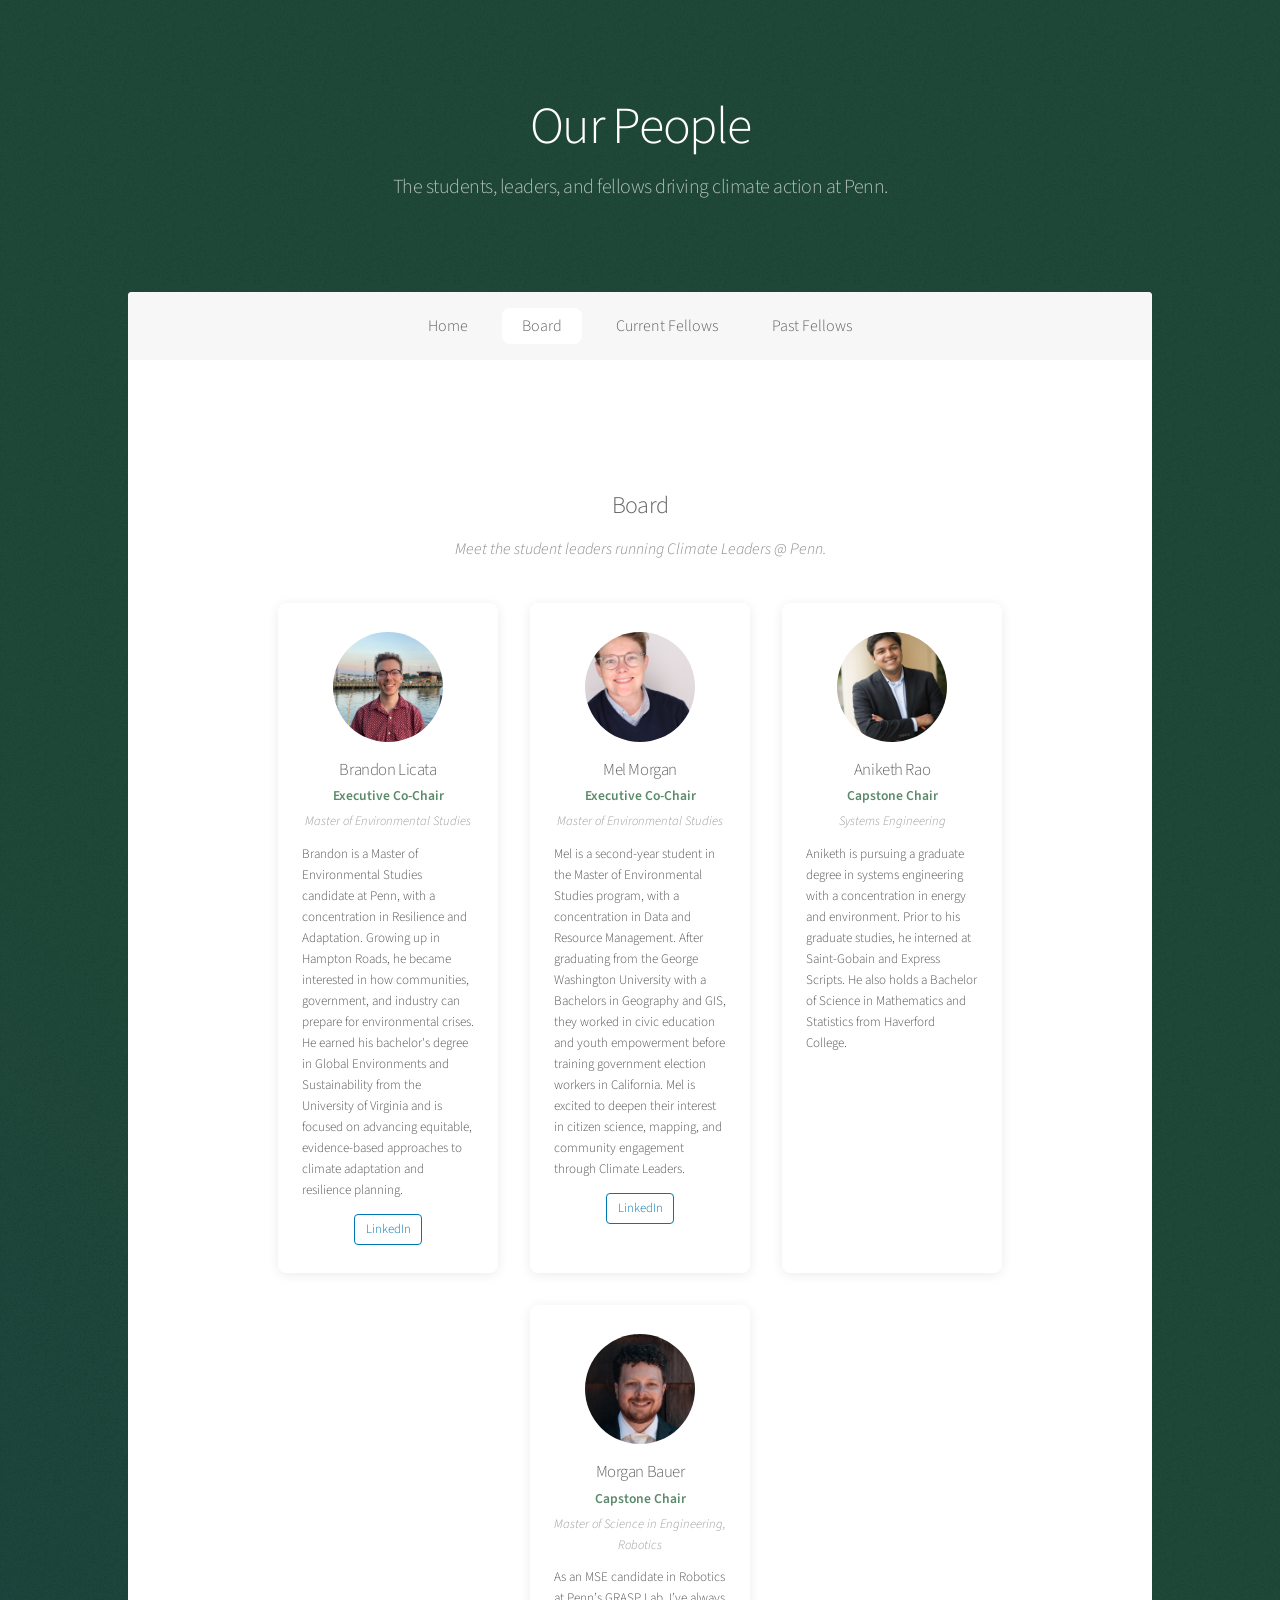
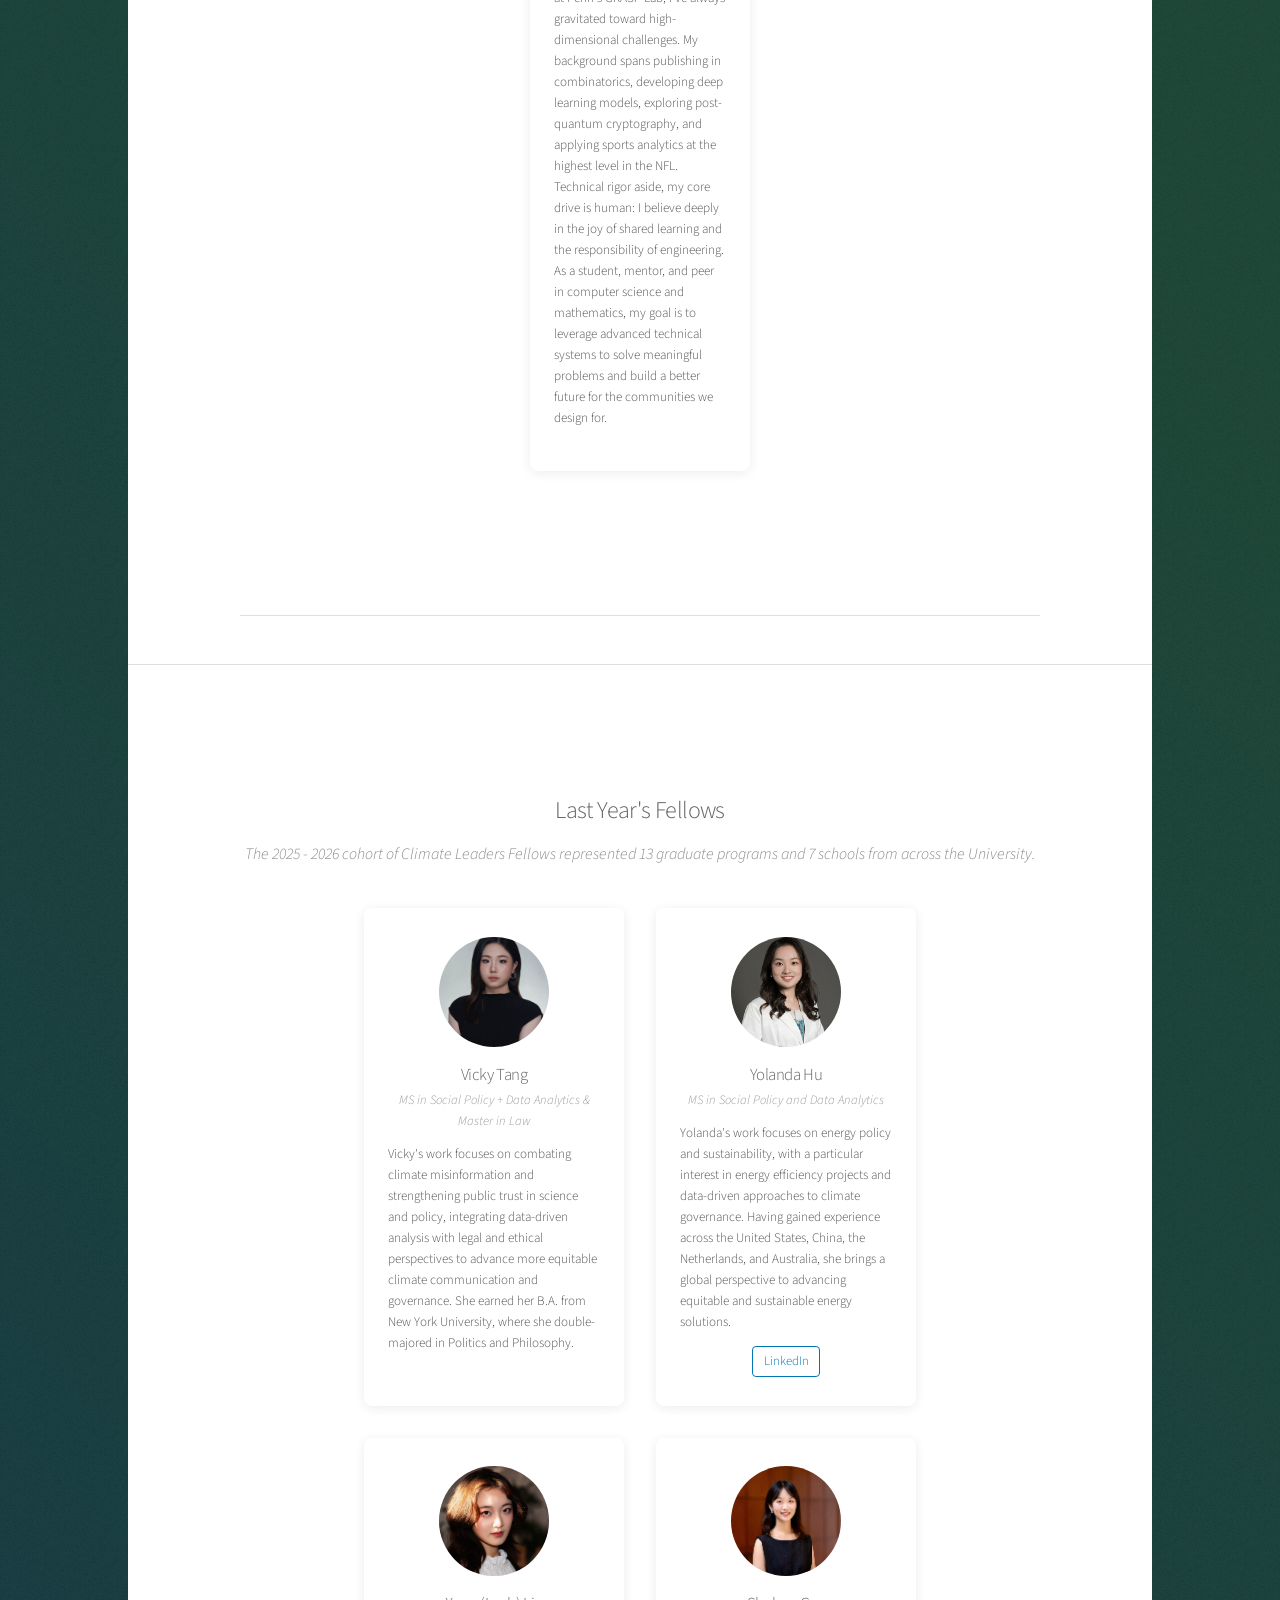
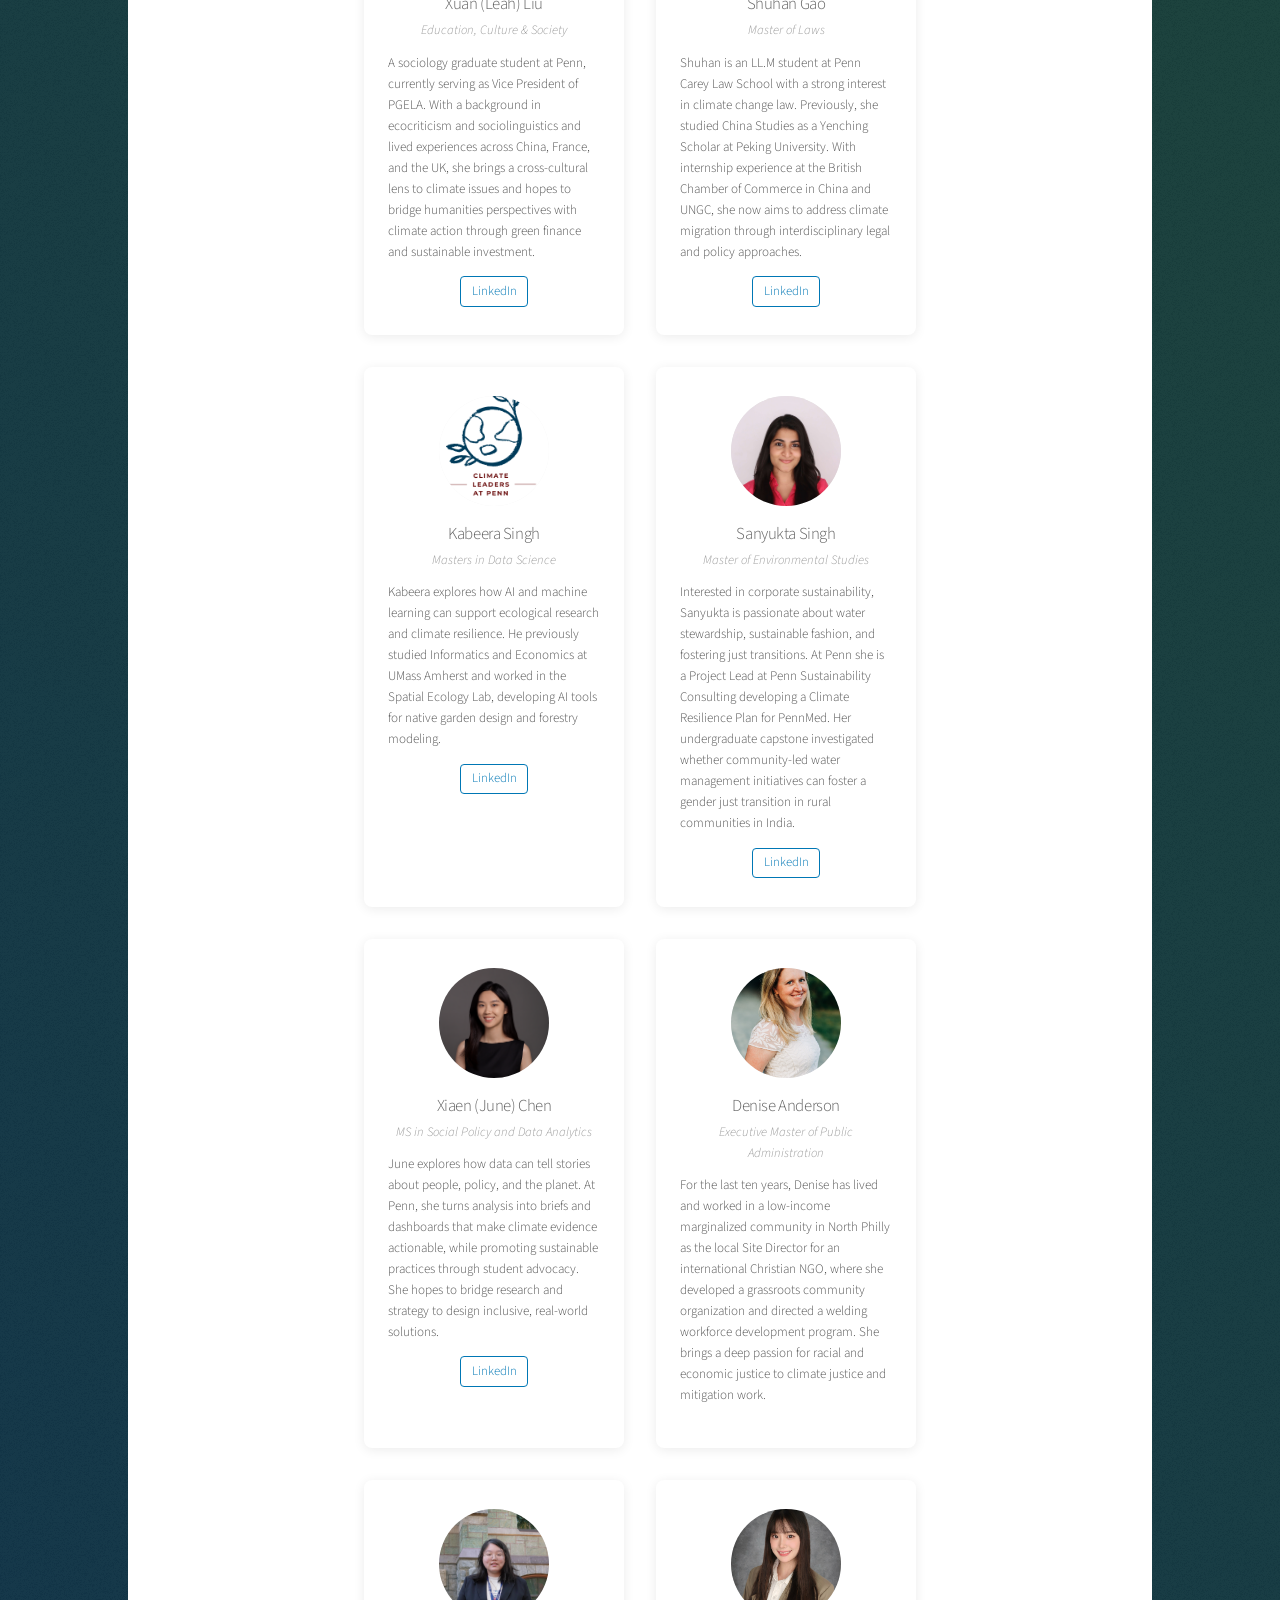
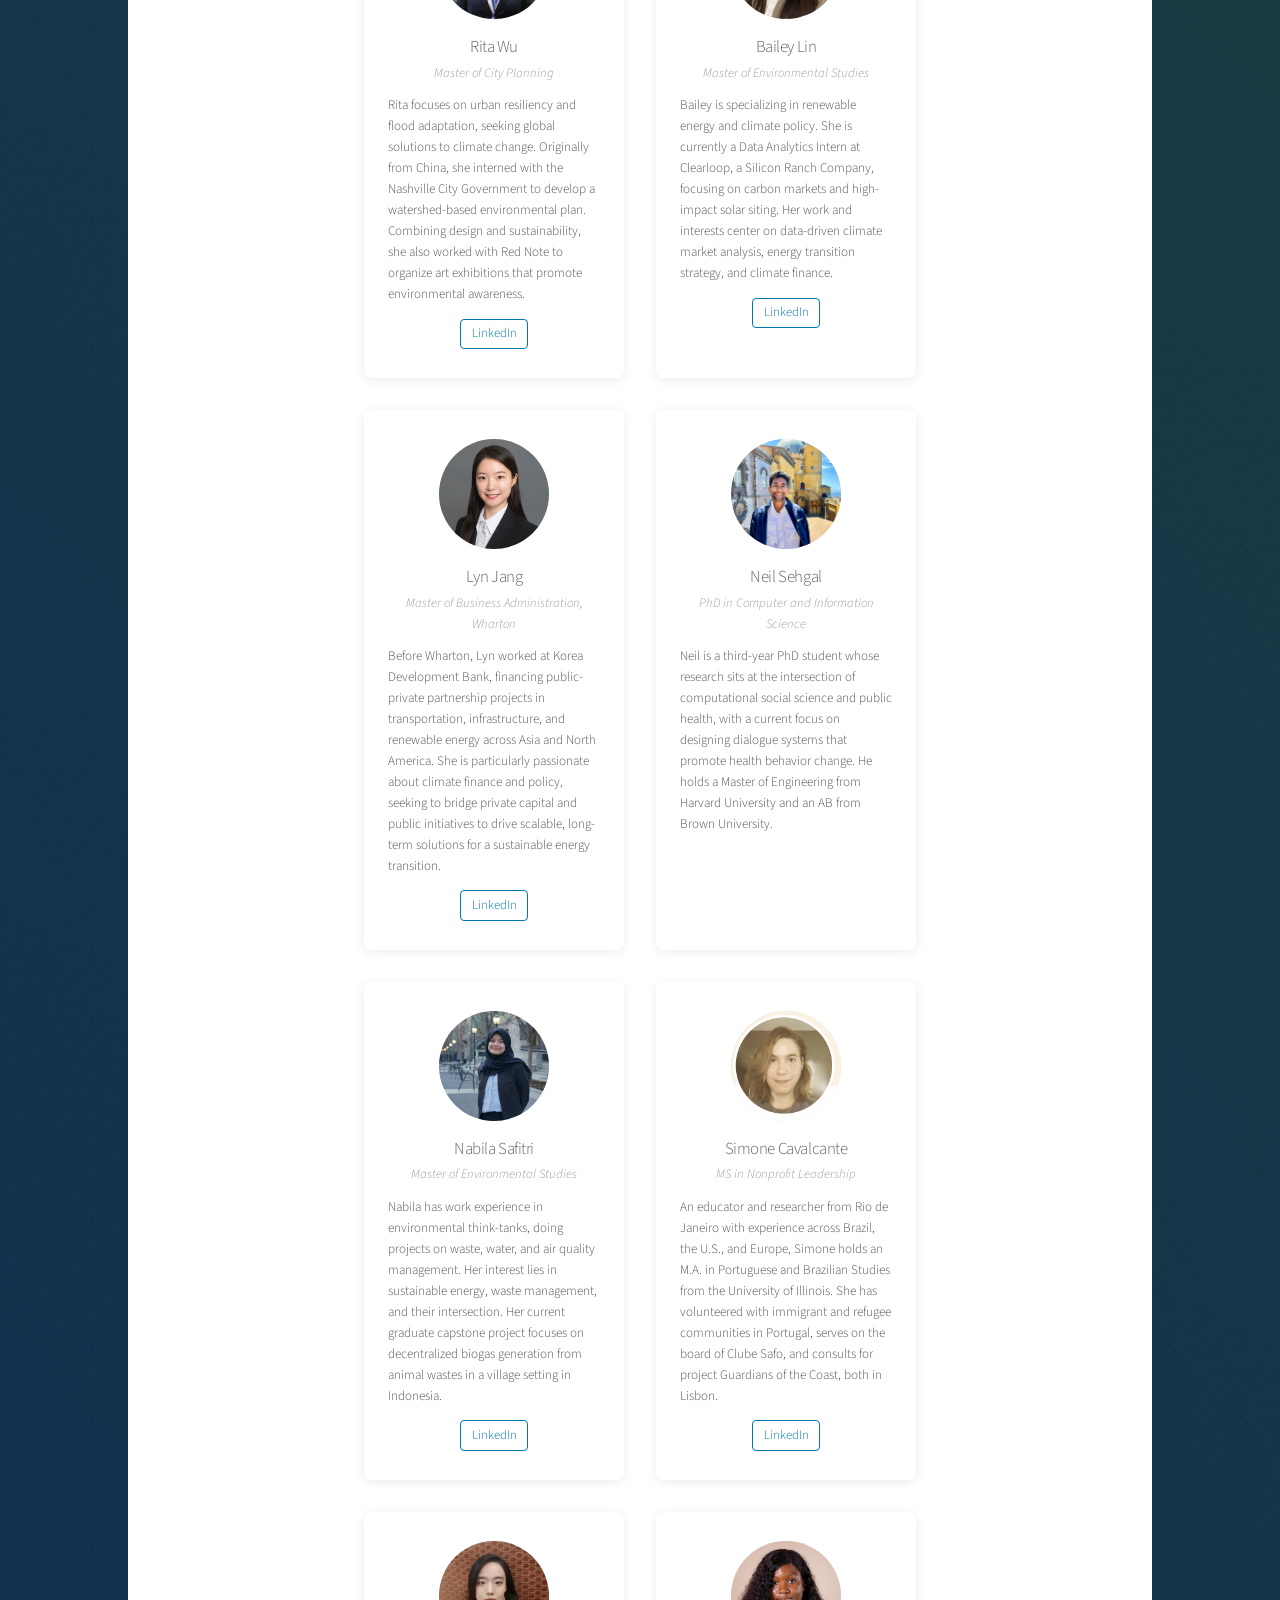
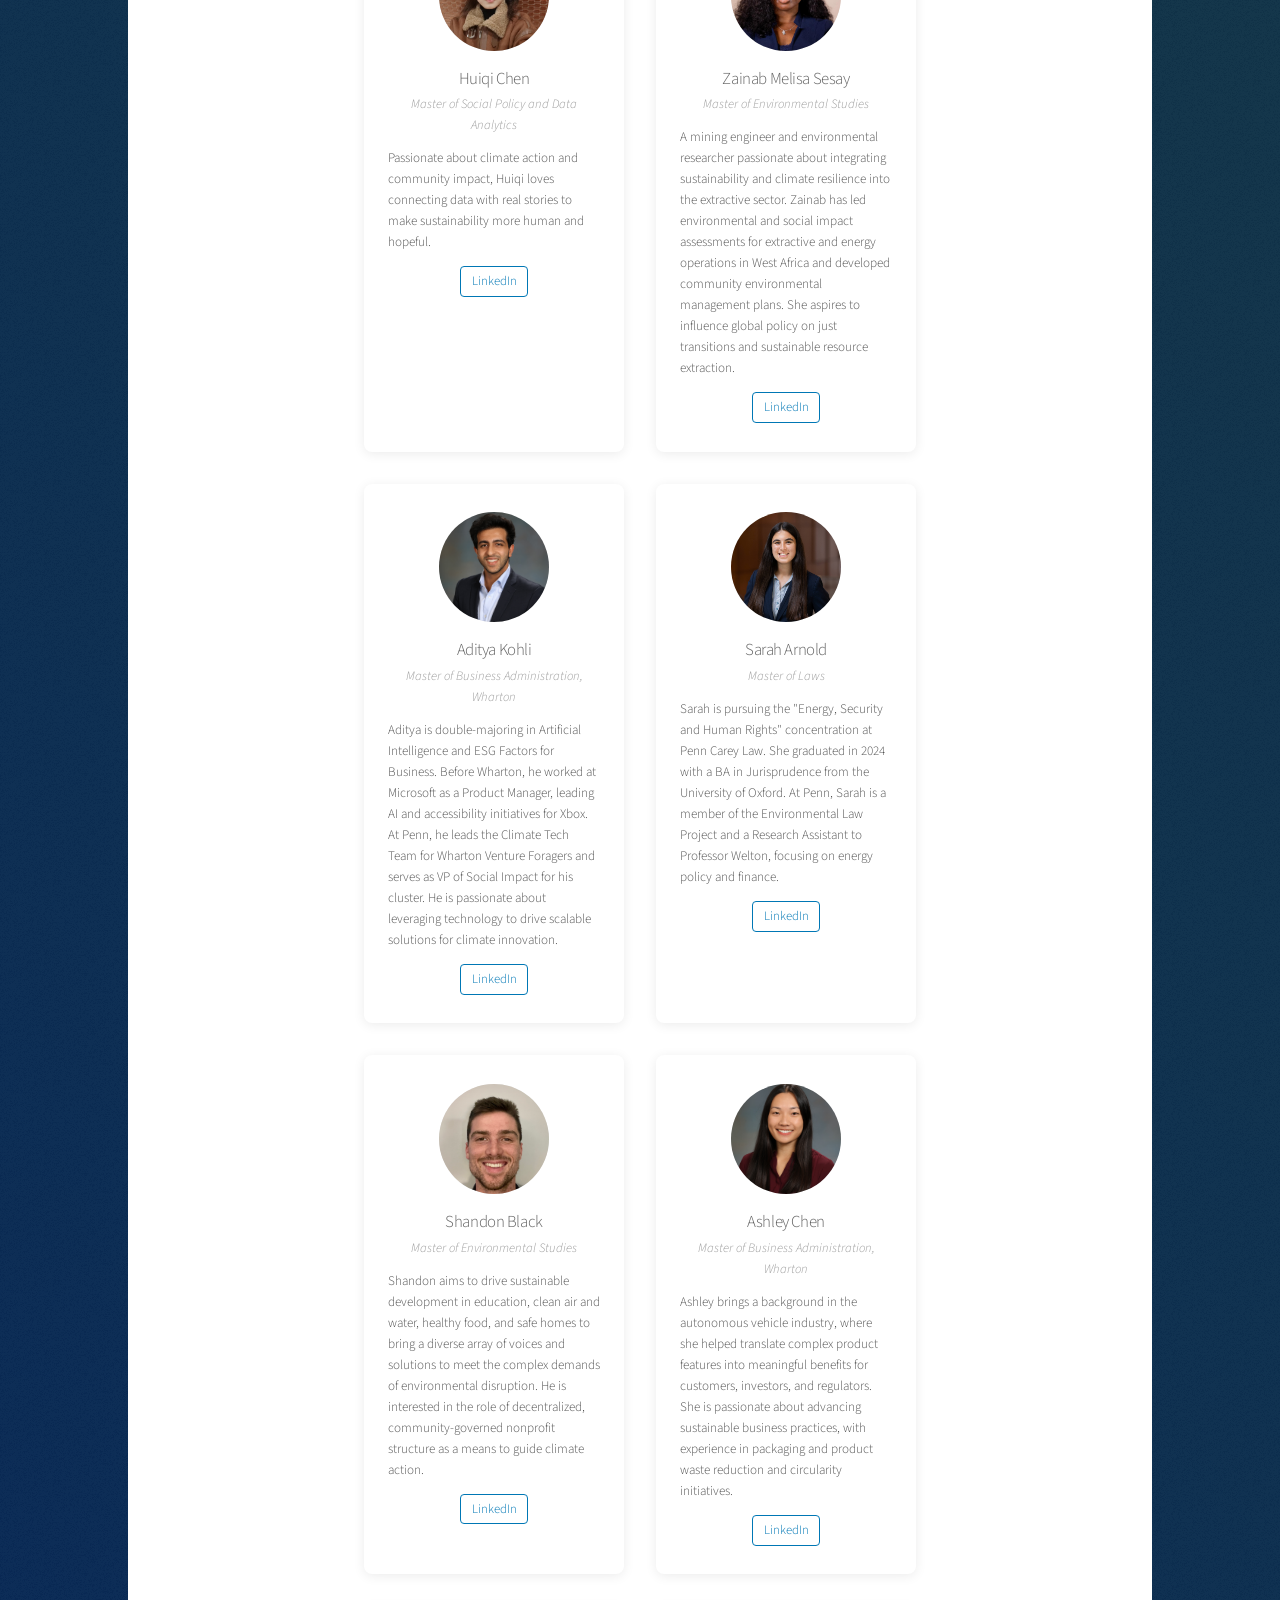
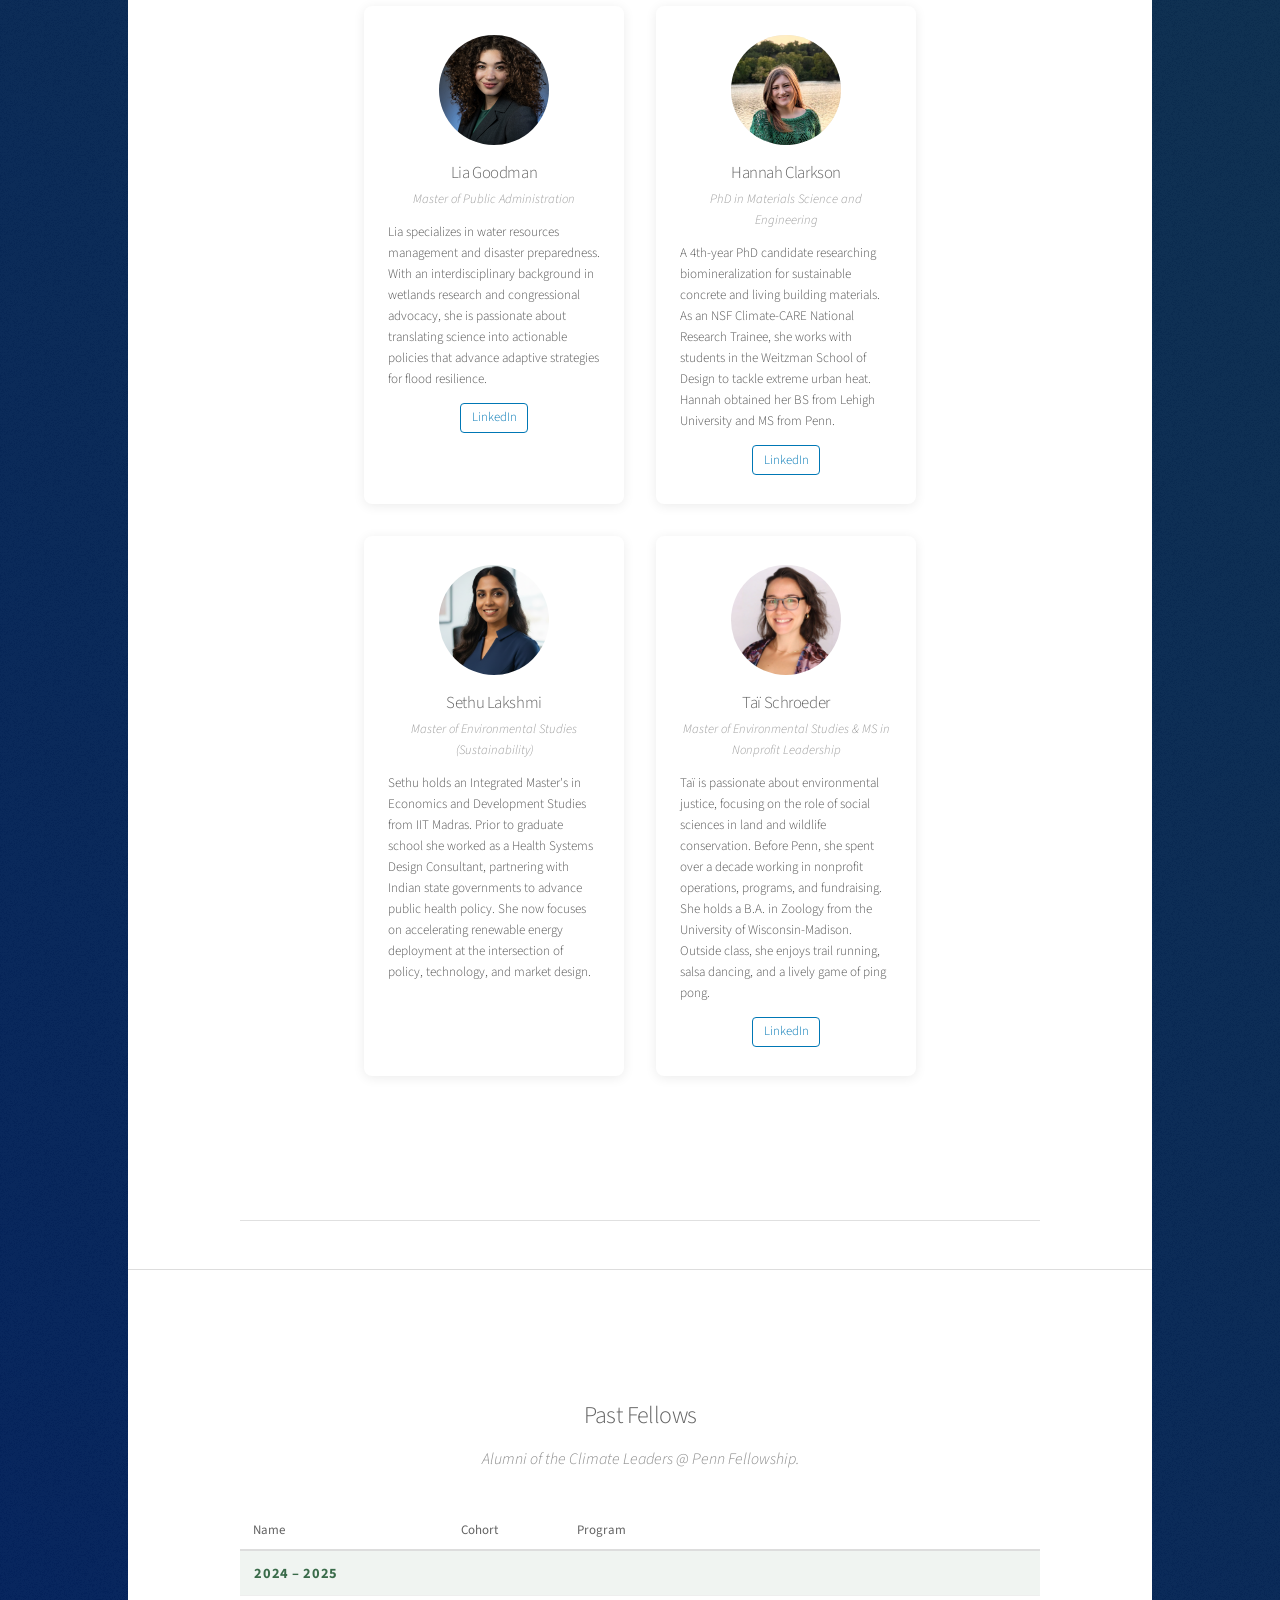
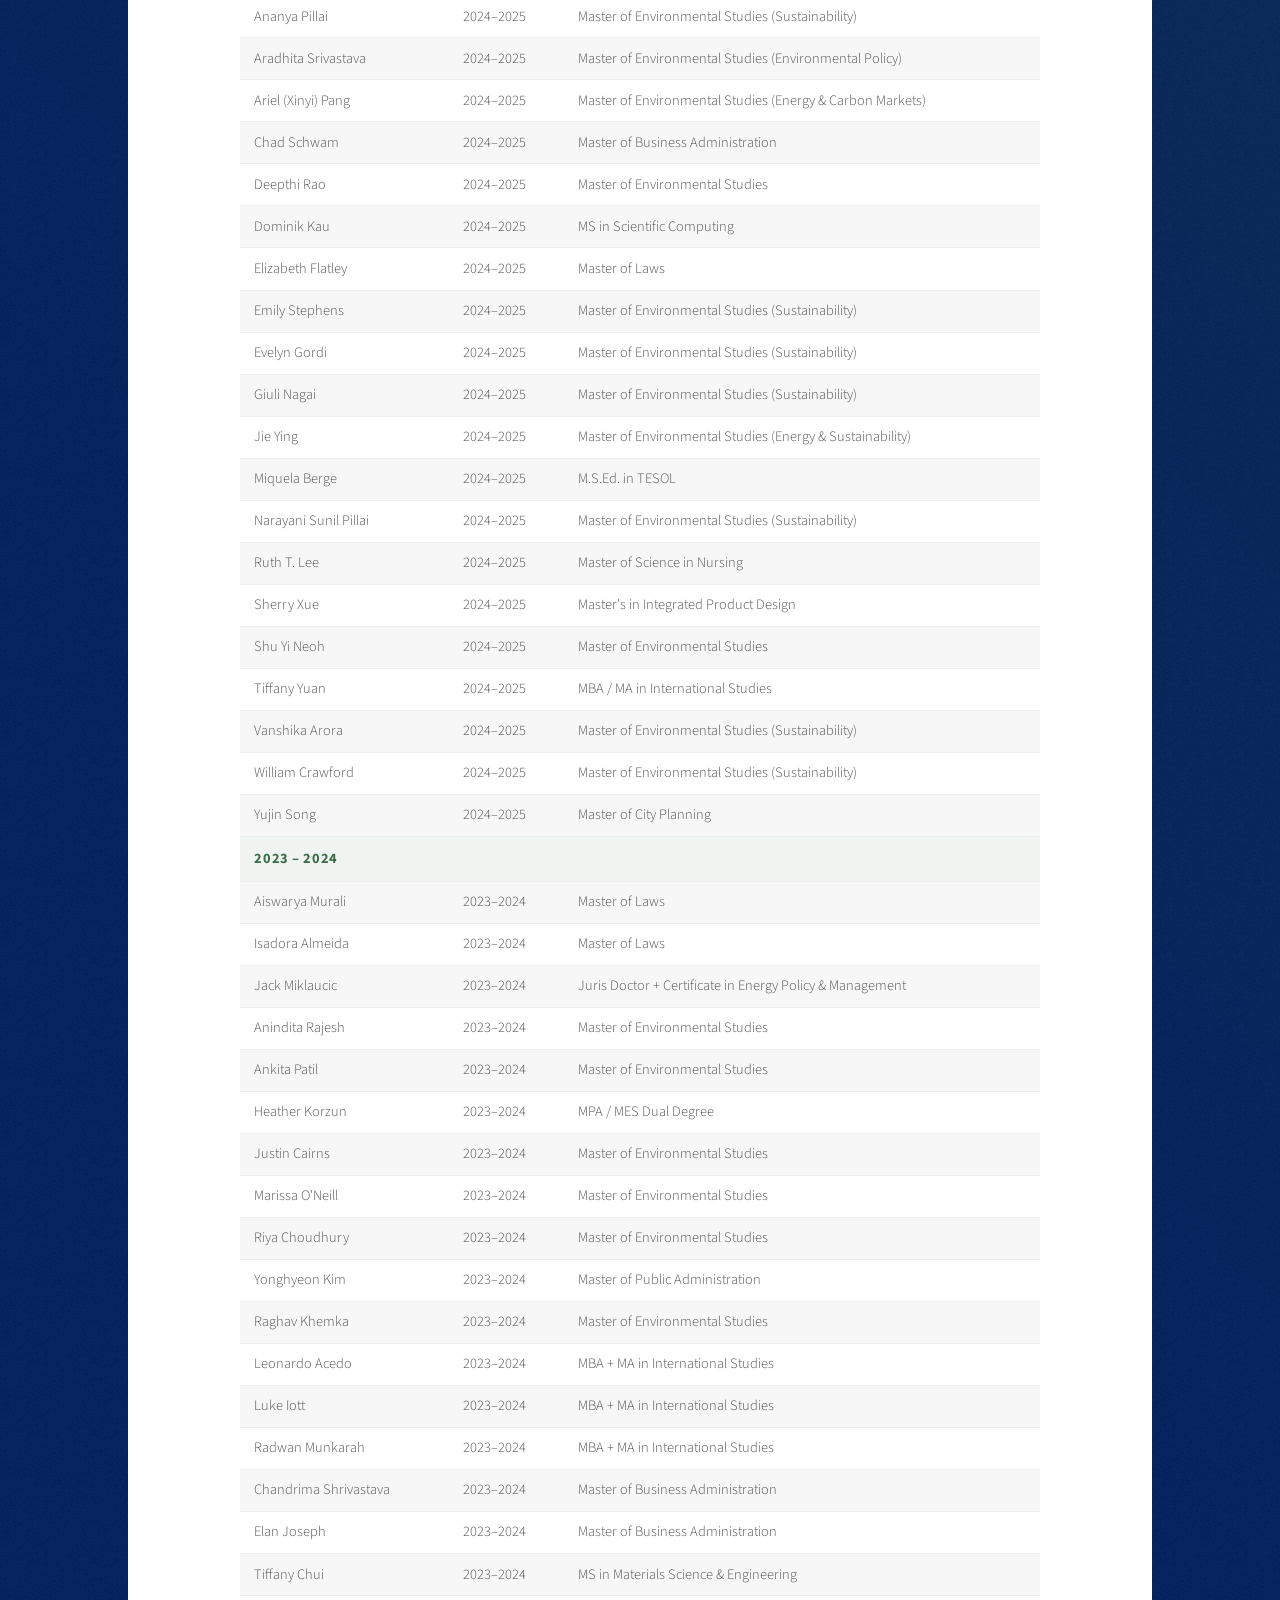
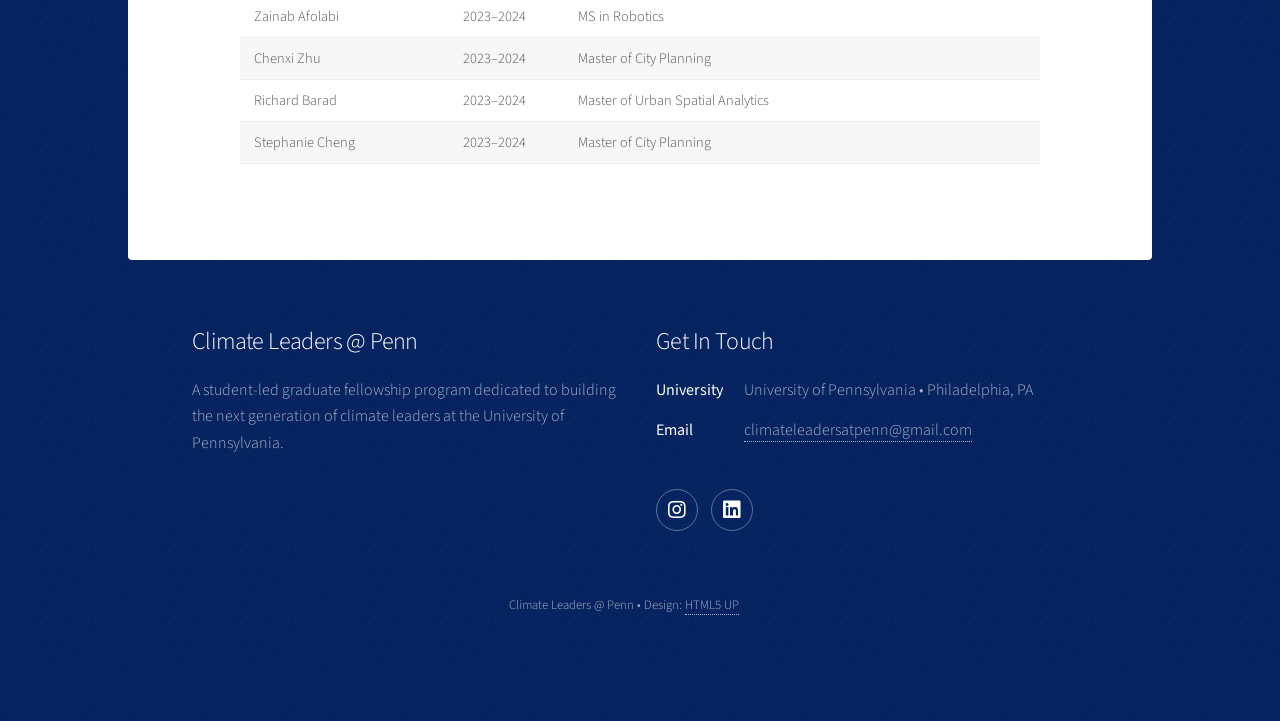
==== people.html @ 2153b748 "Add homepage" ====
<!DOCTYPE HTML>
<html>
	<head>
		<title>People | Climate Leaders @ Penn</title>
		<meta charset="utf-8" />
		<meta name="viewport" content="width=device-width, initial-scale=1, user-scalable=no" />
		<link rel="stylesheet" href="assets/css/main.css" />
		<noscript><link rel="stylesheet" href="assets/css/noscript.css" /></noscript>
		<style>
			/* ================================================
			   PEOPLE PAGE STYLES
			   These styles can be moved to assets/css/main.css
			   ================================================ */

			/* Section headers */
			.people-section {
				padding: 4em 2em;
				max-width: 1200px;
				margin: 0 auto;
			}

			.people-section h2 {
				text-align: center;
				margin-bottom: 0.5em;
			}

			.people-section .section-subtitle {
				text-align: center;
				color: #888;
				margin-bottom: 2.5em;
				font-style: italic;
			}

			/* Card grid */
			.card-grid {
				display: flex;
				flex-wrap: wrap;
				gap: 2em;
				justify-content: center;
				margin: 0 auto;
			}

			/* Individual card */
			.person-card {
				background: #fff;
				border-radius: 8px;
				box-shadow: 0 2px 12px rgba(0,0,0,0.08);
				padding: 1.8em 1.5em;
				width: 260px;
				text-align: center;
				transition: transform 0.2s ease, box-shadow 0.2s ease;
			}

			.person-card:hover {
				transform: translateY(-4px);
				box-shadow: 0 6px 20px rgba(0,0,0,0.12);
			}

			/* Board cards slightly larger */
			.board-card {
				width: 220px;
			}

			/* Photo circle */
			.person-card .photo-wrap {
				width: 110px;
				height: 110px;
				border-radius: 50%;
				overflow: hidden;
				margin: 0 auto 1em;
				background: #e8e8e8;
				display: flex;
				align-items: center;
				justify-content: center;
			}

			.person-card .photo-wrap img {
				width: 100%;
				height: 100%;
				object-fit: cover;
			}

			/* Placeholder icon when no photo */
			.person-card .photo-wrap .placeholder-icon {
				font-size: 2.5em;
				color: #bbb;
			}

			/* Card text */
			.person-card h3 {
				margin: 0 0 0.15em;
				font-size: 1.05em;
			}

			.person-card .role {
				font-size: 0.85em;
				color: #5a8a6a;
				font-weight: 600;
				margin-bottom: 0.25em;
			}

			.person-card .program {
				font-size: 0.8em;
				color: #999;
				margin-bottom: 0.9em;
				font-style: italic;
			}

			.person-card .bio {
				font-size: 0.82em;
				text-align: left;
				line-height: 1.6;
				color: #555;
				margin-bottom: 1em;
			}

			.person-card .linkedin-btn {
				display: inline-block;
				font-size: 0.8em;
				color: #0077b5;
				text-decoration: none;
				border: 1px solid #0077b5;
				border-radius: 4px;
				padding: 0.3em 0.8em;
				transition: background 0.2s, color 0.2s;
			}

			.person-card .linkedin-btn:hover {
				background: #0077b5;
				color: #fff;
			}

			/* Divider between sections */
			.section-divider {
				border: none;
				border-top: 1px solid #e0e0e0;
				margin: 3em auto;
				max-width: 800px;
			}

			/* Past fellows table */
			.past-fellows-table {
				max-width: 800px;
				margin: 0 auto;
				width: 100%;
				border-collapse: collapse;
				font-size: 0.9em;
			}

			.past-fellows-table th {
				text-align: left;
				border-bottom: 2px solid #ddd;
				padding: 0.6em 1em;
				color: #444;
			}

			.past-fellows-table td {
				padding: 0.6em 1em;
				border-bottom: 1px solid #eee;
				color: #555;
			}

			.past-fellows-table tr:hover td {
				background: #f9f9f9;
			}

			/* Responsive */
			@media (max-width: 768px) {
				.person-card, .board-card {
					width: 90%;
					max-width: 320px;
				}
			}
		</style>
	</head>
	<body class="is-preload">

		<!-- Wrapper -->
		<div id="wrapper">

			<!-- Header -->
			<header id="header" class="alt">
				<h1>Our People</h1>
				<p>The students, leaders, and fellows driving climate action at Penn.</p>
			</header>

			<!-- Nav -->
			<nav id="nav">
				<ul>
					<li><a href="index.html">Home</a></li>
					<li><a href="#board" class="active">Board</a></li>
					<li><a href="#fellows">Current Fellows</a></li>
					<li><a href="#past-fellows">Past Fellows</a></li>
				</ul>
			</nav>

			<!-- Main -->
			<div id="main">

				<!-- =====================
				     BOARD SECTION
				     ===================== -->
				<section id="board" class="main">
					<div class="people-section">
						<h2>Board</h2>
						<p class="section-subtitle">Meet the student leaders running Climate Leaders @ Penn.</p>

						<div class="card-grid">

							<!-- =============================
							     BOARD CARD TEMPLATE
							     To add a board member, copy one
							     card block below and update the
							     name, role, program, bio, and
							     LinkedIn URL.
							     ============================= -->

							<!-- Brandon Licata -->
							<div class="person-card board-card">
								<div class="photo-wrap">
									<img src="images/people/Brandon-Licata.jpg" alt="Brandon Licata">
								</div>
								<h3>Brandon Licata</h3>
								<div class="role">Executive Co-Chair</div>
								<div class="program">Master of Environmental Studies</div>
								<p class="bio">Brandon is a Master of Environmental Studies candidate at Penn, with a concentration in Resilience and Adaptation. Growing up in Hampton Roads, he became interested in how communities, government, and industry can prepare for environmental crises. He earned his bachelor's degree in Global Environments and Sustainability from the University of Virginia and is focused on advancing equitable, evidence-based approaches to climate adaptation and resilience planning.</p>
								<a href="https://www.linkedin.com/in/brandon-licata-1a7171161" class="linkedin-btn" target="_blank">LinkedIn</a>
							</div>

                            <!-- Mel Morgan -->
							<div class="person-card board-card">
								<div class="photo-wrap">
									 <img src="images/people/Mel-Morgan.jpg" alt="Mel Morgan">
								</div>
								<h3>Mel Morgan</h3>
								<div class="role">Executive Co-Chair</div>
								<div class="program">Master of Environmental Studies</div>
								<p class="bio">Mel is a second-year student in the Master of Environmental Studies program, with a concentration in Data and Resource Management. After graduating from the George Washington University with a Bachelors in Geography and GIS, they worked in civic education and youth empowerment before training government election workers in California. Mel is excited to deepen their interest in citizen science, mapping, and community engagement through Climate Leaders.</p>
								<a href="https://www.linkedin.com/in/melmorgan1313/" class="linkedin-btn" target="_blank">LinkedIn</a>
							</div>

							<!-- Aniketh Rao -->
							<div class="person-card board-card">
								<div class="photo-wrap">
									<img src="images/people/Aniketh-Rao.jpg" alt="Aniketh Rao">
								</div>
								<h3>Aniketh Rao</h3>
								<div class="role">Capstone Chair</div>
								<div class="program">Systems Engineering</div>
								<p class="bio">Aniketh is pursuing a graduate degree in systems engineering with a concentration in energy and environment. Prior to his graduate studies, he interned at Saint-Gobain and Express Scripts. He also holds a Bachelor of Science in Mathematics and Statistics from Haverford College.</p>
								<!-- No LinkedIn provided -->
							</div>

							<!-- Morgan Bauer -->
							<div class="person-card board-card">
								<div class="photo-wrap">
									<img src="images/people/Morgan-Bauer.jpg" alt="Morgan Bauer">
								</div>
								<h3>Morgan Bauer</h3>
								<div class="role">Capstone Chair</div>
								<!-- TODO: Add program -->
								<div class="program">Master of Science in Engineering, Robotics</div>
								<!-- TODO: Add bio -->
								<p class="bio">As an MSE candidate in Robotics at Penn’s GRASP Lab, I’ve always gravitated toward high-dimensional challenges. My background spans publishing in combinatorics, developing deep learning models, exploring post-quantum cryptography, and applying sports analytics at the highest level in the NFL.
                                Technical rigor aside, my core drive is human: I believe deeply in the joy of shared learning and the responsibility of engineering. As a student, mentor, and peer in computer science and mathematics, my goal is to leverage advanced technical systems to solve meaningful problems and build a better future for the communities we design for.</p>
								<!-- TODO: Add LinkedIn if available -->
							</div>

						</div>
					</div>
				</section>

				<hr class="section-divider">

				<!-- =====================
				     CURRENT FELLOWS
				     ===================== -->
				<section id="fellows" class="main">
					<div class="people-section">
						<h2>Last Year's Fellows</h2>
						<p class="section-subtitle">The 2025 - 2026 cohort of Climate Leaders Fellows represented 13 graduate programs and 7 schools from across the University.</p>

						<div class="card-grid">

							<!-- =============================
							     FELLOW CARD TEMPLATE
							     To add a fellow, copy one card
							     block and update the fields.
							     To remove a fellow, delete the
							     entire card block.
							     ============================= -->

							<!-- Vicky Tang -->
							<div class="person-card">
								<div class="photo-wrap">
									<img src="images/people/Vicky-Tang.jpg" alt="Vicky Tang">
								</div>
								<h3>Vicky Tang</h3>
								<div class="program">MS in Social Policy + Data Analytics & Master in Law</div>
								<p class="bio">Vicky's work focuses on combating climate misinformation and strengthening public trust in science and policy, integrating data-driven analysis with legal and ethical perspectives to advance more equitable climate communication and governance. She earned her B.A. from New York University, where she double-majored in Politics and Philosophy.</p>
								<!-- No LinkedIn provided -->
							</div>

							

							<!-- Yolanda Hu -->
							<div class="person-card">
								<div class="photo-wrap">
									<img src="images/people/Yolanda-Hu.jpg" alt="Yolanda Hu">
								</div>
								<h3>Yolanda Hu</h3>
								<div class="program">MS in Social Policy and Data Analytics</div>
								<p class="bio">Yolanda's work focuses on energy policy and sustainability, with a particular interest in energy efficiency projects and data-driven approaches to climate governance. Having gained experience across the United States, China, the Netherlands, and Australia, she brings a global perspective to advancing equitable and sustainable energy solutions.</p>
								<a href="https://www.linkedin.com/in/chenyue-yolanda-hu/" class="linkedin-btn" target="_blank">LinkedIn</a>
							</div>

							<!-- Xuan Liu -->
							<div class="person-card">
								<div class="photo-wrap">
									<img src="images/people/Xuan-Liu.jpg" alt="Xuan Liu">
								</div>
								<h3>Xuan (Leah) Liu</h3>
								<div class="program">Education, Culture & Society</div>
								<p class="bio">A sociology graduate student at Penn, currently serving as Vice President of PGELA. With a background in ecocriticism and sociolinguistics and lived experiences across China, France, and the UK, she brings a cross-cultural lens to climate issues and hopes to bridge humanities perspectives with climate action through green finance and sustainable investment.</p>
								<a href="https://www.linkedin.com/in/xuan-leah-liu" class="linkedin-btn" target="_blank">LinkedIn</a>
							</div>

							<!-- Shuhan Gao -->
							<div class="person-card">
								<div class="photo-wrap">
									<img src="images/people/Shuhan-Gao.jpg" alt="Shuhan Gao">
								</div>
								<h3>Shuhan Gao</h3>
								<div class="program">Master of Laws</div>
								<p class="bio">Shuhan is an LL.M student at Penn Carey Law School with a strong interest in climate change law. Previously, she studied China Studies as a Yenching Scholar at Peking University. With internship experience at the British Chamber of Commerce in China and UNGC, she now aims to address climate migration through interdisciplinary legal and policy approaches.</p>
								<a href="https://www.linkedin.com/in/shuhan-gao/" class="linkedin-btn" target="_blank">LinkedIn</a>
							</div>

							<!-- Kabeera Singh -->
							<div class="person-card">
                                <div class="photo-wrap" style="background: #f5f5f5; box-sizing: border-box; overflow: hidden;">
                                    <img src="images/logos/Logo_Climate Leaders at Penn (1).png" alt="Climate Leaders @ Penn" style="width: 100%; height: 100%; object-fit: contain; border-radius: 0; transform: scale(2.0);">
                                </div>
                                <h3>Kabeera Singh</h3>
							<div class="program">Masters in Data Science</div>
							<p class="bio">Kabeera explores how AI and machine learning can support ecological research and climate resilience. He previously studied Informatics and Economics at UMass Amherst and worked in the Spatial Ecology Lab, developing AI tools for native garden design and forestry modeling.</p>
							<a href="https://www.linkedin.com/in/kabeera-singh-879918209/" class="linkedin-btn" target="_blank">LinkedIn</a>
    						</div>

							<!-- Sanyukta Singh -->
							<div class="person-card">
								<div class="photo-wrap">
									<img src="images/people/Sanyukta-Singh.jpg" alt="Sanyukta Singh">
								</div>
								<h3>Sanyukta Singh</h3>
								<div class="program">Master of Environmental Studies</div>
								<p class="bio">Interested in corporate sustainability, Sanyukta is passionate about water stewardship, sustainable fashion, and fostering just transitions. At Penn she is a Project Lead at Penn Sustainability Consulting developing a Climate Resilience Plan for PennMed. Her undergraduate capstone investigated whether community-led water management initiatives can foster a gender just transition in rural communities in India.</p>
								<a href="https://www.linkedin.com/in/sanyukta-singh14" class="linkedin-btn" target="_blank">LinkedIn</a>
							</div>

							<!-- Xiaen (June) Chen -->
							<div class="person-card">
								<div class="photo-wrap">
									<img src="images/people/Xiaen-Chen.jpg" alt="Xiaen Chen">
								</div>
								<h3>Xiaen (June) Chen</h3>
								<div class="program">MS in Social Policy and Data Analytics</div>
								<p class="bio">June explores how data can tell stories about people, policy, and the planet. At Penn, she turns analysis into briefs and dashboards that make climate evidence actionable, while promoting sustainable practices through student advocacy. She hopes to bridge research and strategy to design inclusive, real-world solutions.</p>
								<a href="https://www.linkedin.com/in/xiaen-chen-476a12283/" class="linkedin-btn" target="_blank">LinkedIn</a>
							</div>

							<!-- Denise Anderson -->
							<div class="person-card">
								<div class="photo-wrap">
									<img src="images/people/Denise-Anderson.jpg" alt="Denise Anderson">
								</div>
								<h3>Denise Anderson</h3>
								<div class="program">Executive Master of Public Administration</div>
								<p class="bio">For the last ten years, Denise has lived and worked in a low-income marginalized community in North Philly as the local Site Director for an international Christian NGO, where she developed a grassroots community organization and directed a welding workforce development program. She brings a deep passion for racial and economic justice to climate justice and mitigation work.</p>
								<!-- No LinkedIn provided -->
							</div>

							<!-- Rita Wu -->
							<div class="person-card">
								<div class="photo-wrap">
									<img src="images/people/Rita-Wu.jpg" alt="Rita Wu">
								</div>
								<h3>Rita Wu</h3>
								<div class="program">Master of City Planning</div>
								<p class="bio">Rita focuses on urban resiliency and flood adaptation, seeking global solutions to climate change. Originally from China, she interned with the Nashville City Government to develop a watershed-based environmental plan. Combining design and sustainability, she also worked with Red Note to organize art exhibitions that promote environmental awareness.</p>
								<a href="https://www.linkedin.com/in/sirui-rita-wu-8976a1261/" class="linkedin-btn" target="_blank">LinkedIn</a>
							</div>

							<!-- Bailey Lin -->
							<div class="person-card">
								<div class="photo-wrap">
									<img src="images/people/Xinying-Lin.jpg" alt="Bailey Lin">
								</div>
								<h3>Bailey Lin</h3>
								<div class="program">Master of Environmental Studies</div>
								<p class="bio">Bailey is specializing in renewable energy and climate policy. She is currently a Data Analytics Intern at Clearloop, a Silicon Ranch Company, focusing on carbon markets and high-impact solar siting. Her work and interests center on data-driven climate market analysis, energy transition strategy, and climate finance.</p>
								<a href="https://www.linkedin.com/in/baileylin/" class="linkedin-btn" target="_blank">LinkedIn</a>
							</div>

							<!-- Lyn Jang -->
							<div class="person-card">
								<div class="photo-wrap">
									<img src="images/people/Lyn-Jang.jpg" alt="Lyn Jang">
								</div>
								<h3>Lyn Jang</h3>
								<div class="program">Master of Business Administration, Wharton</div>
								<p class="bio">Before Wharton, Lyn worked at Korea Development Bank, financing public-private partnership projects in transportation, infrastructure, and renewable energy across Asia and North America. She is particularly passionate about climate finance and policy, seeking to bridge private capital and public initiatives to drive scalable, long-term solutions for a sustainable energy transition.</p>
								<a href="https://www.linkedin.com/in/lyn-jang-9a34a9142/" class="linkedin-btn" target="_blank">LinkedIn</a>
							</div>

							<!-- Neil Sehgal -->
							<div class="person-card">
								<div class="photo-wrap">
									<img src="images/people/Neil-Sehgal.jpg" alt="Neil Sehgal">
								</div>
								<h3>Neil Sehgal</h3>
								<div class="program">PhD in Computer and Information Science</div>
								<p class="bio">Neil is a third-year PhD student whose research sits at the intersection of computational social science and public health, with a current focus on designing dialogue systems that promote health behavior change. He holds a Master of Engineering from Harvard University and an AB from Brown University.</p>
								<!-- No LinkedIn provided -->
							</div>

							<!-- Nabila Safitri -->
							<div class="person-card">
								<div class="photo-wrap">
									<img src="images/people/Nabila-Safitri.jpg" alt="Nabila Safitri">
								</div>
								<h3>Nabila Safitri</h3>
								<div class="program">Master of Environmental Studies</div>
								<p class="bio">Nabila has work experience in environmental think-tanks, doing projects on waste, water, and air quality management. Her interest lies in sustainable energy, waste management, and their intersection. Her current graduate capstone project focuses on decentralized biogas generation from animal wastes in a village setting in Indonesia.</p>
								<a href="https://www.linkedin.com/in/nabila-safitri13/" class="linkedin-btn" target="_blank">LinkedIn</a>
							</div>

							<!-- Simone Cavalcante -->
							<div class="person-card">
								<div class="photo-wrap">
									<img src="images/people/Simone-Cavalcante.jpg" alt="Simone Cavalcante">
								</div>
								<h3>Simone Cavalcante</h3>
								<div class="program">MS in Nonprofit Leadership</div>
								<p class="bio">An educator and researcher from Rio de Janeiro with experience across Brazil, the U.S., and Europe, Simone holds an M.A. in Portuguese and Brazilian Studies from the University of Illinois. She has volunteered with immigrant and refugee communities in Portugal, serves on the board of Clube Safo, and consults for project Guardians of the Coast, both in Lisbon.</p>
								<a href="https://www.linkedin.com/in/simone-cavalcante-8328b6198" class="linkedin-btn" target="_blank">LinkedIn</a>
							</div>

							<!-- Huiqi Chen -->
							<div class="person-card">
								<div class="photo-wrap">
									<img src="images/people/Huiqi-Chen.jpg" alt="Huiqi Chen">
								</div>
								<h3>Huiqi Chen</h3>
								<div class="program">Master of Social Policy and Data Analytics</div>
								<p class="bio">Passionate about climate action and community impact, Huiqi loves connecting data with real stories to make sustainability more human and hopeful.</p>
								<a href="https://www.linkedin.com/in/huiqi-chen-7a5bb024a" class="linkedin-btn" target="_blank">LinkedIn</a>
							</div>

							<!-- Zainab Sesay -->
							<div class="person-card">
								<div class="photo-wrap">
									<img src="images/people/Zainab-Sesay.jpg" alt="Zainab Sesay">
								</div>
								<h3>Zainab Melisa Sesay</h3>
								<div class="program">Master of Environmental Studies</div>
								<p class="bio">A mining engineer and environmental researcher passionate about integrating sustainability and climate resilience into the extractive sector. Zainab has led environmental and social impact assessments for extractive and energy operations in West Africa and developed community environmental management plans. She aspires to influence global policy on just transitions and sustainable resource extraction.</p>
								<a href="https://www.linkedin.com/in/zainab-melisa-sesay-gmslie-a4095825a" class="linkedin-btn" target="_blank">LinkedIn</a>
							</div>

							<!-- Aditya Kohli -->
							<div class="person-card">
								<div class="photo-wrap">
									<img src="images/people/Aditya-Kohli.jpg" alt="Aditya Kohli">
								</div>
								<h3>Aditya Kohli</h3>
								<div class="program">Master of Business Administration, Wharton</div>
								<p class="bio">Aditya is double-majoring in Artificial Intelligence and ESG Factors for Business. Before Wharton, he worked at Microsoft as a Product Manager, leading AI and accessibility initiatives for Xbox. At Penn, he leads the Climate Tech Team for Wharton Venture Foragers and serves as VP of Social Impact for his cluster. He is passionate about leveraging technology to drive scalable solutions for climate innovation.</p>
								<a href="https://www.linkedin.com/in/aditya-kohli-64a918137/" class="linkedin-btn" target="_blank">LinkedIn</a>
							</div>

							<!-- Sarah Arnold -->
							<div class="person-card">
								<div class="photo-wrap">
									<img src="images/people/Sarah-Arnold.jpg" alt="Sarah Arnold">
								</div>
								<h3>Sarah Arnold</h3>
								<div class="program">Master of Laws</div>
								<p class="bio">Sarah is pursuing the "Energy, Security and Human Rights" concentration at Penn Carey Law. She graduated in 2024 with a BA in Jurisprudence from the University of Oxford. At Penn, Sarah is a member of the Environmental Law Project and a Research Assistant to Professor Welton, focusing on energy policy and finance.</p>
								<a href="https://www.linkedin.com/in/saraharnold032" class="linkedin-btn" target="_blank">LinkedIn</a>
							</div>

							<!-- Shandon Black -->
							<div class="person-card">
								<div class="photo-wrap">
									<img src="images/people/Shandon-Black.jpg" alt="Shandon Black">
								</div>
								<h3>Shandon Black</h3>
								<div class="program">Master of Environmental Studies</div>
								<p class="bio">Shandon aims to drive sustainable development in education, clean air and water, healthy food, and safe homes to bring a diverse array of voices and solutions to meet the complex demands of environmental disruption. He is interested in the role of decentralized, community-governed nonprofit structure as a means to guide climate action.</p>
								<a href="https://www.linkedin.com/in/shandon-black" class="linkedin-btn" target="_blank">LinkedIn</a>
							</div>

							<!-- Ashley Chen -->
							<div class="person-card">
								<div class="photo-wrap">
									<img src="images/people/Ashley-Chen.jpg" alt="Ashley Chen">
								</div>
								<h3>Ashley Chen</h3>
								<div class="program">Master of Business Administration, Wharton</div>
								<p class="bio">Ashley brings a background in the autonomous vehicle industry, where she helped translate complex product features into meaningful benefits for customers, investors, and regulators. She is passionate about advancing sustainable business practices, with experience in packaging and product waste reduction and circularity initiatives.</p>
								<a href="https://www.linkedin.com/in/chenash/" class="linkedin-btn" target="_blank">LinkedIn</a>
							</div>

							<!-- Lia Goodman -->
							<div class="person-card">
								<div class="photo-wrap">
									<img src="images/people/Lia-Goodman.jpg" alt="Lia Goodman">
								</div>
								<h3>Lia Goodman</h3>
								<div class="program">Master of Public Administration</div>
								<p class="bio">Lia specializes in water resources management and disaster preparedness. With an interdisciplinary background in wetlands research and congressional advocacy, she is passionate about translating science into actionable policies that advance adaptive strategies for flood resilience.</p>
								<a href="https://www.linkedin.com/in/liagoodman/" class="linkedin-btn" target="_blank">LinkedIn</a>
							</div>

							<!-- Hannah Clarkson -->
							<div class="person-card">
								<div class="photo-wrap">
									<img src="images/people/Hannah-Clarkson.jpg" alt="Hannah Clarkson">
								</div>
								<h3>Hannah Clarkson</h3>
								<div class="program">PhD in Materials Science and Engineering</div>
								<p class="bio">A 4th-year PhD candidate researching biomineralization for sustainable concrete and living building materials. As an NSF Climate-CARE National Research Trainee, she works with students in the Weitzman School of Design to tackle extreme urban heat. Hannah obtained her BS from Lehigh University and MS from Penn.</p>
								<a href="https://www.linkedin.com/in/hannah-clarkson-75a54818b/" class="linkedin-btn" target="_blank">LinkedIn</a>
							</div>

							<!-- Sethu Lakshmi -->
							<div class="person-card">
								<div class="photo-wrap">
									<img src="images/people/Sethu-Lakshmi.jpg" alt="Sethu Lakshmi">
								</div>
								<h3>Sethu Lakshmi</h3>
								<div class="program">Master of Environmental Studies (Sustainability)</div>
								<p class="bio">Sethu holds an Integrated Master's in Economics and Development Studies from IIT Madras. Prior to graduate school she worked as a Health Systems Design Consultant, partnering with Indian state governments to advance public health policy. She now focuses on accelerating renewable energy deployment at the intersection of policy, technology, and market design.</p>
								<!-- No LinkedIn provided -->
							</div>
<!-- Taï Schroeder -->
							<div class="person-card">
								<div class="photo-wrap">
									<img src="images/people/Tai-Schroeder.jpg" alt="Taï Schroeder">
								</div>
								<h3>Taï Schroeder</h3>
								<div class="program">Master of Environmental Studies & MS in Nonprofit Leadership</div>
								<p class="bio">Taï is passionate about environmental justice, focusing on the role of social sciences in land and wildlife conservation. Before Penn, she spent over a decade working in nonprofit operations, programs, and fundraising. She holds a B.A. in Zoology from the University of Wisconsin-Madison. Outside class, she enjoys trail running, salsa dancing, and a lively game of ping pong.</p>
								<a href="https://www.linkedin.com/in/taischroeder/" class="linkedin-btn" target="_blank">LinkedIn</a>
							</div>
						</div>
					</div>
				</section>

				<hr class="section-divider">

				<!-- =====================
     PAST FELLOWS
     ===================== -->
<section id="past-fellows" class="main">
    <div class="people-section">
        <h2>Past Fellows</h2>
        <p class="section-subtitle">Alumni of the Climate Leaders @ Penn Fellowship.</p>

        <table class="past-fellows-table">
            <thead>
                <tr>
                    <th>Name</th>
                    <th>Cohort</th>
                    <th>Program</th>
                </tr>
            </thead>
            <tbody>

                <!-- =====================
                     2024 – 2025 COHORT
                     ===================== -->
                <tr>
                    <td colspan="3" style="background:#f0f4f1; font-weight:700; color:#3a6b4a; font-style:normal; letter-spacing:0.04em; padding: 0.7em 1em;">
                        2024 – 2025
                    </td>
                </tr>
                <tr>
                    <td>Ananya Pillai</td>
                    <td>2024–2025</td>
                    <td>Master of Environmental Studies (Sustainability)</td>
                </tr>
                <tr>
                    <td>Aradhita Srivastava</td>
                    <td>2024–2025</td>
                    <td>Master of Environmental Studies (Environmental Policy)</td>
                </tr>
                <tr>
                    <td>Ariel (Xinyi) Pang</td>
                    <td>2024–2025</td>
                    <td>Master of Environmental Studies (Energy &amp; Carbon Markets)</td>
                </tr>
                <tr>
                    <td>Chad Schwam</td>
                    <td>2024–2025</td>
                    <td>Master of Business Administration</td>
                </tr>
                <tr>
                    <td>Deepthi Rao</td>
                    <td>2024–2025</td>
                    <td>Master of Environmental Studies</td>
                </tr>
                <tr>
                    <td>Dominik Kau</td>
                    <td>2024–2025</td>
                    <td>MS in Scientific Computing</td>
                </tr>
                <tr>
                    <td>Elizabeth Flatley</td>
                    <td>2024–2025</td>
                    <td>Master of Laws</td>
                </tr>
                <tr>
                    <td>Emily Stephens</td>
                    <td>2024–2025</td>
                    <td>Master of Environmental Studies (Sustainability)</td>
                </tr>
                <tr>
                    <td>Evelyn Gordi</td>
                    <td>2024–2025</td>
                    <td>Master of Environmental Studies (Sustainability)</td>
                </tr>
                <tr>
                    <td>Giuli Nagai</td>
                    <td>2024–2025</td>
                    <td>Master of Environmental Studies (Sustainability)</td>
                </tr>
                <tr>
                    <td>Jie Ying</td>
                    <td>2024–2025</td>
                    <td>Master of Environmental Studies (Energy &amp; Sustainability)</td>
                </tr>
                <tr>
                    <td>Miquela Berge</td>
                    <td>2024–2025</td>
                    <td>M.S.Ed. in TESOL</td>
                </tr>
                <tr>
                    <td>Narayani Sunil Pillai</td>
                    <td>2024–2025</td>
                    <td>Master of Environmental Studies (Sustainability)</td>
                </tr>
                <tr>
                    <td>Ruth T. Lee</td>
                    <td>2024–2025</td>
                    <td>Master of Science in Nursing</td>
                </tr>
                <tr>
                    <td>Sherry Xue</td>
                    <td>2024–2025</td>
                    <td>Master's in Integrated Product Design</td>
                </tr>
                <tr>
                    <td>Shu Yi Neoh</td>
                    <td>2024–2025</td>
                    <td>Master of Environmental Studies</td>
                </tr>
                <tr>
                    <td>Tiffany Yuan</td>
                    <td>2024–2025</td>
                    <td>MBA / MA in International Studies</td>
                </tr>
                <tr>
                    <td>Vanshika Arora</td>
                    <td>2024–2025</td>
                    <td>Master of Environmental Studies (Sustainability)</td>
                </tr>
                <tr>
                    <td>William Crawford</td>
                    <td>2024–2025</td>
                    <td>Master of Environmental Studies (Sustainability)</td>
                </tr>
                <tr>
                    <td>Yujin Song</td>
                    <td>2024–2025</td>
                    <td>Master of City Planning</td>
                </tr>

                <!-- =====================
                     2023 – 2024 COHORT
                     ===================== -->
                <tr>
                    <td colspan="3" style="background:#f0f4f1; font-weight:700; color:#3a6b4a; font-style:normal; letter-spacing:0.04em; padding: 0.7em 1em;">
                        2023 – 2024
                    </td>
                </tr>
                <tr>
                    <td>Aiswarya Murali</td>
                    <td>2023–2024</td>
                    <td>Master of Laws</td>
                </tr>
                <tr>
                    <td>Isadora Almeida</td>
                    <td>2023–2024</td>
                    <td>Master of Laws</td>
                </tr>
                <tr>
                    <td>Jack Miklaucic</td>
                    <td>2023–2024</td>
                    <td>Juris Doctor + Certificate in Energy Policy &amp; Management</td>
                </tr>
                <tr>
                    <td>Anindita Rajesh</td>
                    <td>2023–2024</td>
                    <td>Master of Environmental Studies</td>
                </tr>
                <tr>
                    <td>Ankita Patil</td>
                    <td>2023–2024</td>
                    <td>Master of Environmental Studies</td>
                </tr>
                <tr>
                    <td>Heather Korzun</td>
                    <td>2023–2024</td>
                    <td>MPA / MES Dual Degree</td>
                </tr>
                <tr>
                    <td>Justin Cairns</td>
                    <td>2023–2024</td>
                    <td>Master of Environmental Studies</td>
                </tr>
                <tr>
                    <td>Marissa O'Neill</td>
                    <td>2023–2024</td>
                    <td>Master of Environmental Studies</td>
                </tr>
                <tr>
                    <td>Riya Choudhury</td>
                    <td>2023–2024</td>
                    <td>Master of Environmental Studies</td>
                </tr>
                <tr>
                    <td>Yonghyeon Kim</td>
                    <td>2023–2024</td>
                    <td>Master of Public Administration</td>
                </tr>
                <tr>
                    <td>Raghav Khemka</td>
                    <td>2023–2024</td>
                    <td>Master of Environmental Studies</td>
                </tr>
                <tr>
                    <td>Leonardo Acedo</td>
                    <td>2023–2024</td>
                    <td>MBA + MA in International Studies</td>
                </tr>
                <tr>
                    <td>Luke Iott</td>
                    <td>2023–2024</td>
                    <td>MBA + MA in International Studies</td>
                </tr>
                <tr>
                    <td>Radwan Munkarah</td>
                    <td>2023–2024</td>
                    <td>MBA + MA in International Studies</td>
                </tr>
                <tr>
                    <td>Chandrima Shrivastava</td>
                    <td>2023–2024</td>
                    <td>Master of Business Administration</td>
                </tr>
                <tr>
                    <td>Elan Joseph</td>
                    <td>2023–2024</td>
                    <td>Master of Business Administration</td>
                </tr>
                <tr>
                    <td>Tiffany Chui</td>
                    <td>2023–2024</td>
                    <td>MS in Materials Science &amp; Engineering</td>
                </tr>
                <tr>
                    <td>Zainab Afolabi</td>
                    <td>2023–2024</td>
                    <td>MS in Robotics</td>
                </tr>
                <tr>
                    <td>Chenxi Zhu</td>
                    <td>2023–2024</td>
                    <td>Master of City Planning</td>
                </tr>
                <tr>
                    <td>Richard Barad</td>
                    <td>2023–2024</td>
                    <td>Master of Urban Spatial Analytics</td>
                </tr>
                <tr>
                    <td>Stephanie Cheng</td>
                    <td>2023–2024</td>
                    <td>Master of City Planning</td>
                </tr>

            </tbody>
        </table>

    </div>
</section>

			</div>

			<!-- Footer -->
			<footer id="footer">
				<section>
					<h2>Climate Leaders @ Penn</h2>
					<p>A student-led graduate fellowship program dedicated to building 
					the next generation of climate leaders at the University of Pennsylvania.</p>
				</section>
				<section>
					<h2>Get In Touch</h2>
					<dl class="alt">
						<dt>University</dt>
						<dd>University of Pennsylvania &bull; Philadelphia, PA</dd>
						<dt>Email</dt>
						<dd><a href="mailto:climateleadersatpenn@gmail.com">climateleadersatpenn@gmail.com</a></dd>
					</dl>
					<ul class="icons">
						<li><a href="https://www.instagram.com/climateleadersatpenn/" class="icon brands fa-instagram alt"><span class="label">Instagram</span></a></li>
                        <li><a href="https://www.linkedin.com/company/climate-leaders-penn/" class="icon brands fa-linkedin alt"><span class="label">LinkedIn</span></a></li>
					</ul>
				</section>
				<p class="copyright">Climate Leaders @ Penn &bull; Design: <a href="https://html5up.net">HTML5 UP</a></p>
			</footer>

		</div>

		<!-- Scripts -->
		<script src="assets/js/jquery.min.js"></script>
		<script src="assets/js/jquery.scrollex.min.js"></script>
		<script src="assets/js/jquery.scrolly.min.js"></script>
		<script src="assets/js/browser.min.js"></script>
		<script src="assets/js/breakpoints.min.js"></script>
		<script src="assets/js/util.js"></script>
		<script src="assets/js/main.js"></script>

	</body>
</html>
---- assets/css/main.css ----
@import url(fontawesome-all.min.css);
@import 'https://fonts.googleapis.com/css?family=Source+Sans+Pro:300,400';

/*
	Stellar by HTML5 UP
	html5up.net | @ajlkn
	Free for personal and commercial use under the CCA 3.0 license (html5up.net/license)
*/

html, body, div, span, applet, object,
iframe, h1, h2, h3, h4, h5, h6, p, blockquote,
pre, a, abbr, acronym, address, big, cite,
code, del, dfn, em, img, ins, kbd, q, s, samp,
small, strike, strong, sub, sup, tt, var, b,
u, i, center, dl, dt, dd, ol, ul, li, fieldset,
form, label, legend, table, caption, tbody,
tfoot, thead, tr, th, td, article, aside,
canvas, details, embed, figure, figcaption,
footer, header, hgroup, menu, nav, output, ruby,
section, summary, time, mark, audio, video {
	margin: 0;
	padding: 0;
	border: 0;
	font-size: 100%;
	font: inherit;
	vertical-align: baseline;}

article, aside, details, figcaption, figure,
footer, header, hgroup, menu, nav, section {
	display: block;}

body {
	line-height: 1;
}

ol, ul {
	list-style: none;
}

blockquote, q {
	quotes: none;
}

	blockquote:before, blockquote:after, q:before, q:after {
		content: '';
		content: none;
	}

table {
	border-collapse: collapse;
	border-spacing: 0;
}

body {
	-webkit-text-size-adjust: none;
}

mark {
	background-color: transparent;
	color: inherit;
}

input::-moz-focus-inner {
	border: 0;
	padding: 0;
}

input, select, textarea {
	-moz-appearance: none;
	-webkit-appearance: none;
	-ms-appearance: none;
	appearance: none;
}

/* Basic */

	@-ms-viewport {
		width: device-width;
	}

	body {
		-ms-overflow-style: scrollbar;
	}

	@media screen and (max-width: 480px) {

		html, body {
			min-width: 320px;
		}

	}

	html {
		box-sizing: border-box;
	}

	*, *:before, *:after {
		box-sizing: inherit;
	}

	body {
		background-color: #935d8c;
		background-image: url("images/overlay.png"), -moz-linear-gradient(45deg, #e37682 15%, #5f4d93 85%);
		background-image: url("images/overlay.png"), -webkit-linear-gradient(45deg, #e37682 15%, #5f4d93 85%);
		background-image: url("images/overlay.png"), -ms-linear-gradient(45deg, #e37682 15%, #5f4d93 85%);
		background-image: url("images/overlay.png"), linear-gradient(45deg, #e37682 15%, #5f4d93 85%);
	}

		body.is-preload *, body.is-preload *:before, body.is-preload *:after {
			-moz-animation: none !important;
			-webkit-animation: none !important;
			-ms-animation: none !important;
			animation: none !important;
			-moz-transition: none !important;
			-webkit-transition: none !important;
			-ms-transition: none !important;
			transition: none !important;
		}

/* Type */

	body {
		background-color: #935d8c;
		color: rgba(255, 255, 255, 0.65);
	}

	body, input, select, textarea {
		font-family: "Source Sans Pro", Helvetica, sans-serif;
		font-size: 17pt;
		font-weight: 300;
		line-height: 1.65;
	}

		@media screen and (max-width: 1680px) {

			body, input, select, textarea {
				font-size: 14pt;
			}

		}

		@media screen and (max-width: 1280px) {

			body, input, select, textarea {
				font-size: 12pt;
			}

		}

		@media screen and (max-width: 360px) {

			body, input, select, textarea {
				font-size: 11pt;
			}

		}

	a {
		-moz-transition: color 0.2s ease, border-bottom 0.2s ease;
		-webkit-transition: color 0.2s ease, border-bottom 0.2s ease;
		-ms-transition: color 0.2s ease, border-bottom 0.2s ease;
		transition: color 0.2s ease, border-bottom 0.2s ease;
		text-decoration: none;
		border-bottom: dotted 1px;
		color: inherit;
	}

		a:hover {
			border-bottom-color: transparent;
		}

	strong, b {
		font-weight: 400;
	}

	em, i {
		font-style: italic;
	}

	p {
		margin: 0 0 2em 0;
	}

		p.content {
			-moz-columns: 20em 2;
			-webkit-columns: 20em 2;
			-ms-columns: 20em 2;
			columns: 20em 2;
			-moz-column-gap: 2em;
			-webkit-column-gap: 2em;
			-ms-column-gap: 2em;
			column-gap: 2em;
			text-align: justify;
		}

	h1, h2, h3, h4, h5, h6 {
		font-weight: 300;
		line-height: 1.5;
		margin: 0 0 0.7em 0;
		letter-spacing: -0.025em;
	}

		h1 a, h2 a, h3 a, h4 a, h5 a, h6 a {
			color: inherit;
			text-decoration: none;
		}

	h1 {
		font-size: 2.5em;
		line-height: 1.2;
	}

	h2 {
		font-size: 1.5em;
	}

	h3 {
		font-size: 1.25em;
	}

	h4 {
		font-size: 1.1em;
	}

	h5 {
		font-size: 0.9em;
	}

	h6 {
		font-size: 0.7em;
	}

	@media screen and (max-width: 736px) {

		h1 {
			font-size: 2em;
		}

	}

	sub {
		font-size: 0.8em;
		position: relative;
		top: 0.5em;
	}

	sup {
		font-size: 0.8em;
		position: relative;
		top: -0.5em;
	}

	blockquote {
		border-left: solid 4px;
		font-style: italic;
		margin: 0 0 2em 0;
		padding: 0.5em 0 0.5em 2em;
	}

	code {
		border-radius: 8px;
		border: solid 1px;
		font-family: "Courier New", monospace;
		font-size: 0.9em;
		margin: 0 0.25em;
		padding: 0.25em 0.65em;
	}

	pre {
		-webkit-overflow-scrolling: touch;
		font-family: "Courier New", monospace;
		font-size: 0.9em;
		margin: 0 0 2em 0;
	}

		pre code {
			display: block;
			line-height: 1.75;
			padding: 1em 1.5em;
			overflow-x: auto;
		}

	hr {
		border: 0;
		border-bottom: solid 1px;
		margin: 2em 0;
	}

		hr.major {
			margin: 3em 0;
		}

	.align-left {
		text-align: left;
	}

	.align-center {
		text-align: center;
	}

	.align-right {
		text-align: right;
	}

	input, select, textarea {
		color: #ffffff;
	}

	a:hover {
		color: #ffffff;
	}

	strong, b {
		color: #ffffff;
	}

	h1, h2, h3, h4, h5, h6 {
		color: #ffffff;
	}

	blockquote {
		border-left-color: rgba(255, 255, 255, 0.35);
	}

	code {
		background: rgba(255, 255, 255, 0.075);
		border-color: rgba(255, 255, 255, 0.35);
	}

	hr {
		border-bottom-color: rgba(255, 255, 255, 0.35);
	}

/* Row */

	.row {
		display: flex;
		flex-wrap: wrap;
		box-sizing: border-box;
		align-items: stretch;
	}

		.row > * {
			box-sizing: border-box;
		}

		.row.gtr-uniform > * > :last-child {
			margin-bottom: 0;
		}

		.row.aln-left {
			justify-content: flex-start;
		}

		.row.aln-center {
			justify-content: center;
		}

		.row.aln-right {
			justify-content: flex-end;
		}

		.row.aln-top {
			align-items: flex-start;
		}

		.row.aln-middle {
			align-items: center;
		}

		.row.aln-bottom {
			align-items: flex-end;
		}

		.row > .imp {
			order: -1;
		}

		.row > .col-1 {
			width: 8.33333%;
		}

		.row > .off-1 {
			margin-left: 8.33333%;
		}

		.row > .col-2 {
			width: 16.66667%;
		}

		.row > .off-2 {
			margin-left: 16.66667%;
		}

		.row > .col-3 {
			width: 25%;
		}

		.row > .off-3 {
			margin-left: 25%;
		}

		.row > .col-4 {
			width: 33.33333%;
		}

		.row > .off-4 {
			margin-left: 33.33333%;
		}

		.row > .col-5 {
			width: 41.66667%;
		}

		.row > .off-5 {
			margin-left: 41.66667%;
		}

		.row > .col-6 {
			width: 50%;
		}

		.row > .off-6 {
			margin-left: 50%;
		}

		.row > .col-7 {
			width: 58.33333%;
		}

		.row > .off-7 {
			margin-left: 58.33333%;
		}

		.row > .col-8 {
			width: 66.66667%;
		}

		.row > .off-8 {
			margin-left: 66.66667%;
		}

		.row > .col-9 {
			width: 75%;
		}

		.row > .off-9 {
			margin-left: 75%;
		}

		.row > .col-10 {
			width: 83.33333%;
		}

		.row > .off-10 {
			margin-left: 83.33333%;
		}

		.row > .col-11 {
			width: 91.66667%;
		}

		.row > .off-11 {
			margin-left: 91.66667%;
		}

		.row > .col-12 {
			width: 100%;
		}

		.row > .off-12 {
			margin-left: 100%;
		}

		.row.gtr-0 {
			margin-top: 0;
			margin-left: 0em;
		}

			.row.gtr-0 > * {
				padding: 0 0 0 0em;
			}

			.row.gtr-0.gtr-uniform {
				margin-top: 0em;
			}

				.row.gtr-0.gtr-uniform > * {
					padding-top: 0em;
				}

		.row.gtr-25 {
			margin-top: 0;
			margin-left: -0.375em;
		}

			.row.gtr-25 > * {
				padding: 0 0 0 0.375em;
			}

			.row.gtr-25.gtr-uniform {
				margin-top: -0.375em;
			}

				.row.gtr-25.gtr-uniform > * {
					padding-top: 0.375em;
				}

		.row.gtr-50 {
			margin-top: 0;
			margin-left: -0.75em;
		}

			.row.gtr-50 > * {
				padding: 0 0 0 0.75em;
			}

			.row.gtr-50.gtr-uniform {
				margin-top: -0.75em;
			}

				.row.gtr-50.gtr-uniform > * {
					padding-top: 0.75em;
				}

		.row {
			margin-top: 0;
			margin-left: -1.5em;
		}

			.row > * {
				padding: 0 0 0 1.5em;
			}

			.row.gtr-uniform {
				margin-top: -1.5em;
			}

				.row.gtr-uniform > * {
					padding-top: 1.5em;
				}

		.row.gtr-150 {
			margin-top: 0;
			margin-left: -2.25em;
		}

			.row.gtr-150 > * {
				padding: 0 0 0 2.25em;
			}

			.row.gtr-150.gtr-uniform {
				margin-top: -2.25em;
			}

				.row.gtr-150.gtr-uniform > * {
					padding-top: 2.25em;
				}

		.row.gtr-200 {
			margin-top: 0;
			margin-left: -3em;
		}

			.row.gtr-200 > * {
				padding: 0 0 0 3em;
			}

			.row.gtr-200.gtr-uniform {
				margin-top: -3em;
			}

				.row.gtr-200.gtr-uniform > * {
					padding-top: 3em;
				}

		@media screen and (max-width: 1680px) {

			.row {
				display: flex;
				flex-wrap: wrap;
				box-sizing: border-box;
				align-items: stretch;
			}

				.row > * {
					box-sizing: border-box;
				}

				.row.gtr-uniform > * > :last-child {
					margin-bottom: 0;
				}

				.row.aln-left {
					justify-content: flex-start;
				}

				.row.aln-center {
					justify-content: center;
				}

				.row.aln-right {
					justify-content: flex-end;
				}

				.row.aln-top {
					align-items: flex-start;
				}

				.row.aln-middle {
					align-items: center;
				}

				.row.aln-bottom {
					align-items: flex-end;
				}

				.row > .imp-xlarge {
					order: -1;
				}

				.row > .col-1-xlarge {
					width: 8.33333%;
				}

				.row > .off-1-xlarge {
					margin-left: 8.33333%;
				}

				.row > .col-2-xlarge {
					width: 16.66667%;
				}

				.row > .off-2-xlarge {
					margin-left: 16.66667%;
				}

				.row > .col-3-xlarge {
					width: 25%;
				}

				.row > .off-3-xlarge {
					margin-left: 25%;
				}

				.row > .col-4-xlarge {
					width: 33.33333%;
				}

				.row > .off-4-xlarge {
					margin-left: 33.33333%;
				}

				.row > .col-5-xlarge {
					width: 41.66667%;
				}

				.row > .off-5-xlarge {
					margin-left: 41.66667%;
				}

				.row > .col-6-xlarge {
					width: 50%;
				}

				.row > .off-6-xlarge {
					margin-left: 50%;
				}

				.row > .col-7-xlarge {
					width: 58.33333%;
				}

				.row > .off-7-xlarge {
					margin-left: 58.33333%;
				}

				.row > .col-8-xlarge {
					width: 66.66667%;
				}

				.row > .off-8-xlarge {
					margin-left: 66.66667%;
				}

				.row > .col-9-xlarge {
					width: 75%;
				}

				.row > .off-9-xlarge {
					margin-left: 75%;
				}

				.row > .col-10-xlarge {
					width: 83.33333%;
				}

				.row > .off-10-xlarge {
					margin-left: 83.33333%;
				}

				.row > .col-11-xlarge {
					width: 91.66667%;
				}

				.row > .off-11-xlarge {
					margin-left: 91.66667%;
				}

				.row > .col-12-xlarge {
					width: 100%;
				}

				.row > .off-12-xlarge {
					margin-left: 100%;
				}

				.row.gtr-0 {
					margin-top: 0;
					margin-left: 0em;
				}

					.row.gtr-0 > * {
						padding: 0 0 0 0em;
					}

					.row.gtr-0.gtr-uniform {
						margin-top: 0em;
					}

						.row.gtr-0.gtr-uniform > * {
							padding-top: 0em;
						}

				.row.gtr-25 {
					margin-top: 0;
					margin-left: -0.375em;
				}

					.row.gtr-25 > * {
						padding: 0 0 0 0.375em;
					}

					.row.gtr-25.gtr-uniform {
						margin-top: -0.375em;
					}

						.row.gtr-25.gtr-uniform > * {
							padding-top: 0.375em;
						}

				.row.gtr-50 {
					margin-top: 0;
					margin-left: -0.75em;
				}

					.row.gtr-50 > * {
						padding: 0 0 0 0.75em;
					}

					.row.gtr-50.gtr-uniform {
						margin-top: -0.75em;
					}

						.row.gtr-50.gtr-uniform > * {
							padding-top: 0.75em;
						}

				.row {
					margin-top: 0;
					margin-left: -1.5em;
				}

					.row > * {
						padding: 0 0 0 1.5em;
					}

					.row.gtr-uniform {
						margin-top: -1.5em;
					}

						.row.gtr-uniform > * {
							padding-top: 1.5em;
						}

				.row.gtr-150 {
					margin-top: 0;
					margin-left: -2.25em;
				}

					.row.gtr-150 > * {
						padding: 0 0 0 2.25em;
					}

					.row.gtr-150.gtr-uniform {
						margin-top: -2.25em;
					}

						.row.gtr-150.gtr-uniform > * {
							padding-top: 2.25em;
						}

				.row.gtr-200 {
					margin-top: 0;
					margin-left: -3em;
				}

					.row.gtr-200 > * {
						padding: 0 0 0 3em;
					}

					.row.gtr-200.gtr-uniform {
						margin-top: -3em;
					}

						.row.gtr-200.gtr-uniform > * {
							padding-top: 3em;
						}

		}

		@media screen and (max-width: 1280px) {

			.row {
				display: flex;
				flex-wrap: wrap;
				box-sizing: border-box;
				align-items: stretch;
			}

				.row > * {
					box-sizing: border-box;
				}

				.row.gtr-uniform > * > :last-child {
					margin-bottom: 0;
				}

				.row.aln-left {
					justify-content: flex-start;
				}

				.row.aln-center {
					justify-content: center;
				}

				.row.aln-right {
					justify-content: flex-end;
				}

				.row.aln-top {
					align-items: flex-start;
				}

				.row.aln-middle {
					align-items: center;
				}

				.row.aln-bottom {
					align-items: flex-end;
				}

				.row > .imp-large {
					order: -1;
				}

				.row > .col-1-large {
					width: 8.33333%;
				}

				.row > .off-1-large {
					margin-left: 8.33333%;
				}

				.row > .col-2-large {
					width: 16.66667%;
				}

				.row > .off-2-large {
					margin-left: 16.66667%;
				}

				.row > .col-3-large {
					width: 25%;
				}

				.row > .off-3-large {
					margin-left: 25%;
				}

				.row > .col-4-large {
					width: 33.33333%;
				}

				.row > .off-4-large {
					margin-left: 33.33333%;
				}

				.row > .col-5-large {
					width: 41.66667%;
				}

				.row > .off-5-large {
					margin-left: 41.66667%;
				}

				.row > .col-6-large {
					width: 50%;
				}

				.row > .off-6-large {
					margin-left: 50%;
				}

				.row > .col-7-large {
					width: 58.33333%;
				}

				.row > .off-7-large {
					margin-left: 58.33333%;
				}

				.row > .col-8-large {
					width: 66.66667%;
				}

				.row > .off-8-large {
					margin-left: 66.66667%;
				}

				.row > .col-9-large {
					width: 75%;
				}

				.row > .off-9-large {
					margin-left: 75%;
				}

				.row > .col-10-large {
					width: 83.33333%;
				}

				.row > .off-10-large {
					margin-left: 83.33333%;
				}

				.row > .col-11-large {
					width: 91.66667%;
				}

				.row > .off-11-large {
					margin-left: 91.66667%;
				}

				.row > .col-12-large {
					width: 100%;
				}

				.row > .off-12-large {
					margin-left: 100%;
				}

				.row.gtr-0 {
					margin-top: 0;
					margin-left: 0em;
				}

					.row.gtr-0 > * {
						padding: 0 0 0 0em;
					}

					.row.gtr-0.gtr-uniform {
						margin-top: 0em;
					}

						.row.gtr-0.gtr-uniform > * {
							padding-top: 0em;
						}

				.row.gtr-25 {
					margin-top: 0;
					margin-left: -0.375em;
				}

					.row.gtr-25 > * {
						padding: 0 0 0 0.375em;
					}

					.row.gtr-25.gtr-uniform {
						margin-top: -0.375em;
					}

						.row.gtr-25.gtr-uniform > * {
							padding-top: 0.375em;
						}

				.row.gtr-50 {
					margin-top: 0;
					margin-left: -0.75em;
				}

					.row.gtr-50 > * {
						padding: 0 0 0 0.75em;
					}

					.row.gtr-50.gtr-uniform {
						margin-top: -0.75em;
					}

						.row.gtr-50.gtr-uniform > * {
							padding-top: 0.75em;
						}

				.row {
					margin-top: 0;
					margin-left: -1.5em;
				}

					.row > * {
						padding: 0 0 0 1.5em;
					}

					.row.gtr-uniform {
						margin-top: -1.5em;
					}

						.row.gtr-uniform > * {
							padding-top: 1.5em;
						}

				.row.gtr-150 {
					margin-top: 0;
					margin-left: -2.25em;
				}

					.row.gtr-150 > * {
						padding: 0 0 0 2.25em;
					}

					.row.gtr-150.gtr-uniform {
						margin-top: -2.25em;
					}

						.row.gtr-150.gtr-uniform > * {
							padding-top: 2.25em;
						}

				.row.gtr-200 {
					margin-top: 0;
					margin-left: -3em;
				}

					.row.gtr-200 > * {
						padding: 0 0 0 3em;
					}

					.row.gtr-200.gtr-uniform {
						margin-top: -3em;
					}

						.row.gtr-200.gtr-uniform > * {
							padding-top: 3em;
						}

		}

		@media screen and (max-width: 980px) {

			.row {
				display: flex;
				flex-wrap: wrap;
				box-sizing: border-box;
				align-items: stretch;
			}

				.row > * {
					box-sizing: border-box;
				}

				.row.gtr-uniform > * > :last-child {
					margin-bottom: 0;
				}

				.row.aln-left {
					justify-content: flex-start;
				}

				.row.aln-center {
					justify-content: center;
				}

				.row.aln-right {
					justify-content: flex-end;
				}

				.row.aln-top {
					align-items: flex-start;
				}

				.row.aln-middle {
					align-items: center;
				}

				.row.aln-bottom {
					align-items: flex-end;
				}

				.row > .imp-medium {
					order: -1;
				}

				.row > .col-1-medium {
					width: 8.33333%;
				}

				.row > .off-1-medium {
					margin-left: 8.33333%;
				}

				.row > .col-2-medium {
					width: 16.66667%;
				}

				.row > .off-2-medium {
					margin-left: 16.66667%;
				}

				.row > .col-3-medium {
					width: 25%;
				}

				.row > .off-3-medium {
					margin-left: 25%;
				}

				.row > .col-4-medium {
					width: 33.33333%;
				}

				.row > .off-4-medium {
					margin-left: 33.33333%;
				}

				.row > .col-5-medium {
					width: 41.66667%;
				}

				.row > .off-5-medium {
					margin-left: 41.66667%;
				}

				.row > .col-6-medium {
					width: 50%;
				}

				.row > .off-6-medium {
					margin-left: 50%;
				}

				.row > .col-7-medium {
					width: 58.33333%;
				}

				.row > .off-7-medium {
					margin-left: 58.33333%;
				}

				.row > .col-8-medium {
					width: 66.66667%;
				}

				.row > .off-8-medium {
					margin-left: 66.66667%;
				}

				.row > .col-9-medium {
					width: 75%;
				}

				.row > .off-9-medium {
					margin-left: 75%;
				}

				.row > .col-10-medium {
					width: 83.33333%;
				}

				.row > .off-10-medium {
					margin-left: 83.33333%;
				}

				.row > .col-11-medium {
					width: 91.66667%;
				}

				.row > .off-11-medium {
					margin-left: 91.66667%;
				}

				.row > .col-12-medium {
					width: 100%;
				}

				.row > .off-12-medium {
					margin-left: 100%;
				}

				.row.gtr-0 {
					margin-top: 0;
					margin-left: 0em;
				}

					.row.gtr-0 > * {
						padding: 0 0 0 0em;
					}

					.row.gtr-0.gtr-uniform {
						margin-top: 0em;
					}

						.row.gtr-0.gtr-uniform > * {
							padding-top: 0em;
						}

				.row.gtr-25 {
					margin-top: 0;
					margin-left: -0.375em;
				}

					.row.gtr-25 > * {
						padding: 0 0 0 0.375em;
					}

					.row.gtr-25.gtr-uniform {
						margin-top: -0.375em;
					}

						.row.gtr-25.gtr-uniform > * {
							padding-top: 0.375em;
						}

				.row.gtr-50 {
					margin-top: 0;
					margin-left: -0.75em;
				}

					.row.gtr-50 > * {
						padding: 0 0 0 0.75em;
					}

					.row.gtr-50.gtr-uniform {
						margin-top: -0.75em;
					}

						.row.gtr-50.gtr-uniform > * {
							padding-top: 0.75em;
						}

				.row {
					margin-top: 0;
					margin-left: -1.5em;
				}

					.row > * {
						padding: 0 0 0 1.5em;
					}

					.row.gtr-uniform {
						margin-top: -1.5em;
					}

						.row.gtr-uniform > * {
							padding-top: 1.5em;
						}

				.row.gtr-150 {
					margin-top: 0;
					margin-left: -2.25em;
				}

					.row.gtr-150 > * {
						padding: 0 0 0 2.25em;
					}

					.row.gtr-150.gtr-uniform {
						margin-top: -2.25em;
					}

						.row.gtr-150.gtr-uniform > * {
							padding-top: 2.25em;
						}

				.row.gtr-200 {
					margin-top: 0;
					margin-left: -3em;
				}

					.row.gtr-200 > * {
						padding: 0 0 0 3em;
					}

					.row.gtr-200.gtr-uniform {
						margin-top: -3em;
					}

						.row.gtr-200.gtr-uniform > * {
							padding-top: 3em;
						}

		}

		@media screen and (max-width: 736px) {

			.row {
				display: flex;
				flex-wrap: wrap;
				box-sizing: border-box;
				align-items: stretch;
			}

				.row > * {
					box-sizing: border-box;
				}

				.row.gtr-uniform > * > :last-child {
					margin-bottom: 0;
				}

				.row.aln-left {
					justify-content: flex-start;
				}

				.row.aln-center {
					justify-content: center;
				}

				.row.aln-right {
					justify-content: flex-end;
				}

				.row.aln-top {
					align-items: flex-start;
				}

				.row.aln-middle {
					align-items: center;
				}

				.row.aln-bottom {
					align-items: flex-end;
				}

				.row > .imp-small {
					order: -1;
				}

				.row > .col-1-small {
					width: 8.33333%;
				}

				.row > .off-1-small {
					margin-left: 8.33333%;
				}

				.row > .col-2-small {
					width: 16.66667%;
				}

				.row > .off-2-small {
					margin-left: 16.66667%;
				}

				.row > .col-3-small {
					width: 25%;
				}

				.row > .off-3-small {
					margin-left: 25%;
				}

				.row > .col-4-small {
					width: 33.33333%;
				}

				.row > .off-4-small {
					margin-left: 33.33333%;
				}

				.row > .col-5-small {
					width: 41.66667%;
				}

				.row > .off-5-small {
					margin-left: 41.66667%;
				}

				.row > .col-6-small {
					width: 50%;
				}

				.row > .off-6-small {
					margin-left: 50%;
				}

				.row > .col-7-small {
					width: 58.33333%;
				}

				.row > .off-7-small {
					margin-left: 58.33333%;
				}

				.row > .col-8-small {
					width: 66.66667%;
				}

				.row > .off-8-small {
					margin-left: 66.66667%;
				}

				.row > .col-9-small {
					width: 75%;
				}

				.row > .off-9-small {
					margin-left: 75%;
				}

				.row > .col-10-small {
					width: 83.33333%;
				}

				.row > .off-10-small {
					margin-left: 83.33333%;
				}

				.row > .col-11-small {
					width: 91.66667%;
				}

				.row > .off-11-small {
					margin-left: 91.66667%;
				}

				.row > .col-12-small {
					width: 100%;
				}

				.row > .off-12-small {
					margin-left: 100%;
				}

				.row.gtr-0 {
					margin-top: 0;
					margin-left: 0em;
				}

					.row.gtr-0 > * {
						padding: 0 0 0 0em;
					}

					.row.gtr-0.gtr-uniform {
						margin-top: 0em;
					}

						.row.gtr-0.gtr-uniform > * {
							padding-top: 0em;
						}

				.row.gtr-25 {
					margin-top: 0;
					margin-left: -0.25em;
				}

					.row.gtr-25 > * {
						padding: 0 0 0 0.25em;
					}

					.row.gtr-25.gtr-uniform {
						margin-top: -0.25em;
					}

						.row.gtr-25.gtr-uniform > * {
							padding-top: 0.25em;
						}

				.row.gtr-50 {
					margin-top: 0;
					margin-left: -0.5em;
				}

					.row.gtr-50 > * {
						padding: 0 0 0 0.5em;
					}

					.row.gtr-50.gtr-uniform {
						margin-top: -0.5em;
					}

						.row.gtr-50.gtr-uniform > * {
							padding-top: 0.5em;
						}

				.row {
					margin-top: 0;
					margin-left: -1em;
				}

					.row > * {
						padding: 0 0 0 1em;
					}

					.row.gtr-uniform {
						margin-top: -1em;
					}

						.row.gtr-uniform > * {
							padding-top: 1em;
						}

				.row.gtr-150 {
					margin-top: 0;
					margin-left: -1.5em;
				}

					.row.gtr-150 > * {
						padding: 0 0 0 1.5em;
					}

					.row.gtr-150.gtr-uniform {
						margin-top: -1.5em;
					}

						.row.gtr-150.gtr-uniform > * {
							padding-top: 1.5em;
						}

				.row.gtr-200 {
					margin-top: 0;
					margin-left: -2em;
				}

					.row.gtr-200 > * {
						padding: 0 0 0 2em;
					}

					.row.gtr-200.gtr-uniform {
						margin-top: -2em;
					}

						.row.gtr-200.gtr-uniform > * {
							padding-top: 2em;
						}

		}

		@media screen and (max-width: 480px) {

			.row {
				display: flex;
				flex-wrap: wrap;
				box-sizing: border-box;
				align-items: stretch;
			}

				.row > * {
					box-sizing: border-box;
				}

				.row.gtr-uniform > * > :last-child {
					margin-bottom: 0;
				}

				.row.aln-left {
					justify-content: flex-start;
				}

				.row.aln-center {
					justify-content: center;
				}

				.row.aln-right {
					justify-content: flex-end;
				}

				.row.aln-top {
					align-items: flex-start;
				}

				.row.aln-middle {
					align-items: center;
				}

				.row.aln-bottom {
					align-items: flex-end;
				}

				.row > .imp-xsmall {
					order: -1;
				}

				.row > .col-1-xsmall {
					width: 8.33333%;
				}

				.row > .off-1-xsmall {
					margin-left: 8.33333%;
				}

				.row > .col-2-xsmall {
					width: 16.66667%;
				}

				.row > .off-2-xsmall {
					margin-left: 16.66667%;
				}

				.row > .col-3-xsmall {
					width: 25%;
				}

				.row > .off-3-xsmall {
					margin-left: 25%;
				}

				.row > .col-4-xsmall {
					width: 33.33333%;
				}

				.row > .off-4-xsmall {
					margin-left: 33.33333%;
				}

				.row > .col-5-xsmall {
					width: 41.66667%;
				}

				.row > .off-5-xsmall {
					margin-left: 41.66667%;
				}

				.row > .col-6-xsmall {
					width: 50%;
				}

				.row > .off-6-xsmall {
					margin-left: 50%;
				}

				.row > .col-7-xsmall {
					width: 58.33333%;
				}

				.row > .off-7-xsmall {
					margin-left: 58.33333%;
				}

				.row > .col-8-xsmall {
					width: 66.66667%;
				}

				.row > .off-8-xsmall {
					margin-left: 66.66667%;
				}

				.row > .col-9-xsmall {
					width: 75%;
				}

				.row > .off-9-xsmall {
					margin-left: 75%;
				}

				.row > .col-10-xsmall {
					width: 83.33333%;
				}

				.row > .off-10-xsmall {
					margin-left: 83.33333%;
				}

				.row > .col-11-xsmall {
					width: 91.66667%;
				}

				.row > .off-11-xsmall {
					margin-left: 91.66667%;
				}

				.row > .col-12-xsmall {
					width: 100%;
				}

				.row > .off-12-xsmall {
					margin-left: 100%;
				}

				.row.gtr-0 {
					margin-top: 0;
					margin-left: 0em;
				}

					.row.gtr-0 > * {
						padding: 0 0 0 0em;
					}

					.row.gtr-0.gtr-uniform {
						margin-top: 0em;
					}

						.row.gtr-0.gtr-uniform > * {
							padding-top: 0em;
						}

				.row.gtr-25 {
					margin-top: 0;
					margin-left: -0.3125em;
				}

					.row.gtr-25 > * {
						padding: 0 0 0 0.3125em;
					}

					.row.gtr-25.gtr-uniform {
						margin-top: -0.3125em;
					}

						.row.gtr-25.gtr-uniform > * {
							padding-top: 0.3125em;
						}

				.row.gtr-50 {
					margin-top: 0;
					margin-left: -0.625em;
				}

					.row.gtr-50 > * {
						padding: 0 0 0 0.625em;
					}

					.row.gtr-50.gtr-uniform {
						margin-top: -0.625em;
					}

						.row.gtr-50.gtr-uniform > * {
							padding-top: 0.625em;
						}

				.row {
					margin-top: 0;
					margin-left: -1.25em;
				}

					.row > * {
						padding: 0 0 0 1.25em;
					}

					.row.gtr-uniform {
						margin-top: -1.25em;
					}

						.row.gtr-uniform > * {
							padding-top: 1.25em;
						}

				.row.gtr-150 {
					margin-top: 0;
					margin-left: -1.875em;
				}

					.row.gtr-150 > * {
						padding: 0 0 0 1.875em;
					}

					.row.gtr-150.gtr-uniform {
						margin-top: -1.875em;
					}

						.row.gtr-150.gtr-uniform > * {
							padding-top: 1.875em;
						}

				.row.gtr-200 {
					margin-top: 0;
					margin-left: -2.5em;
				}

					.row.gtr-200 > * {
						padding: 0 0 0 2.5em;
					}

					.row.gtr-200.gtr-uniform {
						margin-top: -2.5em;
					}

						.row.gtr-200.gtr-uniform > * {
							padding-top: 2.5em;
						}

		}

/* Box */

	.box {
		border-radius: 8px;
		border: solid;
		margin-bottom: 2em;
		padding: 1.5em;
	}

		.box > :last-child,
		.box > :last-child > :last-child,
		.box > :last-child > :last-child > :last-child {
			margin-bottom: 0;
		}

		.box.alt {
			border: 0;
			border-radius: 0;
			padding: 0;
		}

	.box {
		border-color: rgba(255, 255, 255, 0.35);
	}

/* Button */

	input[type="submit"],
	input[type="reset"],
	input[type="button"],
	button,
	.button {
		-moz-appearance: none;
		-webkit-appearance: none;
		-ms-appearance: none;
		appearance: none;
		-moz-transition: background-color 0.2s ease-in-out, color 0.2s ease-in-out;
		-webkit-transition: background-color 0.2s ease-in-out, color 0.2s ease-in-out;
		-ms-transition: background-color 0.2s ease-in-out, color 0.2s ease-in-out;
		transition: background-color 0.2s ease-in-out, color 0.2s ease-in-out;
		border-radius: 8px;
		border: 0;
		cursor: pointer;
		display: inline-block;
		font-weight: 300;
		height: 2.75em;
		line-height: 2.75em;
		min-width: 9.25em;
		padding: 0 1.5em;
		text-align: center;
		text-decoration: none;
		white-space: nowrap;
	}

		input[type="submit"].icon,
		input[type="reset"].icon,
		input[type="button"].icon,
		button.icon,
		.button.icon {
			padding-left: 1.35em;
		}

			input[type="submit"].icon:before,
			input[type="reset"].icon:before,
			input[type="button"].icon:before,
			button.icon:before,
			.button.icon:before {
				margin-right: 0.5em;
			}

		input[type="submit"].fit,
		input[type="reset"].fit,
		input[type="button"].fit,
		button.fit,
		.button.fit {
			width: 100%;
		}

		input[type="submit"].small,
		input[type="reset"].small,
		input[type="button"].small,
		button.small,
		.button.small {
			font-size: 0.8em;
		}

		input[type="submit"].large,
		input[type="reset"].large,
		input[type="button"].large,
		button.large,
		.button.large {
			font-size: 1.35em;
		}

		input[type="submit"].disabled, input[type="submit"]:disabled,
		input[type="reset"].disabled,
		input[type="reset"]:disabled,
		input[type="button"].disabled,
		input[type="button"]:disabled,
		button.disabled,
		button:disabled,
		.button.disabled,
		.button:disabled {
			pointer-events: none;
			opacity: 0.25;
		}

		@media screen and (max-width: 736px) {

			input[type="submit"],
			input[type="reset"],
			input[type="button"],
			button,
			.button {
				min-width: 0;
			}

		}

	input[type="submit"],
	input[type="reset"],
	input[type="button"],
	button,
	.button {
		background-color: transparent;
		box-shadow: inset 0 0 0 1px rgba(255, 255, 255, 0.35);
		color: #ffffff !important;
	}

		input[type="submit"]:hover,
		input[type="reset"]:hover,
		input[type="button"]:hover,
		button:hover,
		.button:hover {
			background-color: rgba(255, 255, 255, 0.075);
		}

		input[type="submit"]:active,
		input[type="reset"]:active,
		input[type="button"]:active,
		button:active,
		.button:active {
			background-color: rgba(255, 255, 255, 0.2);
		}

		input[type="submit"].icon:before,
		input[type="reset"].icon:before,
		input[type="button"].icon:before,
		button.icon:before,
		.button.icon:before {
			color: rgba(255, 255, 255, 0.5);
		}

		input[type="submit"].primary,
		input[type="reset"].primary,
		input[type="button"].primary,
		button.primary,
		.button.primary {
			background-color: #8cc9f0;
			color: #ffffff !important;
			box-shadow: none;
		}

			input[type="submit"].primary:hover,
			input[type="reset"].primary:hover,
			input[type="button"].primary:hover,
			button.primary:hover,
			.button.primary:hover {
				background-color: #9acff2;
			}

			input[type="submit"].primary:active,
			input[type="reset"].primary:active,
			input[type="button"].primary:active,
			button.primary:active,
			.button.primary:active {
				background-color: #7ec3ee;
			}

			input[type="submit"].primary.icon:before,
			input[type="reset"].primary.icon:before,
			input[type="button"].primary.icon:before,
			button.primary.icon:before,
			.button.primary.icon:before {
				color: #ffffff !important;
			}

/* Form */

	form {
		margin: 0 0 2em 0;
	}

	label {
		display: block;
		font-size: 0.9em;
		font-weight: 400;
		margin: 0 0 1em 0;
	}

	input[type="text"],
	input[type="password"],
	input[type="email"],
	select,
	textarea {
		-moz-appearance: none;
		-webkit-appearance: none;
		-ms-appearance: none;
		appearance: none;
		border-radius: 8px;
		border: solid 1px;
		color: inherit;
		display: block;
		outline: 0;
		padding: 0 1em;
		text-decoration: none;
		width: 100%;
	}

		input[type="text"]:invalid,
		input[type="password"]:invalid,
		input[type="email"]:invalid,
		select:invalid,
		textarea:invalid {
			box-shadow: none;
		}

	select {
		background-size: 1.25rem;
		background-repeat: no-repeat;
		background-position: calc(100% - 1rem) center;
		height: 2.75em;
		padding-right: 2.75em;
		text-overflow: ellipsis;
	}

		select:focus::-ms-value {
			background-color: transparent;
		}

		select::-ms-expand {
			display: none;
		}

	input[type="text"],
	input[type="password"],
	input[type="email"],
	select {
		height: 2.75em;
	}

	textarea {
		padding: 0.75em 1em;
	}

	input[type="checkbox"],
	input[type="radio"] {
		-moz-appearance: none;
		-webkit-appearance: none;
		-ms-appearance: none;
		appearance: none;
		display: block;
		float: left;
		margin-right: -2em;
		opacity: 0;
		width: 1em;
		z-index: -1;
	}

		input[type="checkbox"] + label,
		input[type="radio"] + label {
			text-decoration: none;
			cursor: pointer;
			display: inline-block;
			font-size: 1em;
			font-weight: 300;
			padding-left: 2.4em;
			padding-right: 0.75em;
			position: relative;
		}

			input[type="checkbox"] + label:before,
			input[type="radio"] + label:before {
				-moz-osx-font-smoothing: grayscale;
				-webkit-font-smoothing: antialiased;
				display: inline-block;
				font-style: normal;
				font-variant: normal;
				text-rendering: auto;
				line-height: 1;
				text-transform: none !important;
				font-family: 'Font Awesome 5 Free';
				font-weight: 900;
			}

			input[type="checkbox"] + label:before,
			input[type="radio"] + label:before {
				border-radius: 8px;
				border: solid 1px;
				content: '';
				display: inline-block;
				font-size: 0.8em;
				height: 2.0625em;
				left: 0;
				line-height: 2.0625em;
				position: absolute;
				text-align: center;
				top: 0;
				width: 2.0625em;
			}

		input[type="checkbox"]:checked + label:before,
		input[type="radio"]:checked + label:before {
			content: '\f00c';
		}

	input[type="checkbox"] + label:before {
		border-radius: 8px;
	}

	input[type="radio"] + label:before {
		border-radius: 100%;
	}

	::-webkit-input-placeholder {
		opacity: 1.0;
	}

	:-moz-placeholder {
		opacity: 1.0;
	}

	::-moz-placeholder {
		opacity: 1.0;
	}

	:-ms-input-placeholder {
		opacity: 1.0;
	}

	label {
		color: #ffffff;
	}

	input[type="text"],
	input[type="password"],
	input[type="email"],
	select,
	textarea {
		background-color: rgba(255, 255, 255, 0.075);
		border-color: rgba(255, 255, 255, 0.35);
	}

		input[type="text"]:focus,
		input[type="password"]:focus,
		input[type="email"]:focus,
		select:focus,
		textarea:focus {
			border-color: #8cc9f0;
			box-shadow: 0 0 0 1px #8cc9f0;
		}

	select {
		background-image: url("data:image/svg+xml;charset=utf8,%3Csvg xmlns='http://www.w3.org/2000/svg' width='40' height='40' preserveAspectRatio='none' viewBox='0 0 40 40'%3E%3Cpath d='M9.4,12.3l10.4,10.4l10.4-10.4c0.2-0.2,0.5-0.4,0.9-0.4c0.3,0,0.6,0.1,0.9,0.4l3.3,3.3c0.2,0.2,0.4,0.5,0.4,0.9 c0,0.4-0.1,0.6-0.4,0.9L20.7,31.9c-0.2,0.2-0.5,0.4-0.9,0.4c-0.3,0-0.6-0.1-0.9-0.4L4.3,17.3c-0.2-0.2-0.4-0.5-0.4-0.9 c0-0.4,0.1-0.6,0.4-0.9l3.3-3.3c0.2-0.2,0.5-0.4,0.9-0.4S9.1,12.1,9.4,12.3z' fill='rgba(255, 255, 255, 0.35)' /%3E%3C/svg%3E");
	}

		select option {
			color: #ffffff;
			background: #935d8c;
		}

	input[type="checkbox"] + label,
	input[type="radio"] + label {
		color: rgba(255, 255, 255, 0.65);
	}

		input[type="checkbox"] + label:before,
		input[type="radio"] + label:before {
			background: rgba(255, 255, 255, 0.075);
			border-color: rgba(255, 255, 255, 0.35);
		}

	input[type="checkbox"]:checked + label:before,
	input[type="radio"]:checked + label:before {
		background-color: #ffffff;
		border-color: #ffffff;
		color: #935d8c;
	}

	input[type="checkbox"]:focus + label:before,
	input[type="radio"]:focus + label:before {
		border-color: #8cc9f0;
		box-shadow: 0 0 0 1px #8cc9f0;
	}

	::-webkit-input-placeholder {
		color: rgba(255, 255, 255, 0.5) !important;
	}

	:-moz-placeholder {
		color: rgba(255, 255, 255, 0.5) !important;
	}

	::-moz-placeholder {
		color: rgba(255, 255, 255, 0.5) !important;
	}

	:-ms-input-placeholder {
		color: rgba(255, 255, 255, 0.5) !important;
	}

	.formerize-placeholder {
		color: rgba(255, 255, 255, 0.5) !important;
	}

/* Icon */

	.icon {
		text-decoration: none;
		-moz-transition: background-color 0.2s ease-in-out, color 0.2s ease-in-out;
		-webkit-transition: background-color 0.2s ease-in-out, color 0.2s ease-in-out;
		-ms-transition: background-color 0.2s ease-in-out, color 0.2s ease-in-out;
		transition: background-color 0.2s ease-in-out, color 0.2s ease-in-out;
		border-bottom: none;
		position: relative;
	}

		.icon:before {
			-moz-osx-font-smoothing: grayscale;
			-webkit-font-smoothing: antialiased;
			display: inline-block;
			font-style: normal;
			font-variant: normal;
			text-rendering: auto;
			line-height: 1;
			text-transform: none !important;
			font-family: 'Font Awesome 5 Free';
			font-weight: 400;
		}

		.icon > .label {
			display: none;
		}

		.icon:before {
			line-height: solid;
		}

		.icon.solid:before {
			font-weight: 900;
		}

		.icon.brands:before {
			font-family: 'Font Awesome 5 Brands';
		}

		.icon.major {
			border: solid 1px;
			display: inline-block;
			border-radius: 100%;
			padding: 0.65em;
			margin: 0 0 2em 0;
			cursor: default;
		}

			.icon.major:before {
				display: inline-block;
				font-size: 6.25rem;
				width: 2.25em;
				height: 2.25em;
				line-height: 2.2em;
				border-radius: 100%;
				border: solid 1px;
				text-align: center;
			}

		.icon.alt {
			display: inline-block;
			border: solid 1px;
			border-radius: 100%;
		}

			.icon.alt:before {
				display: block;
				font-size: 1.25em;
				width: 2em;
				height: 2em;
				text-align: center;
				line-height: 2em;
			}

		.icon.style1 {
			color: #efa8b0;
		}

		.icon.style2 {
			color: #c79cc8;
		}

		.icon.style3 {
			color: #a89cc8;
		}

		.icon.style4 {
			color: #9bb2e1;
		}

		.icon.style5 {
			color: #8cc9f0;
		}

		@media screen and (max-width: 1680px) {

			.icon.major:before {
				font-size: 5.5rem;
			}

		}

		@media screen and (max-width: 1280px) {

			.icon.major:before {
				font-size: 4.75rem;
			}

		}

		@media screen and (max-width: 736px) {

			.icon.major {
				margin: 0 0 1.5em 0;
				padding: 0.35em;
			}

				.icon.major:before {
					font-size: 3.5rem;
				}

		}

	.icon.major {
		border-color: rgba(255, 255, 255, 0.35);
	}

		.icon.major:before {
			border-color: rgba(255, 255, 255, 0.35);
		}

	.icon.alt {
		border-color: rgba(255, 255, 255, 0.35);
		color: #ffffff;
	}

		.icon.alt:hover {
			background-color: rgba(255, 255, 255, 0.075);
		}

		.icon.alt:active {
			background-color: rgba(255, 255, 255, 0.2);
		}

/* Image */

	.image {
		border-radius: 8px;
		border: 0;
		display: inline-block;
		position: relative;
	}

		.image img {
			border-radius: 8px;
			display: block;
		}

		.image.left, .image.right {
			max-width: 40%;
		}

			.image.left img, .image.right img {
				width: 100%;
			}

		.image.left {
			float: left;
			margin: 0 1.5em 1em 0;
			top: 0.25em;
		}

		.image.right {
			float: right;
			margin: 0 0 1em 1.5em;
			top: 0.25em;
		}

		.image.fit {
			display: block;
			margin: 0 0 2em 0;
			width: 100%;
		}

			.image.fit img {
				width: 100%;
			}

		.image.main {
			display: block;
			margin: 0 0 3em 0;
			width: 100%;
		}

			.image.main img {
				width: 100%;
			}

/* List */

	ol {
		list-style: decimal;
		margin: 0 0 2em 0;
		padding-left: 1.25em;
	}

		ol li {
			padding-left: 0.25em;
		}

	ul {
		list-style: disc;
		margin: 0 0 2em 0;
		padding-left: 1em;
	}

		ul li {
			padding-left: 0.5em;
		}

		ul.alt {
			list-style: none;
			padding-left: 0;
		}

			ul.alt li {
				border-top: solid 1px;
				padding: 0.5em 0;
			}

				ul.alt li:first-child {
					border-top: 0;
					padding-top: 0;
				}

	dl {
		margin: 0 0 2em 0;
	}

		dl dt {
			display: block;
			font-weight: 400;
			margin: 0 0 1em 0;
		}

		dl dd {
			margin-left: 2em;
		}

		dl.alt dt {
			display: block;
			width: 3em;
			margin: 0;
			clear: left;
			float: left;
		}

		dl.alt dd {
			margin: 0 0 0.85em 5.5em;
		}

		dl.alt:after {
			content: '';
			display: block;
			clear: both;
		}

	ul.alt li {
		border-top-color: rgba(255, 255, 255, 0.35);
	}

	dl dt {
		color: #ffffff;
	}

/* Actions */

	ul.actions {
		display: -moz-flex;
		display: -webkit-flex;
		display: -ms-flex;
		display: flex;
		cursor: default;
		list-style: none;
		margin-left: -1em;
		padding-left: 0;
	}

		ul.actions li {
			padding: 0 0 0 1em;
			vertical-align: middle;
		}

		ul.actions.special {
			-moz-justify-content: center;
			-webkit-justify-content: center;
			-ms-justify-content: center;
			justify-content: center;
			width: 100%;
			margin-left: 0;
		}

			ul.actions.special li:first-child {
				padding-left: 0;
			}

		ul.actions.stacked {
			-moz-flex-direction: column;
			-webkit-flex-direction: column;
			-ms-flex-direction: column;
			flex-direction: column;
			margin-left: 0;
		}

			ul.actions.stacked li {
				padding: 1.3em 0 0 0;
			}

				ul.actions.stacked li:first-child {
					padding-top: 0;
				}

		ul.actions.fit {
			width: calc(100% + 1em);
		}

			ul.actions.fit li {
				-moz-flex-grow: 1;
				-webkit-flex-grow: 1;
				-ms-flex-grow: 1;
				flex-grow: 1;
				-moz-flex-shrink: 1;
				-webkit-flex-shrink: 1;
				-ms-flex-shrink: 1;
				flex-shrink: 1;
				width: 100%;
			}

				ul.actions.fit li > * {
					width: 100%;
				}

			ul.actions.fit.stacked {
				width: 100%;
			}

		@media screen and (max-width: 480px) {

			ul.actions:not(.fixed) {
				-moz-flex-direction: column;
				-webkit-flex-direction: column;
				-ms-flex-direction: column;
				flex-direction: column;
				margin-left: 0;
				width: 100% !important;
			}

				ul.actions:not(.fixed) li {
					-moz-flex-grow: 1;
					-webkit-flex-grow: 1;
					-ms-flex-grow: 1;
					flex-grow: 1;
					-moz-flex-shrink: 1;
					-webkit-flex-shrink: 1;
					-ms-flex-shrink: 1;
					flex-shrink: 1;
					padding: 1em 0 0 0;
					text-align: center;
					width: 100%;
				}

					ul.actions:not(.fixed) li > * {
						width: 100%;
					}

					ul.actions:not(.fixed) li:first-child {
						padding-top: 0;
					}

					ul.actions:not(.fixed) li input[type="submit"],
					ul.actions:not(.fixed) li input[type="reset"],
					ul.actions:not(.fixed) li input[type="button"],
					ul.actions:not(.fixed) li button,
					ul.actions:not(.fixed) li .button {
						width: 100%;
					}

						ul.actions:not(.fixed) li input[type="submit"].icon:before,
						ul.actions:not(.fixed) li input[type="reset"].icon:before,
						ul.actions:not(.fixed) li input[type="button"].icon:before,
						ul.actions:not(.fixed) li button.icon:before,
						ul.actions:not(.fixed) li .button.icon:before {
							margin-left: -0.5rem;
						}

		}

/* Icons */

	ul.icons {
		cursor: default;
		list-style: none;
		padding-left: 0;
	}

		ul.icons li {
			display: inline-block;
			padding: 0 0.65em 0 0;
		}

			ul.icons li:last-child {
				padding-right: 0 !important;
			}

/* Section/Article */

	section.special, article.special {
		text-align: center;
	}

	header.major {
		margin-bottom: 3em;
	}

		header.major h2 {
			font-size: 2em;
		}

			header.major h2:after {
				display: block;
				content: '';
				width: 3.25em;
				height: 2px;
				margin: 0.7em 0 1em 0;
				border-radius: 2px;
			}

				section.special header.major h2:after, article.special header.major h2:after {
					margin-left: auto;
					margin-right: auto;
				}

		header.major p {
			font-size: 1.25em;
			letter-spacing: -0.025em;
		}

		header.major.special {
			text-align: center;
		}

			header.major.special h2:after {
				margin-left: auto;
				margin-right: auto;
			}

	footer.major {
		margin-top: 3em;
	}

	@media screen and (max-width: 736px) {

		header.major {
			margin-bottom: 0;
		}

			header.major h2 {
				font-size: 1.5em;
			}

			header.major p {
				font-size: 1em;
				letter-spacing: 0;
			}

				header.major p br {
					display: none;
				}

		footer.major {
			margin-top: 0;
		}

	}

	header.major h2:after {
		background-color: rgba(255, 255, 255, 0.35);
	}

/* Table */

	.table-wrapper {
		-webkit-overflow-scrolling: touch;
		overflow-x: auto;
	}

	table {
		margin: 0 0 2em 0;
		width: 100%;
	}

		table tbody tr {
			border: solid 1px;
			border-left: 0;
			border-right: 0;
		}

		table td {
			padding: 0.75em 0.75em;
		}

		table th {
			font-size: 0.9em;
			font-weight: 400;
			padding: 0 0.75em 0.75em 0.75em;
			text-align: left;
		}

		table thead {
			border-bottom: solid 2px;
		}

		table tfoot {
			border-top: solid 2px;
		}

		table.alt {
			border-collapse: separate;
		}

			table.alt tbody tr td {
				border: solid 1px;
				border-left-width: 0;
				border-top-width: 0;
			}

				table.alt tbody tr td:first-child {
					border-left-width: 1px;
				}

			table.alt tbody tr:first-child td {
				border-top-width: 1px;
			}

			table.alt thead {
				border-bottom: 0;
			}

			table.alt tfoot {
				border-top: 0;
			}

	table tbody tr {
		border-color: rgba(255, 255, 255, 0.35);
	}

		table tbody tr:nth-child(2n + 1) {
			background-color: rgba(255, 255, 255, 0.075);
		}

	table th {
		color: #ffffff;
	}

	table thead {
		border-bottom-color: rgba(255, 255, 255, 0.35);
	}

	table tfoot {
		border-top-color: rgba(255, 255, 255, 0.35);
	}

	table.alt tbody tr td {
		border-color: rgba(255, 255, 255, 0.35);
	}

/* Features */

	.features {
		display: -moz-flex;
		display: -webkit-flex;
		display: -ms-flex;
		display: flex;
		-moz-flex-wrap: wrap;
		-webkit-flex-wrap: wrap;
		-ms-flex-wrap: wrap;
		flex-wrap: wrap;
		-moz-justify-content: center;
		-webkit-justify-content: center;
		-ms-justify-content: center;
		justify-content: center;
		width: calc(100% + 2em);
		margin: 0 0 3em -2em;
		padding: 0;
		list-style: none;
	}

		.features li {
			width: calc(33.33333% - 2em);
			margin-left: 2em;
			margin-top: 3em;
			padding: 0;
		}

			.features li:nth-child(1), .features li:nth-child(2), .features li:nth-child(3) {
				margin-top: 0;
			}

			.features li > :last-child {
				margin-bottom: 0;
			}

		@media screen and (max-width: 980px) {

			.features li {
				width: calc(50% - 2em);
			}

				.features li:nth-child(3) {
					margin-top: 3em;
				}

		}

		@media screen and (max-width: 736px) {

			.features {
				width: 100%;
				margin: 0 0 2em 0;
			}

				.features li {
					width: 100%;
					margin-left: 0;
					margin-top: 2em;
				}

					.features li:nth-child(2), .features li:nth-child(3) {
						margin-top: 2em;
					}

		}

/* Statistics */

	.statistics {
		display: -moz-flex;
		display: -webkit-flex;
		display: -ms-flex;
		display: flex;
		width: 100%;
		margin: 0 0 3em 0;
		padding: 0;
		list-style: none;
		cursor: default;
	}

		.statistics li {
			-moz-flex: 1;
			-webkit-flex: 1;
			-ms-flex: 1;
			flex: 1;
			padding: 1.5em;
			color: #ffffff;
			text-align: center;
		}

			.statistics li.style1 {
				background-color: #efa8b0;
			}

			.statistics li.style2 {
				background-color: #c79cc8;
			}

			.statistics li.style3 {
				background-color: #a89cc8;
			}

			.statistics li.style4 {
				background-color: #9bb2e1;
			}

			.statistics li.style5 {
				background-color: #8cc9f0;
			}

			.statistics li strong, .statistics li b {
				display: block;
				font-size: 2em;
				line-height: 1.1;
				color: inherit !important;
				font-weight: 300;
				letter-spacing: -0.025em;
			}

			.statistics li:first-child {
				border-top-left-radius: 8px;
				border-bottom-left-radius: 8px;
			}

			.statistics li:last-child {
				border-top-right-radius: 8px;
				border-bottom-right-radius: 8px;
			}

			.statistics li .icon {
				display: inline-block;
			}

				.statistics li .icon:before {
					font-size: 2.75rem;
					line-height: 1.3;
				}

		@media screen and (max-width: 980px) {

			.statistics li strong, .statistics li b {
				font-size: 1.5em;
			}

		}

		@media screen and (max-width: 736px) {

			.statistics {
				display: block;
				width: 20em;
				max-width: 100%;
				margin: 0 auto 2em auto;
			}

				.statistics li:first-child {
					border-bottom-left-radius: 0;
					border-top-right-radius: 8px;
				}

				.statistics li:last-child {
					border-top-right-radius: 0;
					border-bottom-left-radius: 8px;
				}

				.statistics li .icon:before {
					font-size: 3.75rem;
				}

				.statistics li strong, .statistics li b {
					font-size: 2.5em;
				}

		}

/* Spotlight */

	.spotlight {
		display: -moz-flex;
		display: -webkit-flex;
		display: -ms-flex;
		display: flex;
		-moz-align-items: center;
		-webkit-align-items: center;
		-ms-align-items: center;
		align-items: center;
		margin: 0 0 2em 0;
	}

		.spotlight .content {
			-moz-flex: 1;
			-webkit-flex: 1;
			-ms-flex: 1;
			flex: 1;
		}

			.spotlight .content > :last-child {
				margin-bottom: 0;
			}

			.spotlight .content header.major {
				margin: 0 0 2em 0;
			}

		.spotlight .image {
			display: inline-block;
			margin-left: 4em;
			padding: 0.65em;
			border-radius: 100%;
			border: solid 1px;
		}

			.spotlight .image img {
				display: block;
				border-radius: 100%;
				width: 16em;
			}

		@media screen and (max-width: 980px) {

			.spotlight {
				-moz-flex-direction: column-reverse;
				-webkit-flex-direction: column-reverse;
				-ms-flex-direction: column-reverse;
				flex-direction: column-reverse;
				text-align: center;
			}

				.spotlight .content {
					-moz-flex: 0 1 auto;
					-webkit-flex: 0 1 auto;
					-ms-flex: 0 1 auto;
					flex: 0 1 auto;
					width: 100%;
				}

					.spotlight .content header.major h2:after {
						margin-left: auto;
						margin-right: auto;
					}

					.spotlight .content .actions {
						-moz-justify-content: center;
						-webkit-justify-content: center;
						-ms-justify-content: center;
						justify-content: center;
						width: calc(100% + 1em);
					}

				.spotlight .image {
					-moz-flex: 0 1 auto;
					-webkit-flex: 0 1 auto;
					-ms-flex: 0 1 auto;
					flex: 0 1 auto;
					margin-left: 0;
					margin-bottom: 2em;
				}

		}

		@media screen and (max-width: 736px) {

			.spotlight .image {
				padding: 0.35em;
			}

				.spotlight .image img {
					width: 12em;
				}

		}

	.spotlight .image {
		border-color: rgba(255, 255, 255, 0.35);
	}

/* Header */

	#header {
		padding: 5em 5em 1em 5em ;
		text-align: center;
	}

		#header h1 {
			margin: 0 0 0.25em 0;
		}

		#header p {
			font-size: 1.25em;
			letter-spacing: -0.025em;
		}

		#header.alt {
			padding: 7em 5em 4em 5em ;
		}

			#header.alt h1 {
				font-size: 3.25em;
			}

			#header.alt > * {
				-moz-transition: opacity 3s ease;
				-webkit-transition: opacity 3s ease;
				-ms-transition: opacity 3s ease;
				transition: opacity 3s ease;
				-moz-transition-delay: 0.5s;
				-webkit-transition-delay: 0.5s;
				-ms-transition-delay: 0.5s;
				transition-delay: 0.5s;
				opacity: 1;
			}

			#header.alt .logo {
				-moz-transition: opacity 1.25s ease, -moz-transform 0.5s ease;
				-webkit-transition: opacity 1.25s ease, -webkit-transform 0.5s ease;
				-ms-transition: opacity 1.25s ease, -ms-transform 0.5s ease;
				transition: opacity 1.25s ease, transform 0.5s ease;
				-moz-transition-delay: 0s;
				-webkit-transition-delay: 0s;
				-ms-transition-delay: 0s;
				transition-delay: 0s;
				display: block;
				margin: 0 0 1.5em 0;
			}

				#header.alt .logo img {
					display: block;
					margin: 0 auto;
					max-width: 75%;
				}

		@media screen and (max-width: 1280px) {

			#header {
				padding: 4em 4em 0.1em 4em ;
			}

				#header.alt {
					padding: 6em 4em 3em 4em ;
				}

		}

		@media screen and (max-width: 980px) {

			#header {
				padding: 4em 3em 0.1em 3em ;
			}

				#header.alt {
					padding: 5em 3em 2em 3em ;
				}

		}

		@media screen and (max-width: 736px) {

			#header {
				padding: 3em 2em 0.1em 2em ;
			}

				#header p {
					font-size: 1em;
					letter-spacing: 0;
				}

					#header p br {
						display: none;
					}

				#header.alt {
					padding: 4em 2em 1em 2em ;
				}

					#header.alt h1 {
						font-size: 2.5em;
					}

		}

		@media screen and (max-width: 480px) {

			#header {
				padding: 3em 1.5em 0.1em 1.5em ;
			}

				#header.alt {
					padding: 4em 1.5em 1em 1.5em ;
				}

		}

		@media screen and (max-width: 360px) {

			#header {
				padding: 2.5em 1em 0.1em 1em ;
			}

				#header.alt {
					padding: 3.5em 1em 0.5em 1em ;
				}

		}

		body.is-preload #header.alt > * {
			opacity: 0;
		}

		body.is-preload #header.alt .logo {
			-moz-transform: scale(0.8) rotate(-30deg);
			-webkit-transform: scale(0.8) rotate(-30deg);
			-ms-transform: scale(0.8) rotate(-30deg);
			transform: scale(0.8) rotate(-30deg);
		}

/* Nav */

	#nav {
		-moz-transition: background-color 0.2s ease, border-top-left-radius 0.2s ease, border-top-right-radius 0.2s ease, padding 0.2s ease;
		-webkit-transition: background-color 0.2s ease, border-top-left-radius 0.2s ease, border-top-right-radius 0.2s ease, padding 0.2s ease;
		-ms-transition: background-color 0.2s ease, border-top-left-radius 0.2s ease, border-top-right-radius 0.2s ease, padding 0.2s ease;
		transition: background-color 0.2s ease, border-top-left-radius 0.2s ease, border-top-right-radius 0.2s ease, padding 0.2s ease;
		background-color: #ffffff;
		color: #636363;
		position: absolute;
		width: 64em;
		max-width: calc(100% - 4em);
		padding: 1em;
		background-color: #f7f7f7;
		border-top-left-radius: 0.25em;
		border-top-right-radius: 0.25em;
		cursor: default;
		text-align: center;
	}

		#nav input, #nav select, #nav textarea {
			color: #636363;
		}

		#nav a:hover {
			color: #636363;
		}

		#nav strong, #nav b {
			color: #636363;
		}

		#nav h1, #nav h2, #nav h3, #nav h4, #nav h5, #nav h6 {
			color: #636363;
		}

		#nav blockquote {
			border-left-color: #dddddd;
		}

		#nav code {
			background: rgba(222, 222, 222, 0.25);
			border-color: #dddddd;
		}

		#nav hr {
			border-bottom-color: #dddddd;
		}

		#nav + #main {
			padding-top: 4.25em;
		}

		#nav ul {
			margin: 0;
			padding: 0;
			list-style: none;
		}

			#nav ul li {
				-moz-transition: margin 0.2s ease;
				-webkit-transition: margin 0.2s ease;
				-ms-transition: margin 0.2s ease;
				transition: margin 0.2s ease;
				display: inline-block;
				margin: 0 0.35em;
				padding: 0;
				vertical-align: middle;
			}

				#nav ul li a {
					-moz-transition: font-size 0.2s ease;
					-webkit-transition: font-size 0.2s ease;
					-ms-transition: font-size 0.2s ease;
					transition: font-size 0.2s ease;
					display: inline-block;
					height: 2.25em;
					line-height: 2.25em;
					padding: 0 1.25em;
					border: 0;
					border-radius: 8px;
					box-shadow: inset 0 0 0 1px transparent;
				}

					#nav ul li a:hover {
						background-color: rgba(222, 222, 222, 0.25);
					}

					#nav ul li a.active {
						background-color: #ffffff;
						box-shadow: none;
					}

		#nav.alt {
			position: fixed;
			top: 0;
			padding: 0.5em 1em;
			background-color: rgba(247, 247, 247, 0.95);
			border-top-left-radius: 0;
			border-top-right-radius: 0;
			z-index: 10000;
		}

			#nav.alt ul li {
				margin: 0 0.175em;
			}

				#nav.alt ul li a {
					font-size: 0.9em;
				}

		@media screen and (max-width: 736px) {

			#nav {
				display: none;
			}

				#nav + #main {
					padding-top: 0;
				}

		}

/* Main */

	#main {
		background-color: #ffffff;
		color: #636363;
		border-radius: 0.25em;
	}

		#main input, #main select, #main textarea {
			color: #636363;
		}

		#main a:hover {
			color: #636363;
		}

		#main strong, #main b {
			color: #636363;
		}

		#main h1, #main h2, #main h3, #main h4, #main h5, #main h6 {
			color: #636363;
		}

		#main blockquote {
			border-left-color: #dddddd;
		}

		#main code {
			background: rgba(222, 222, 222, 0.25);
			border-color: #dddddd;
		}

		#main hr {
			border-bottom-color: #dddddd;
		}

		#main .box {
			border-color: #dddddd;
		}

		#main input[type="submit"],
		#main input[type="reset"],
		#main input[type="button"],
		#main button,
		#main .button {
			background-color: transparent;
			box-shadow: inset 0 0 0 1px #dddddd;
			color: #636363 !important;
		}

			#main input[type="submit"]:hover,
			#main input[type="reset"]:hover,
			#main input[type="button"]:hover,
			#main button:hover,
			#main .button:hover {
				background-color: rgba(222, 222, 222, 0.25);
			}

			#main input[type="submit"]:active,
			#main input[type="reset"]:active,
			#main input[type="button"]:active,
			#main button:active,
			#main .button:active {
				background-color: rgba(222, 222, 222, 0.5);
			}

			#main input[type="submit"].icon:before,
			#main input[type="reset"].icon:before,
			#main input[type="button"].icon:before,
			#main button.icon:before,
			#main .button.icon:before {
				color: rgba(99, 99, 99, 0.25);
			}

			#main input[type="submit"].primary,
			#main input[type="reset"].primary,
			#main input[type="button"].primary,
			#main button.primary,
			#main .button.primary {
				background-color: #8cc9f0;
				color: #ffffff !important;
				box-shadow: none;
			}

				#main input[type="submit"].primary:hover,
				#main input[type="reset"].primary:hover,
				#main input[type="button"].primary:hover,
				#main button.primary:hover,
				#main .button.primary:hover {
					background-color: #9acff2;
				}

				#main input[type="submit"].primary:active,
				#main input[type="reset"].primary:active,
				#main input[type="button"].primary:active,
				#main button.primary:active,
				#main .button.primary:active {
					background-color: #7ec3ee;
				}

				#main input[type="submit"].primary.icon:before,
				#main input[type="reset"].primary.icon:before,
				#main input[type="button"].primary.icon:before,
				#main button.primary.icon:before,
				#main .button.primary.icon:before {
					color: #ffffff !important;
				}

		#main label {
			color: #636363;
		}

		#main input[type="text"],
		#main input[type="password"],
		#main input[type="email"],
		#main select,
		#main textarea {
			background-color: rgba(222, 222, 222, 0.25);
			border-color: #dddddd;
		}

			#main input[type="text"]:focus,
			#main input[type="password"]:focus,
			#main input[type="email"]:focus,
			#main select:focus,
			#main textarea:focus {
				border-color: #8cc9f0;
				box-shadow: 0 0 0 1px #8cc9f0;
			}

		#main select {
			background-image: url("data:image/svg+xml;charset=utf8,%3Csvg xmlns='http://www.w3.org/2000/svg' width='40' height='40' preserveAspectRatio='none' viewBox='0 0 40 40'%3E%3Cpath d='M9.4,12.3l10.4,10.4l10.4-10.4c0.2-0.2,0.5-0.4,0.9-0.4c0.3,0,0.6,0.1,0.9,0.4l3.3,3.3c0.2,0.2,0.4,0.5,0.4,0.9 c0,0.4-0.1,0.6-0.4,0.9L20.7,31.9c-0.2,0.2-0.5,0.4-0.9,0.4c-0.3,0-0.6-0.1-0.9-0.4L4.3,17.3c-0.2-0.2-0.4-0.5-0.4-0.9 c0-0.4,0.1-0.6,0.4-0.9l3.3-3.3c0.2-0.2,0.5-0.4,0.9-0.4S9.1,12.1,9.4,12.3z' fill='%23dddddd' /%3E%3C/svg%3E");
		}

			#main select option {
				color: #636363;
				background: #ffffff;
			}

		#main input[type="checkbox"] + label,
		#main input[type="radio"] + label {
			color: #636363;
		}

			#main input[type="checkbox"] + label:before,
			#main input[type="radio"] + label:before {
				background: rgba(222, 222, 222, 0.25);
				border-color: #dddddd;
			}

		#main input[type="checkbox"]:checked + label:before,
		#main input[type="radio"]:checked + label:before {
			background-color: #636363;
			border-color: #636363;
			color: #ffffff;
		}

		#main input[type="checkbox"]:focus + label:before,
		#main input[type="radio"]:focus + label:before {
			border-color: #8cc9f0;
			box-shadow: 0 0 0 1px #8cc9f0;
		}

		#main ::-webkit-input-placeholder {
			color: rgba(99, 99, 99, 0.25) !important;
		}

		#main :-moz-placeholder {
			color: rgba(99, 99, 99, 0.25) !important;
		}

		#main ::-moz-placeholder {
			color: rgba(99, 99, 99, 0.25) !important;
		}

		#main :-ms-input-placeholder {
			color: rgba(99, 99, 99, 0.25) !important;
		}

		#main .formerize-placeholder {
			color: rgba(99, 99, 99, 0.25) !important;
		}

		#main .icon.major {
			border-color: #dddddd;
		}

			#main .icon.major:before {
				border-color: #dddddd;
			}

		#main .icon.alt {
			border-color: #dddddd;
			color: #636363;
		}

			#main .icon.alt:hover {
				background-color: rgba(222, 222, 222, 0.25);
			}

			#main .icon.alt:active {
				background-color: rgba(222, 222, 222, 0.5);
			}

		#main ul.alt li {
			border-top-color: #dddddd;
		}

		#main dl dt {
			color: #636363;
		}

		#main header.major h2:after {
			background-color: #dddddd;
			background-image: -moz-linear-gradient(90deg, #efa8b0, #a89cc8, #8cc9f0);
			background-image: -webkit-linear-gradient(90deg, #efa8b0, #a89cc8, #8cc9f0);
			background-image: -ms-linear-gradient(90deg, #efa8b0, #a89cc8, #8cc9f0);
			background-image: linear-gradient(90deg, #efa8b0, #a89cc8, #8cc9f0);
		}

		#main table tbody tr {
			border-color: #dddddd;
		}

			#main table tbody tr:nth-child(2n + 1) {
				background-color: rgba(222, 222, 222, 0.25);
			}

		#main table th {
			color: #636363;
		}

		#main table thead {
			border-bottom-color: #dddddd;
		}

		#main table tfoot {
			border-top-color: #dddddd;
		}

		#main table.alt tbody tr td {
			border-color: #dddddd;
		}

		#main .spotlight .image {
			border-color: #dddddd;
		}

		#main > .main {
			padding: 5em 5em 3em 5em ;
			border-top: solid 1px #dddddd;
		}

			#main > .main:first-child {
				border-top: 0;
			}

			#main > .main > .image.main:first-child {
				margin: -5em 0 5em -5em;
				width: calc(100% + 10em);
				border-top-right-radius: 0.25em;
				border-top-left-radius: 0.25em;
				border-bottom-right-radius: 0;
				border-bottom-left-radius: 0;
			}

				#main > .main > .image.main:first-child img {
					border-top-right-radius: 0.25em;
					border-top-left-radius: 0.25em;
					border-bottom-right-radius: 0;
					border-bottom-left-radius: 0;
				}

		@media screen and (max-width: 1280px) {

			#main > .main {
				padding: 4em 4em 2em 4em ;
			}

				#main > .main > .image.main:first-child {
					margin: -4em 0 4em -4em;
					width: calc(100% + 8em);
				}

		}

		@media screen and (max-width: 980px) {

			#main > .main {
				padding: 4em 3em 2em 3em ;
			}

				#main > .main > .image.main:first-child {
					margin: -4em 0 4em -3em;
					width: calc(100% + 6em);
				}

		}

		@media screen and (max-width: 736px) {

			#main > .main {
				padding: 3em 2em 1em 2em ;
			}

				#main > .main > .image.main:first-child {
					margin: -3em 0 2em -2em;
					width: calc(100% + 4em);
				}

		}

		@media screen and (max-width: 480px) {

			#main > .main {
				padding: 3em 1.5em 1em 1.5em ;
			}

				#main > .main > .image.main:first-child {
					margin: -3em 0 1.5em -1.5em;
					width: calc(100% + 3em);
				}

		}

		@media screen and (max-width: 360px) {

			#main {
				border-radius: 0;
			}

				#main > .main {
					padding: 2.5em 1em 0.5em 1em ;
				}

					#main > .main > .image.main:first-child {
						margin: -2.5em 0 1.5em -1em;
						width: calc(100% + 2em);
						border-radius: 0;
					}

						#main > .main > .image.main:first-child img {
							border-radius: 0;
						}

		}

/* Footer */

	#footer {
		display: -moz-flex;
		display: -webkit-flex;
		display: -ms-flex;
		display: flex;
		-moz-flex-wrap: wrap;
		-webkit-flex-wrap: wrap;
		-ms-flex-wrap: wrap;
		flex-wrap: wrap;
		padding: 5em 5em 3em 5em ;
		width: calc(100% + 2em);
		margin: 0 0 3em -2em;
	}

		#footer > * {
			width: calc(50% - 2em);
			margin-left: 2em;
		}

		#footer .copyright {
			width: 100%;
			margin: 2.5em 0 2em 0;
			font-size: 0.8em;
			text-align: center;
		}

		@media screen and (max-width: 1280px) {

			#footer {
				padding: 4em 4em 2em 4em ;
			}

		}

		@media screen and (max-width: 980px) {

			#footer {
				padding: 4em 3em 2em 3em ;
				display: block;
				margin: 0 0 3em 0;
				width: 100%;
			}

				#footer > * {
					width: 100%;
					margin-left: 0;
					margin-bottom: 3em;
				}

				#footer .copyright {
					text-align: left;
				}

		}

		@media screen and (max-width: 736px) {

			#footer {
				padding: 3em 2em 1em 2em ;
			}

		}

		@media screen and (max-width: 480px) {

			#footer {
				padding: 3em 1.5em 1em 1.5em ;
			}

		}

		@media screen and (max-width: 480px) {

			#footer {
				padding: 2.5em 1em 0.5em 1em ;
			}

		}

/* Wrapper */

	#wrapper {
		width: 64em;
		max-width: calc(100% - 4em);
		margin: 0 auto;
	}

		@media screen and (max-width: 480px) {

			#wrapper {
				max-width: calc(100% - 2em);
			}

		}

		@media screen and (max-width: 360px) {

			#wrapper {
				max-width: 100%;
			}

		}
		/* ================================================
   CLIMATE LEADERS @ PENN — COLOR THEME OVERRIDE
   Add to the bottom of main.css

   Palette:
   Penn Navy:      #011F5B
   Forest Green:   #1B4332  (body bg start)
   Medium Green:   #2D6A4F  (primary accent)
   Bright Green:   #52B788  (hover / highlight)
   Sage Green:     #74C69D  (light accent)
   Warm Gold:      #C9A535  (Ben Franklin Gold)
   Mid Blue:       #4895CF  (Penn blue, lighter)
================================================ */

/* -------------------------------------------
   BODY BACKGROUND
   Replaces pink/purple gradient with
   deep forest green → Penn navy
------------------------------------------- */
body {
    background-color: #163d2a;
    background-image: url("images/overlay.png"), -moz-linear-gradient(45deg, #011F5B 15%, #1B4332 85%);
    background-image: url("images/overlay.png"), -webkit-linear-gradient(45deg, #011F5B 15%, #1B4332 85%);
    background-image: url("images/overlay.png"), -ms-linear-gradient(45deg, #011F5B 15%, #1B4332 85%);
    background-image: url("images/overlay.png"), linear-gradient(45deg, #011F5B 15%, #1B4332 85%);
}

/* Select dropdown bg (was purple) */
select option {
    background: #163d2a;
}

/* Checkbox checked color (was purple) */
input[type="checkbox"]:checked + label:before,
input[type="radio"]:checked + label:before {
    background-color: #ffffff;
    border-color: #ffffff;
    color: #163d2a;
}

/* -------------------------------------------
   PRIMARY BUTTONS
   Replaces light blue (#8cc9f0) with green
------------------------------------------- */
input[type="submit"].primary,
input[type="reset"].primary,
input[type="button"].primary,
button.primary,
.button.primary {
    background-color: #2D6A4F;
}

    input[type="submit"].primary:hover,
    input[type="reset"].primary:hover,
    input[type="button"].primary:hover,
    button.primary:hover,
    .button.primary:hover {
        background-color: #52B788;
    }

    input[type="submit"].primary:active,
    input[type="reset"].primary:active,
    input[type="button"].primary:active,
    button.primary:active,
    .button.primary:active {
        background-color: #245740;
    }

/* Primary buttons inside #main */
#main input[type="submit"].primary,
#main input[type="reset"].primary,
#main input[type="button"].primary,
#main button.primary,
#main .button.primary {
    background-color: #2D6A4F;
    color: #ffffff !important;
    box-shadow: none;
}

    #main input[type="submit"].primary:hover,
    #main input[type="reset"].primary:hover,
    #main input[type="button"].primary:hover,
    #main button.primary:hover,
    #main .button.primary:hover {
        background-color: #52B788;
    }

    #main input[type="submit"].primary:active,
    #main input[type="reset"].primary:active,
    #main input[type="button"].primary:active,
    #main button.primary:active,
    #main .button.primary:active {
        background-color: #245740;
    }

/* -------------------------------------------
   FORM FOCUS RINGS
   Replaces light blue (#8cc9f0) with green
------------------------------------------- */
input[type="text"]:focus,
input[type="password"]:focus,
input[type="email"]:focus,
select:focus,
textarea:focus {
    border-color: #52B788;
    box-shadow: 0 0 0 1px #52B788;
}

input[type="checkbox"]:focus + label:before,
input[type="radio"]:focus + label:before {
    border-color: #52B788;
    box-shadow: 0 0 0 1px #52B788;
}

#main input[type="text"]:focus,
#main input[type="password"]:focus,
#main input[type="email"]:focus,
#main select:focus,
#main textarea:focus {
    border-color: #52B788;
    box-shadow: 0 0 0 1px #52B788;
}

#main input[type="checkbox"]:focus + label:before,
#main input[type="radio"]:focus + label:before {
    border-color: #52B788;
    box-shadow: 0 0 0 1px #52B788;
}

/* -------------------------------------------
   ICON STYLES
   Replaces pink/purple palette with
   green → blue → gold range
------------------------------------------- */
.icon.style1 { color: #74C69D; }   /* Sage Green     (was pink)         */
.icon.style2 { color: #52B788; }   /* Bright Green   (was light purple)  */
.icon.style3 { color: #2D6A4F; }   /* Forest Green   (was purple)        */
.icon.style4 { color: #4895CF; }   /* Mid Blue       (was blue-purple)   */
.icon.style5 { color: #C9A535; }   /* Warm Gold      (was light blue)    */

/* -------------------------------------------
   STATISTICS BLOCK STYLES
   Same palette mapping as icon styles
------------------------------------------- */
.statistics li.style1 { background-color: #74C69D; }
.statistics li.style2 { background-color: #52B788; }
.statistics li.style3 { background-color: #2D6A4F; }
.statistics li.style4 { background-color: #4895CF; }
.statistics li.style5 { background-color: #C9A535; }

/* -------------------------------------------
   H2 UNDERLINE GRADIENT (header.major)
   Replaces pink → purple → blue with
   sage → forest → Penn navy
------------------------------------------- */
#main header.major h2:after {
    background-color: #2D6A4F;
    background-image: -moz-linear-gradient(90deg, #74C69D, #2D6A4F, #011F5B);
    background-image: -webkit-linear-gradient(90deg, #74C69D, #2D6A4F, #011F5B);
    background-image: -ms-linear-gradient(90deg, #74C69D, #2D6A4F, #011F5B);
    background-image: linear-gradient(90deg, #74C69D, #2D6A4F, #011F5B);
}

/* -------------------------------------------
   PEOPLE PAGE CARD ACCENTS
   Aligns inline styles in people.html
   with the new palette
------------------------------------------- */
.person-card .role {
    color: #2D6A4F;
}

.section-divider {
    border-top-color: #d0e8dc;
}

.past-fellows-table th {
    color: #2D6A4F;
}

.past-fellows-table thead {
    border-bottom-color: #2D6A4F;
}
---- assets/css/noscript.css ----
/*
	Stellar by HTML5 UP
	html5up.net | @ajlkn
	Free for personal and commercial use under the CCA 3.0 license (html5up.net/license)
*/

/* Header */

	body.is-preload #header.alt > * {
		opacity: 1;
	}

	body.is-preload #header.alt .logo {
		-moz-transform: none;
		-webkit-transform: none;
		-ms-transform: none;
		transform: none;
	}
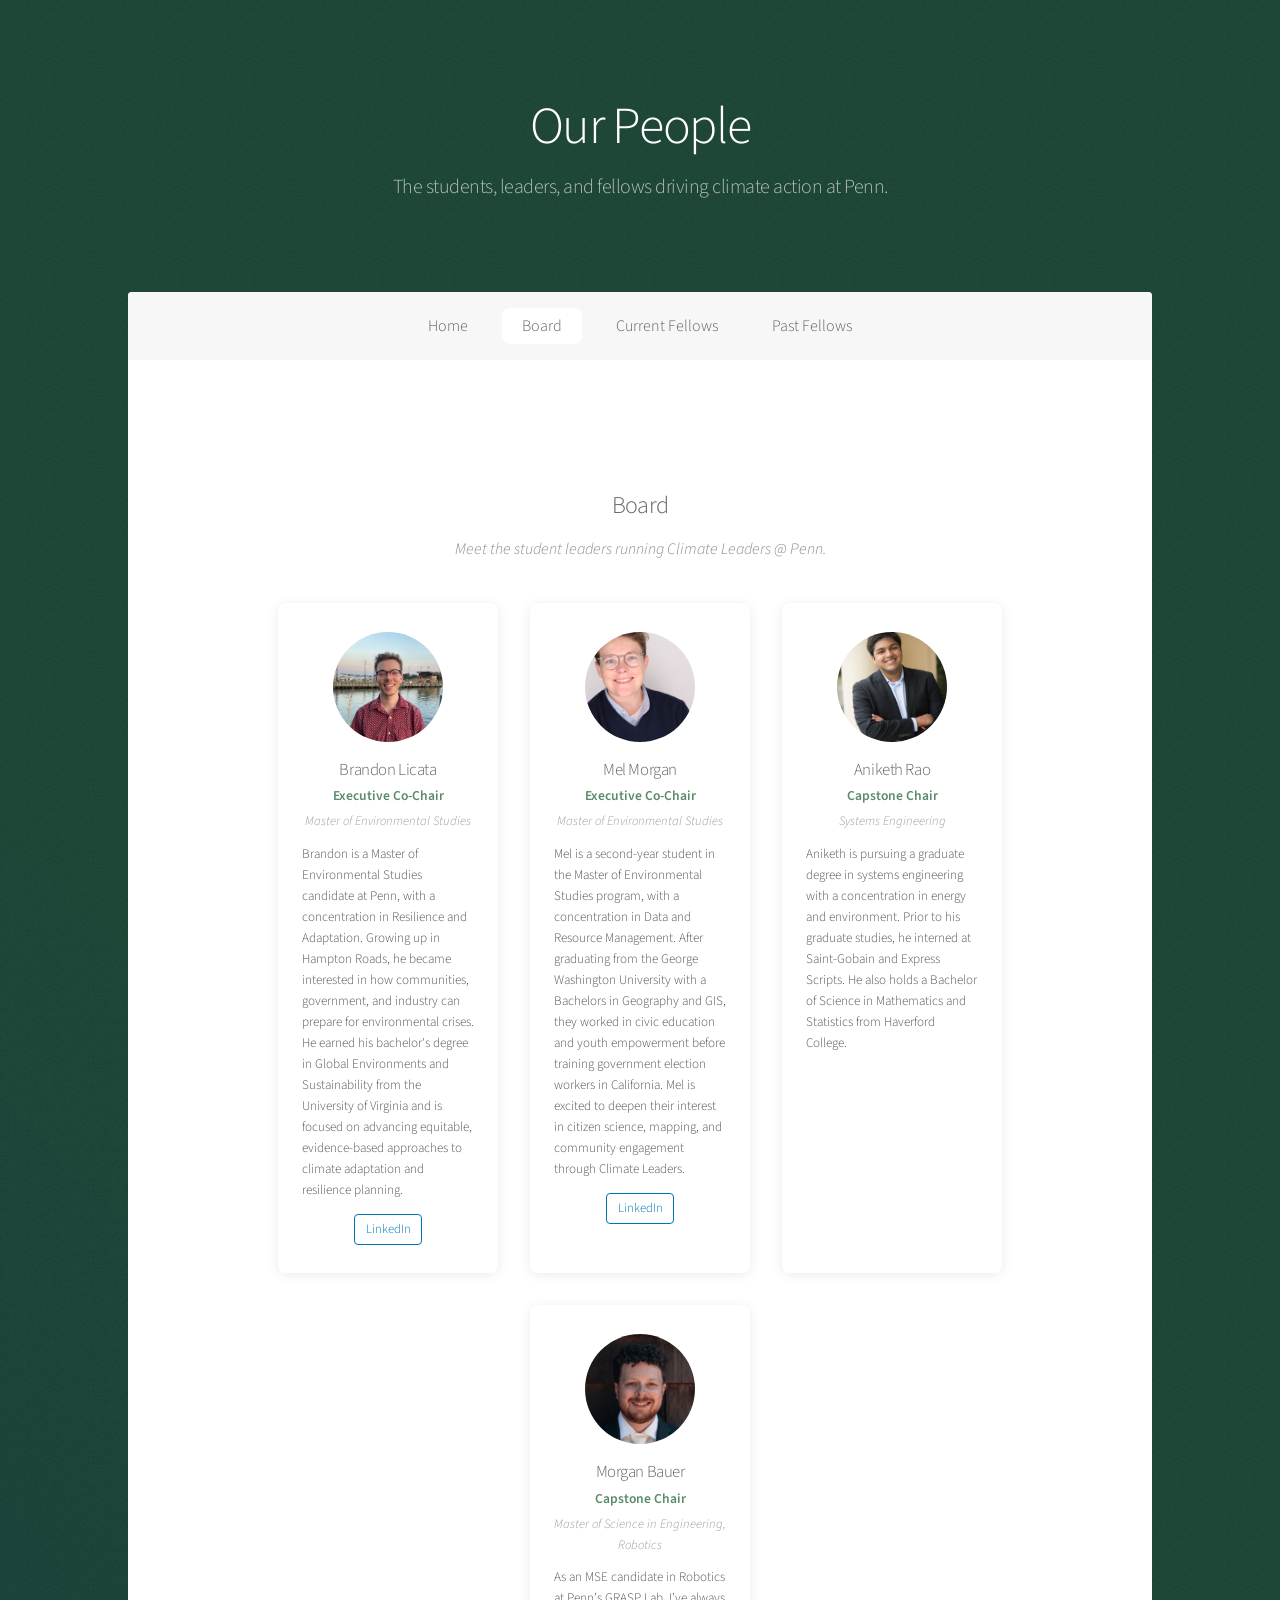
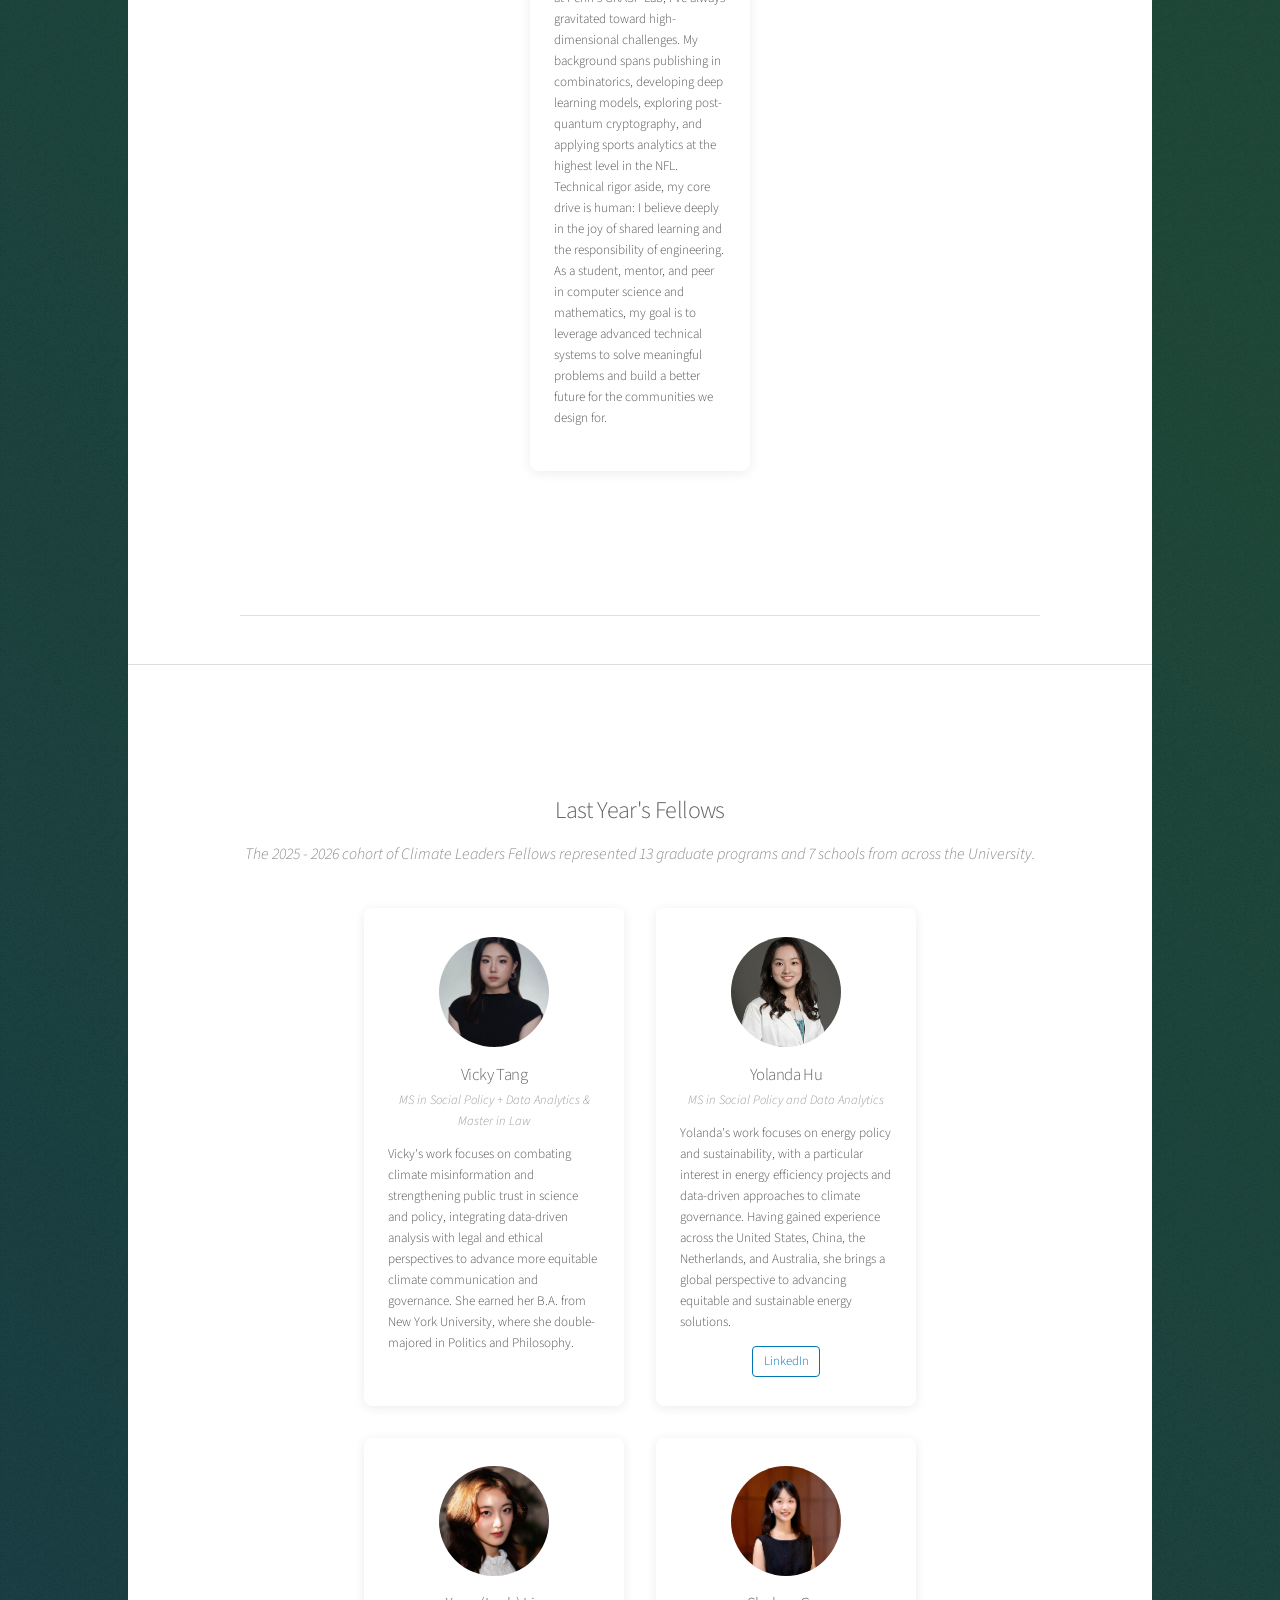
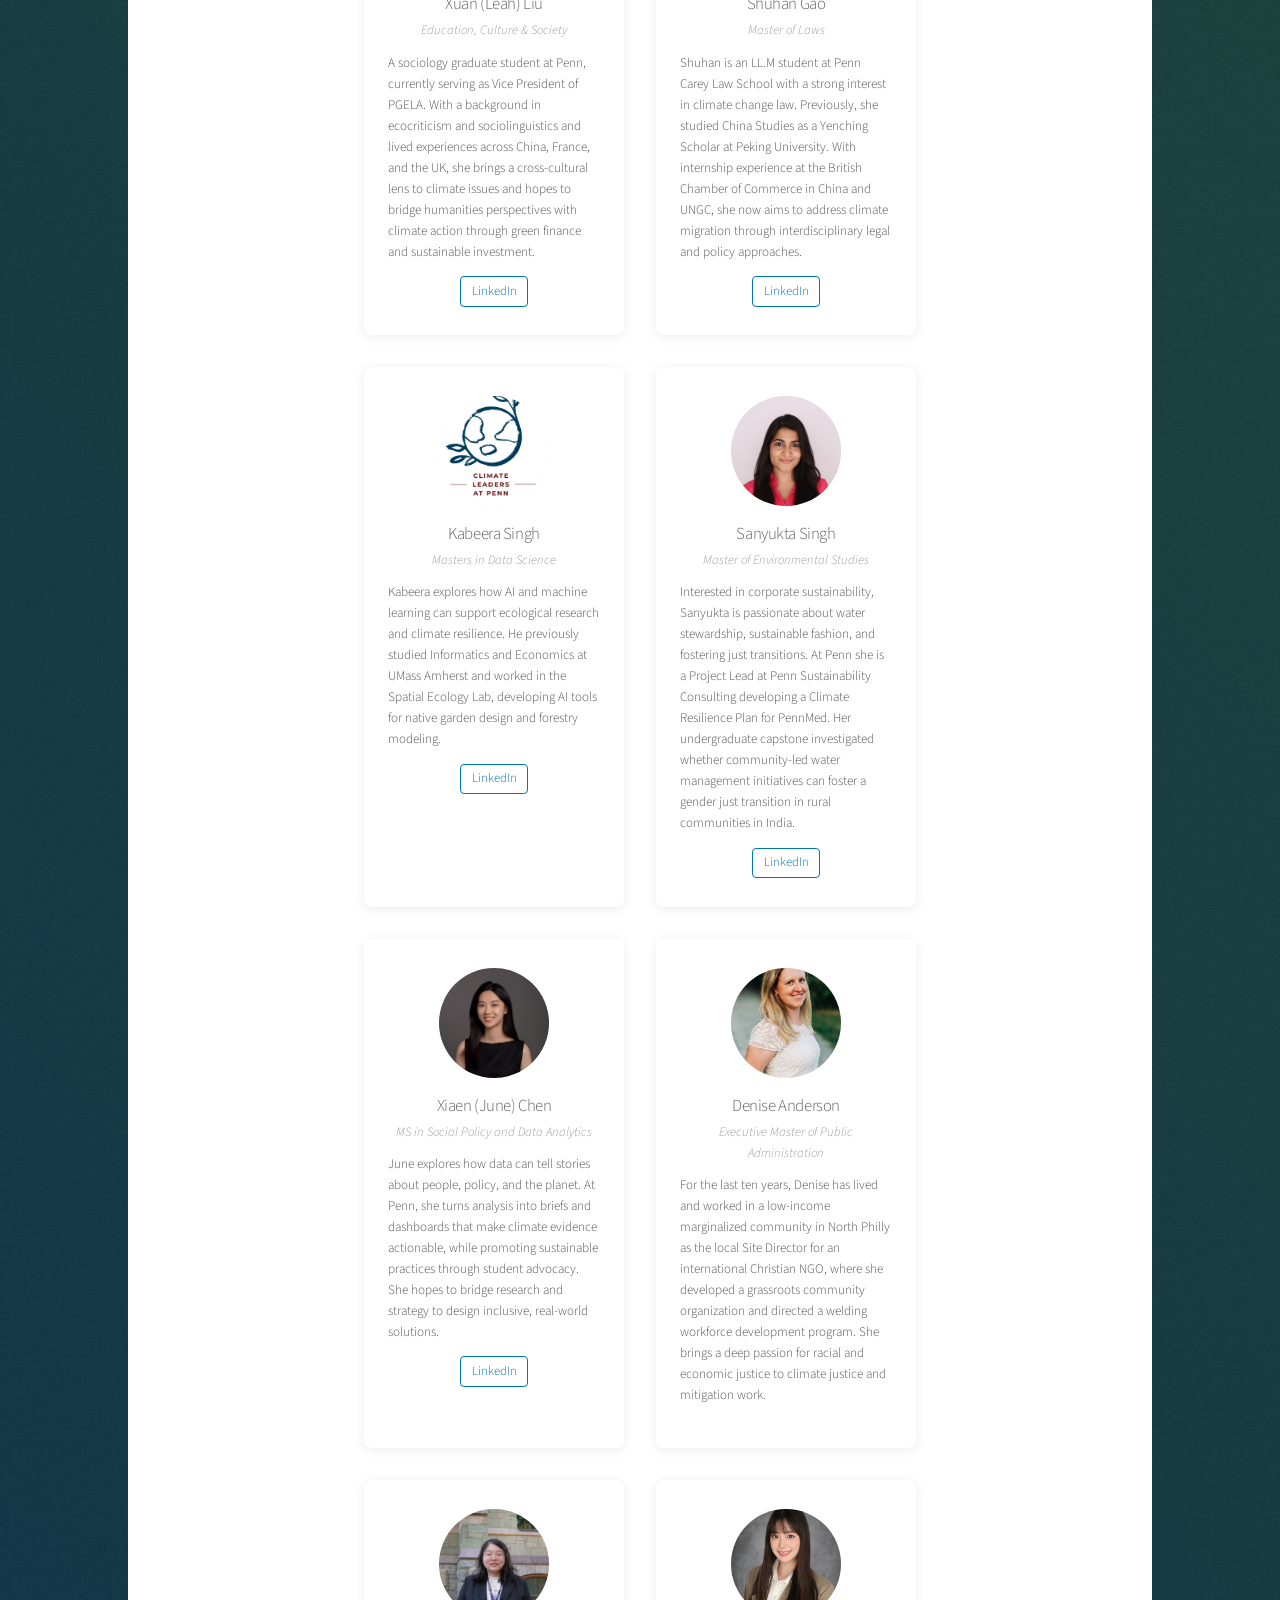
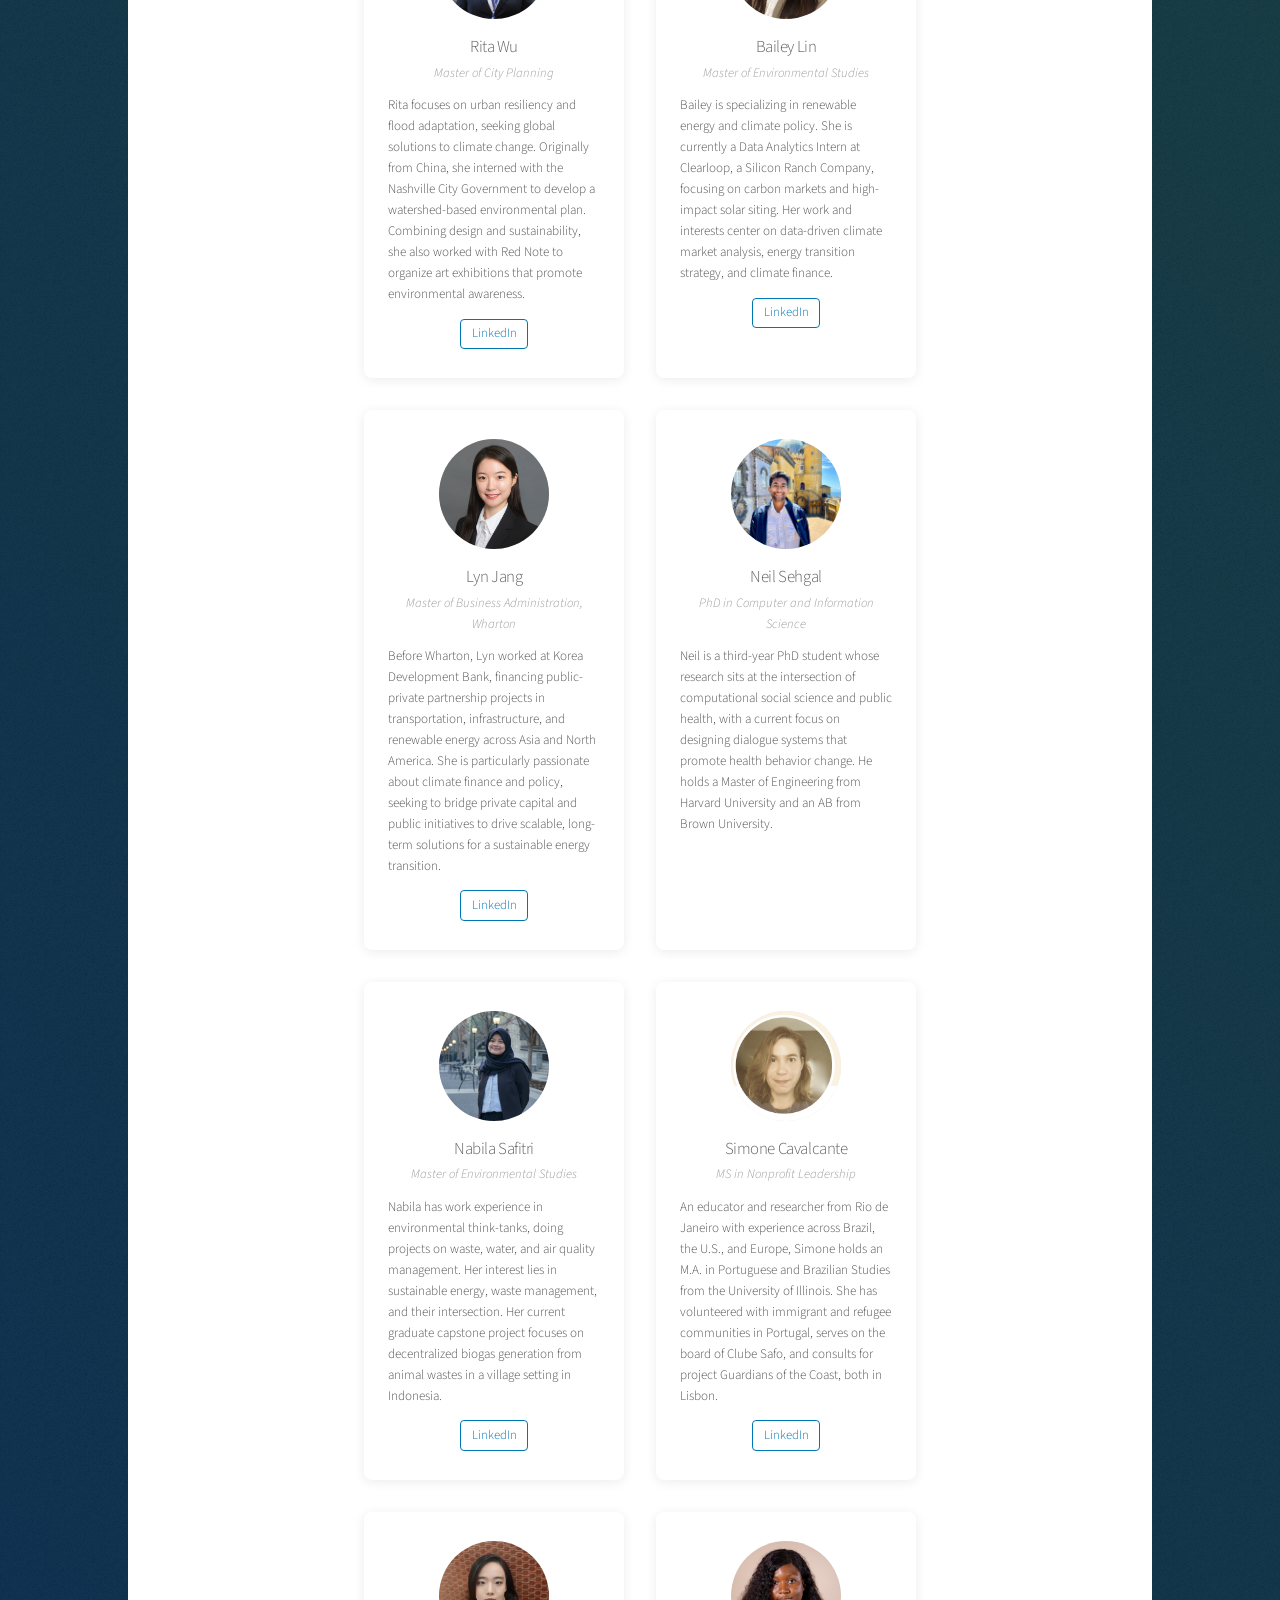
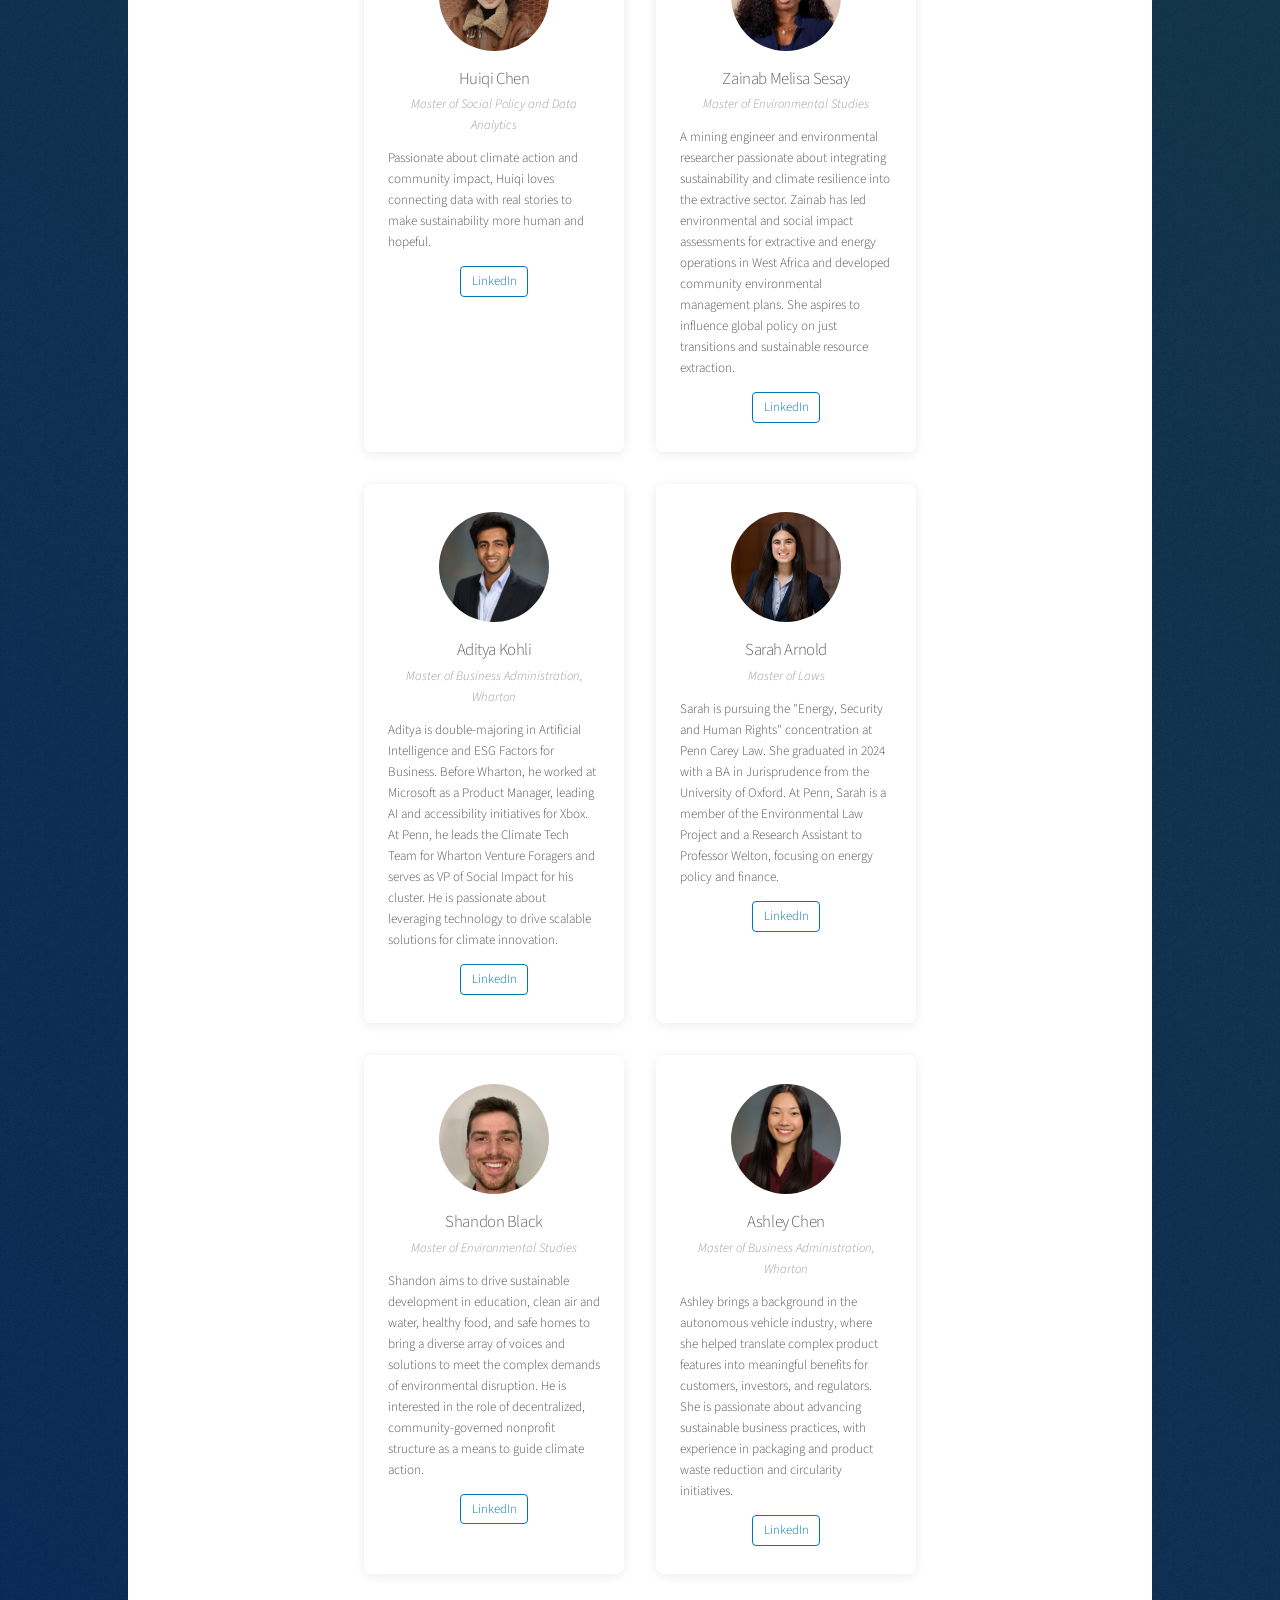
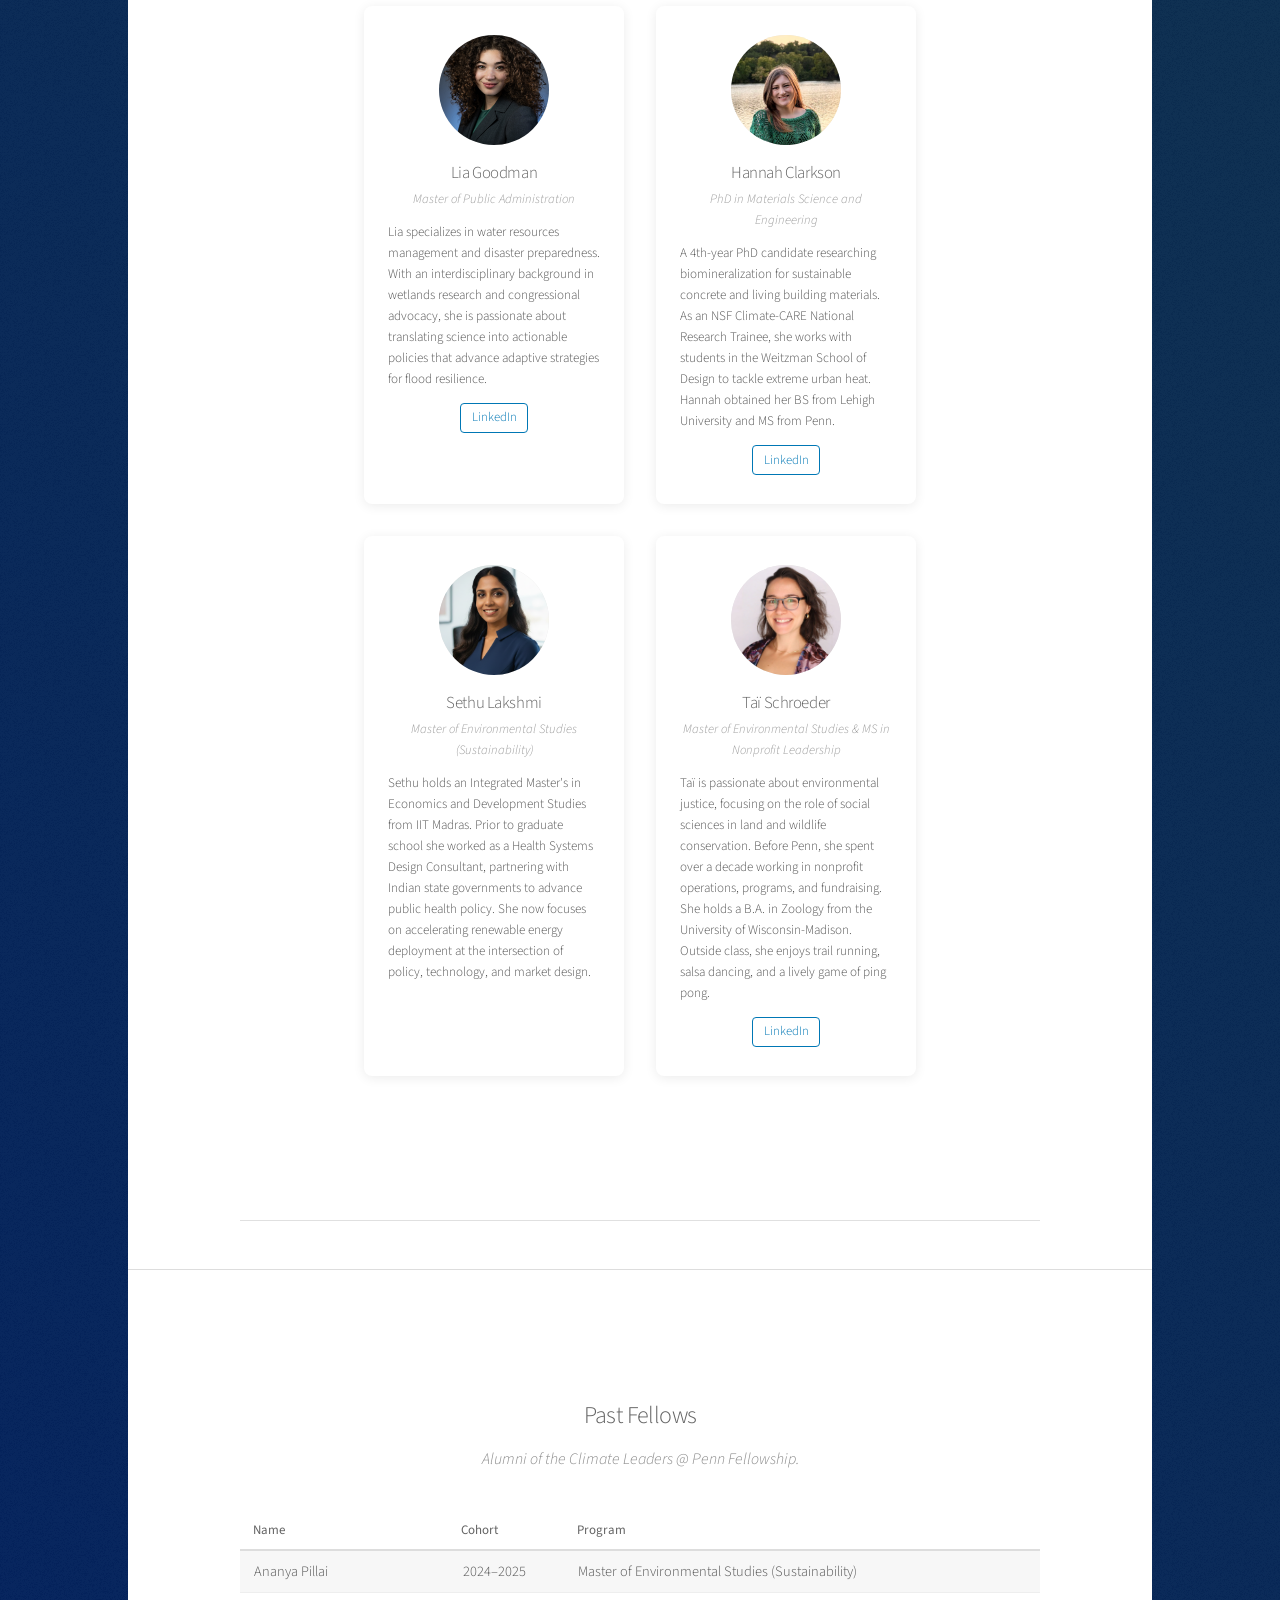
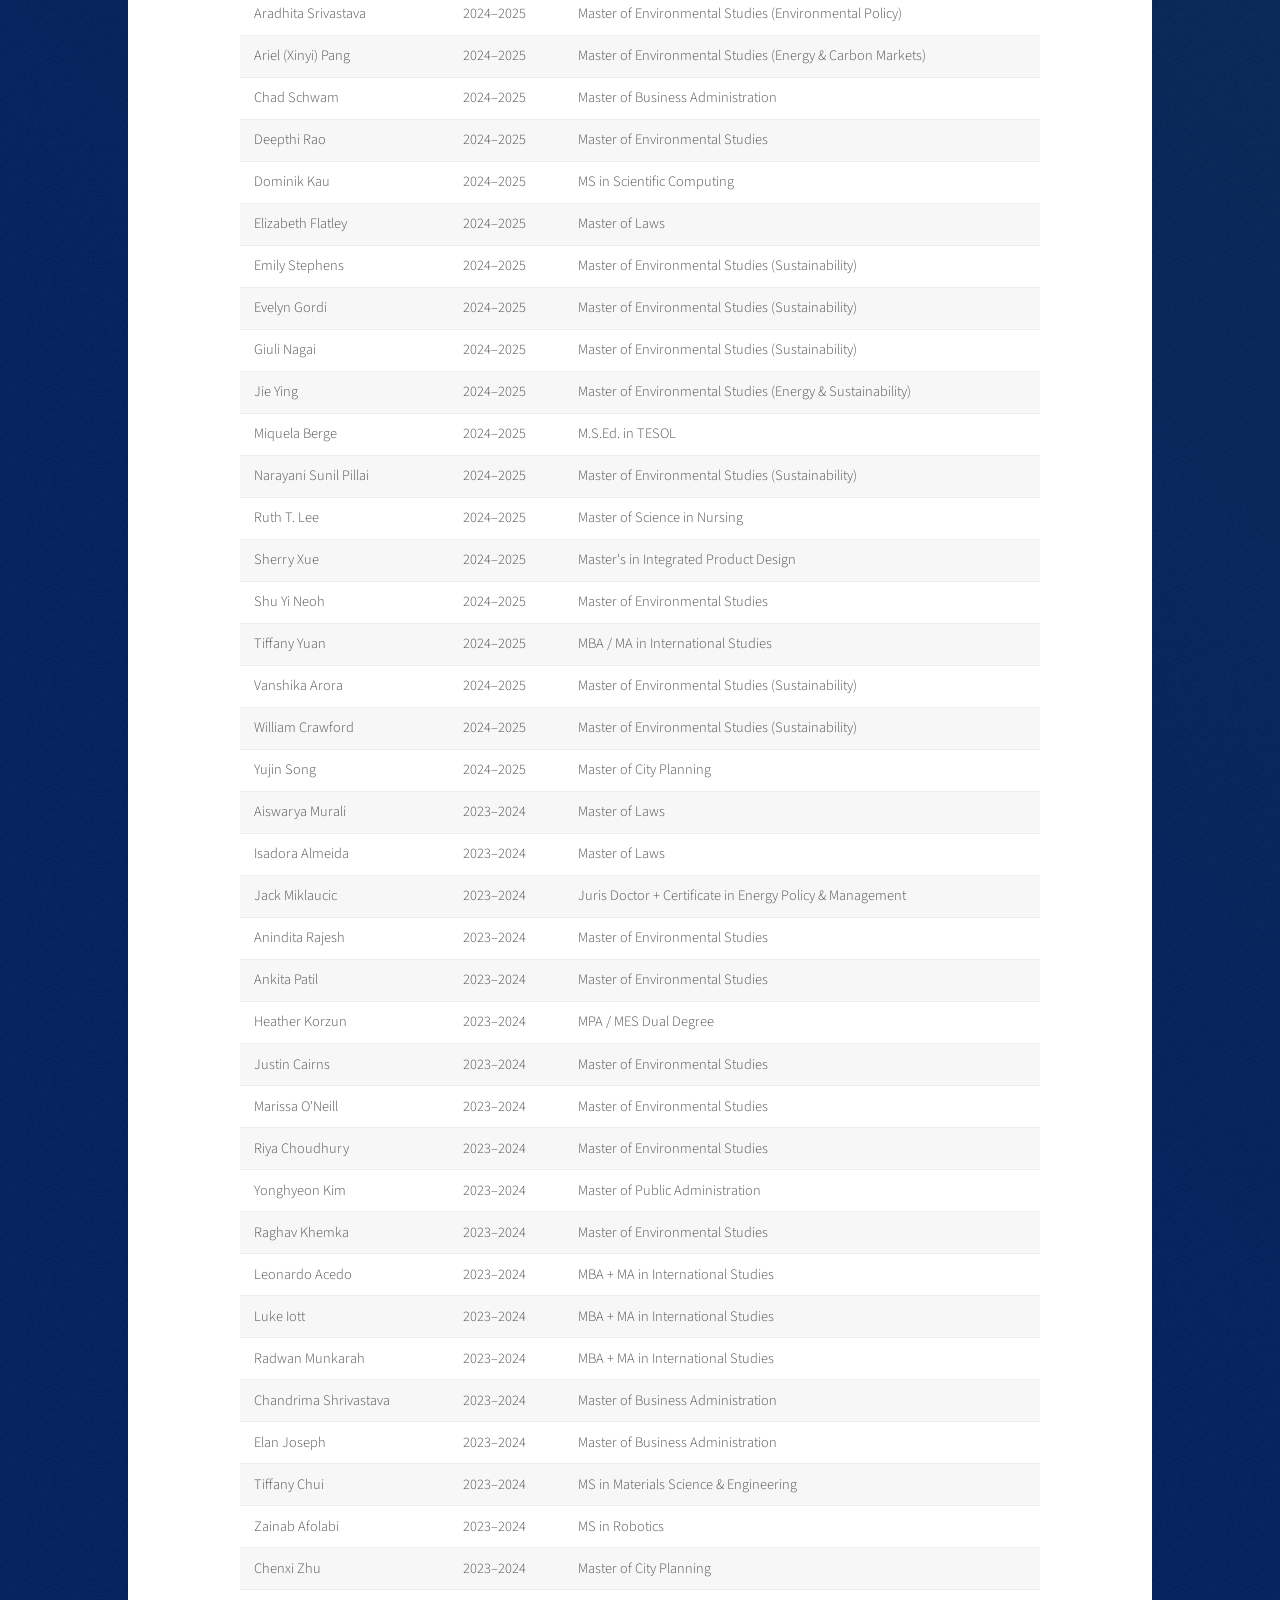
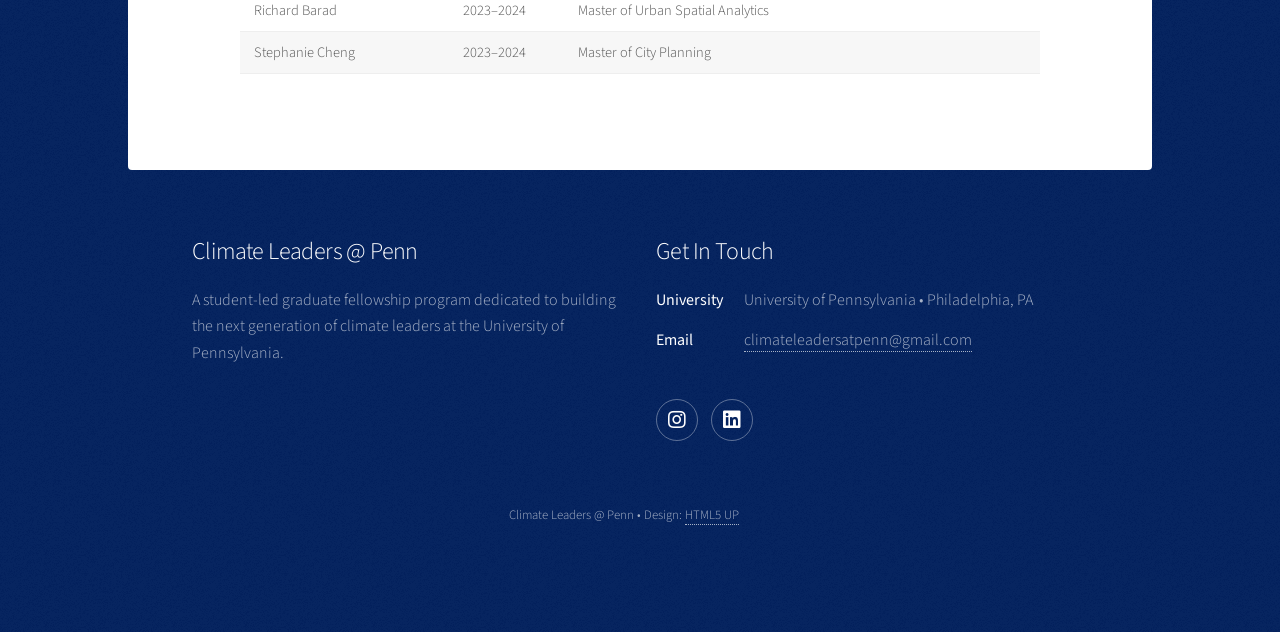
==== commit 31e5d897: "Formatted past fellows table" ====
--- a/people.html
+++ b/people.html
@@ -578,14 +578,7 @@
             </thead>
             <tbody>
 
-                <!-- =====================
-                     2024 – 2025 COHORT
-                     ===================== -->
-                <tr>
-                    <td colspan="3" style="background:#f0f4f1; font-weight:700; color:#3a6b4a; font-style:normal; letter-spacing:0.04em; padding: 0.7em 1em;">
-                        2024 – 2025
-                    </td>
-                </tr>
+                
                 <tr>
                     <td>Ananya Pillai</td>
                     <td>2024–2025</td>
@@ -687,14 +680,7 @@
                     <td>Master of City Planning</td>
                 </tr>
 
-                <!-- =====================
-                     2023 – 2024 COHORT
-                     ===================== -->
-                <tr>
-                    <td colspan="3" style="background:#f0f4f1; font-weight:700; color:#3a6b4a; font-style:normal; letter-spacing:0.04em; padding: 0.7em 1em;">
-                        2023 – 2024
-                    </td>
-                </tr>
+                
                 <tr>
                     <td>Aiswarya Murali</td>
                     <td>2023–2024</td>
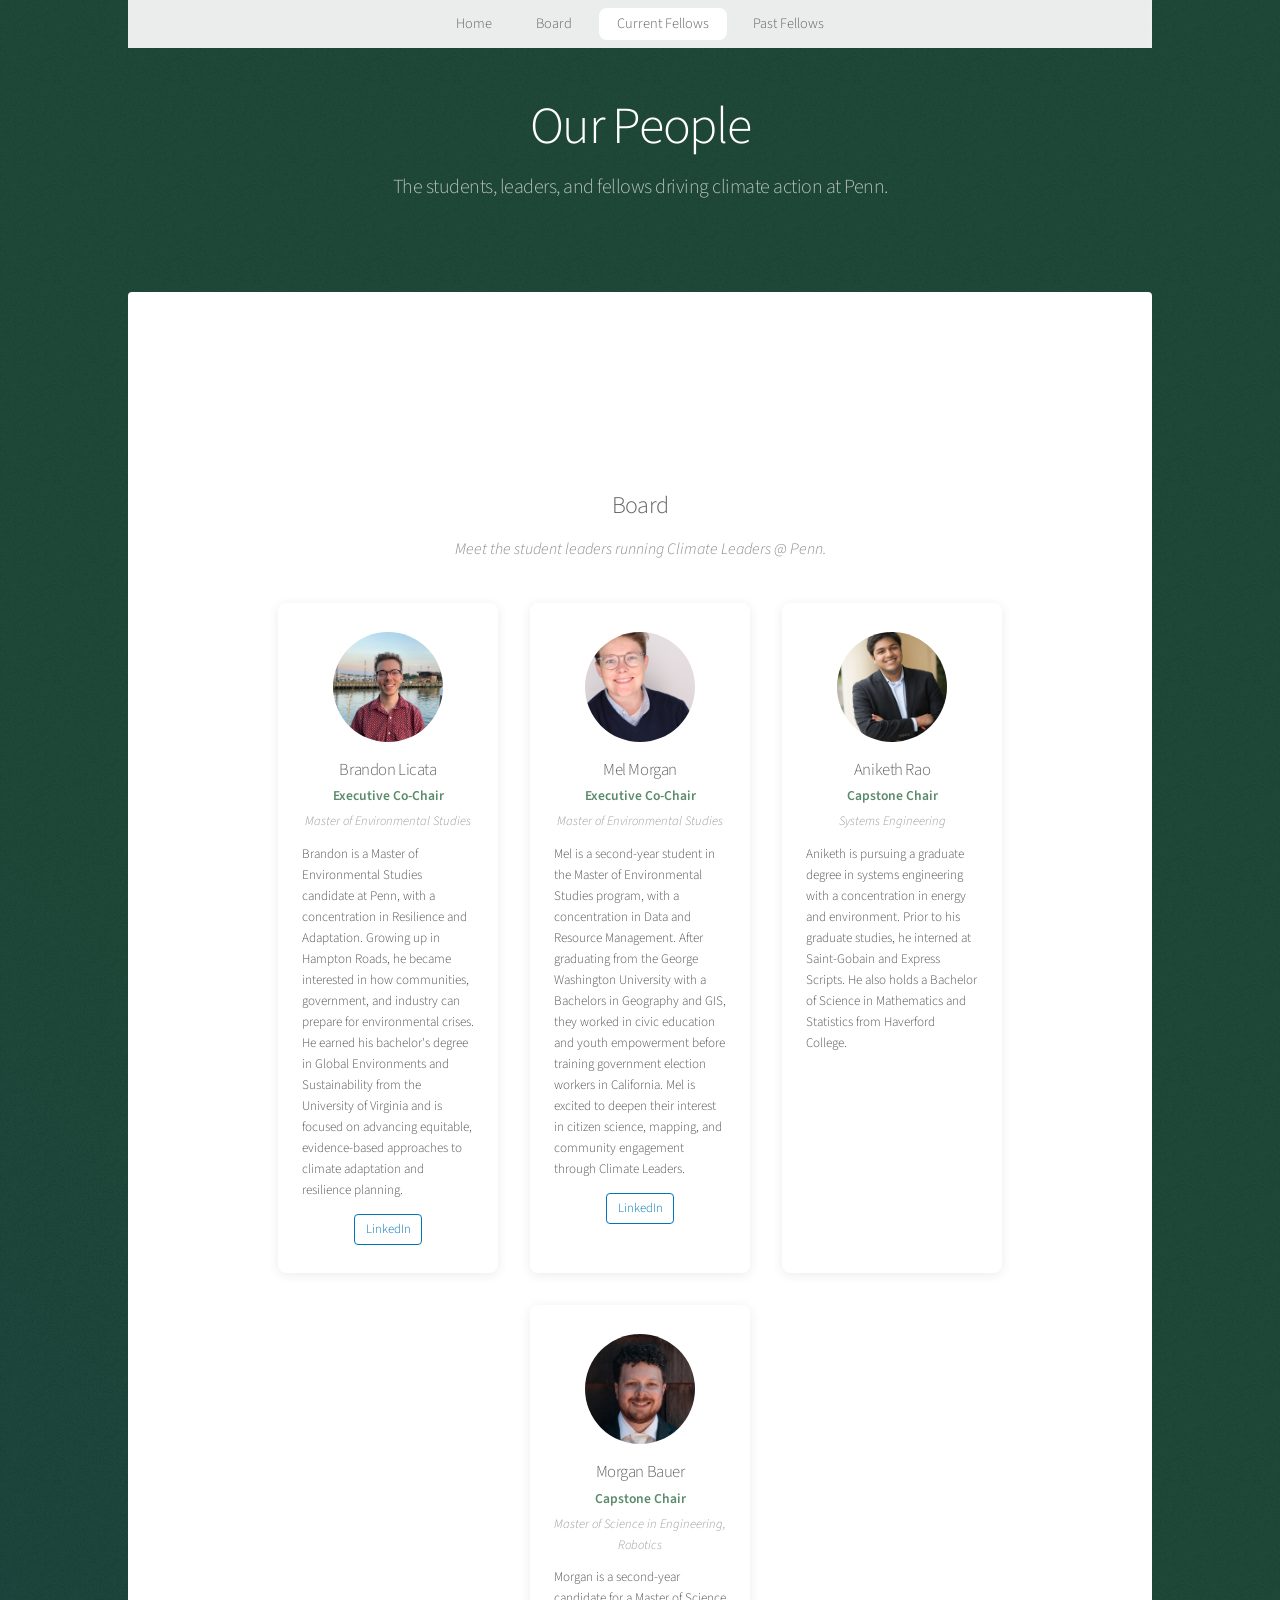
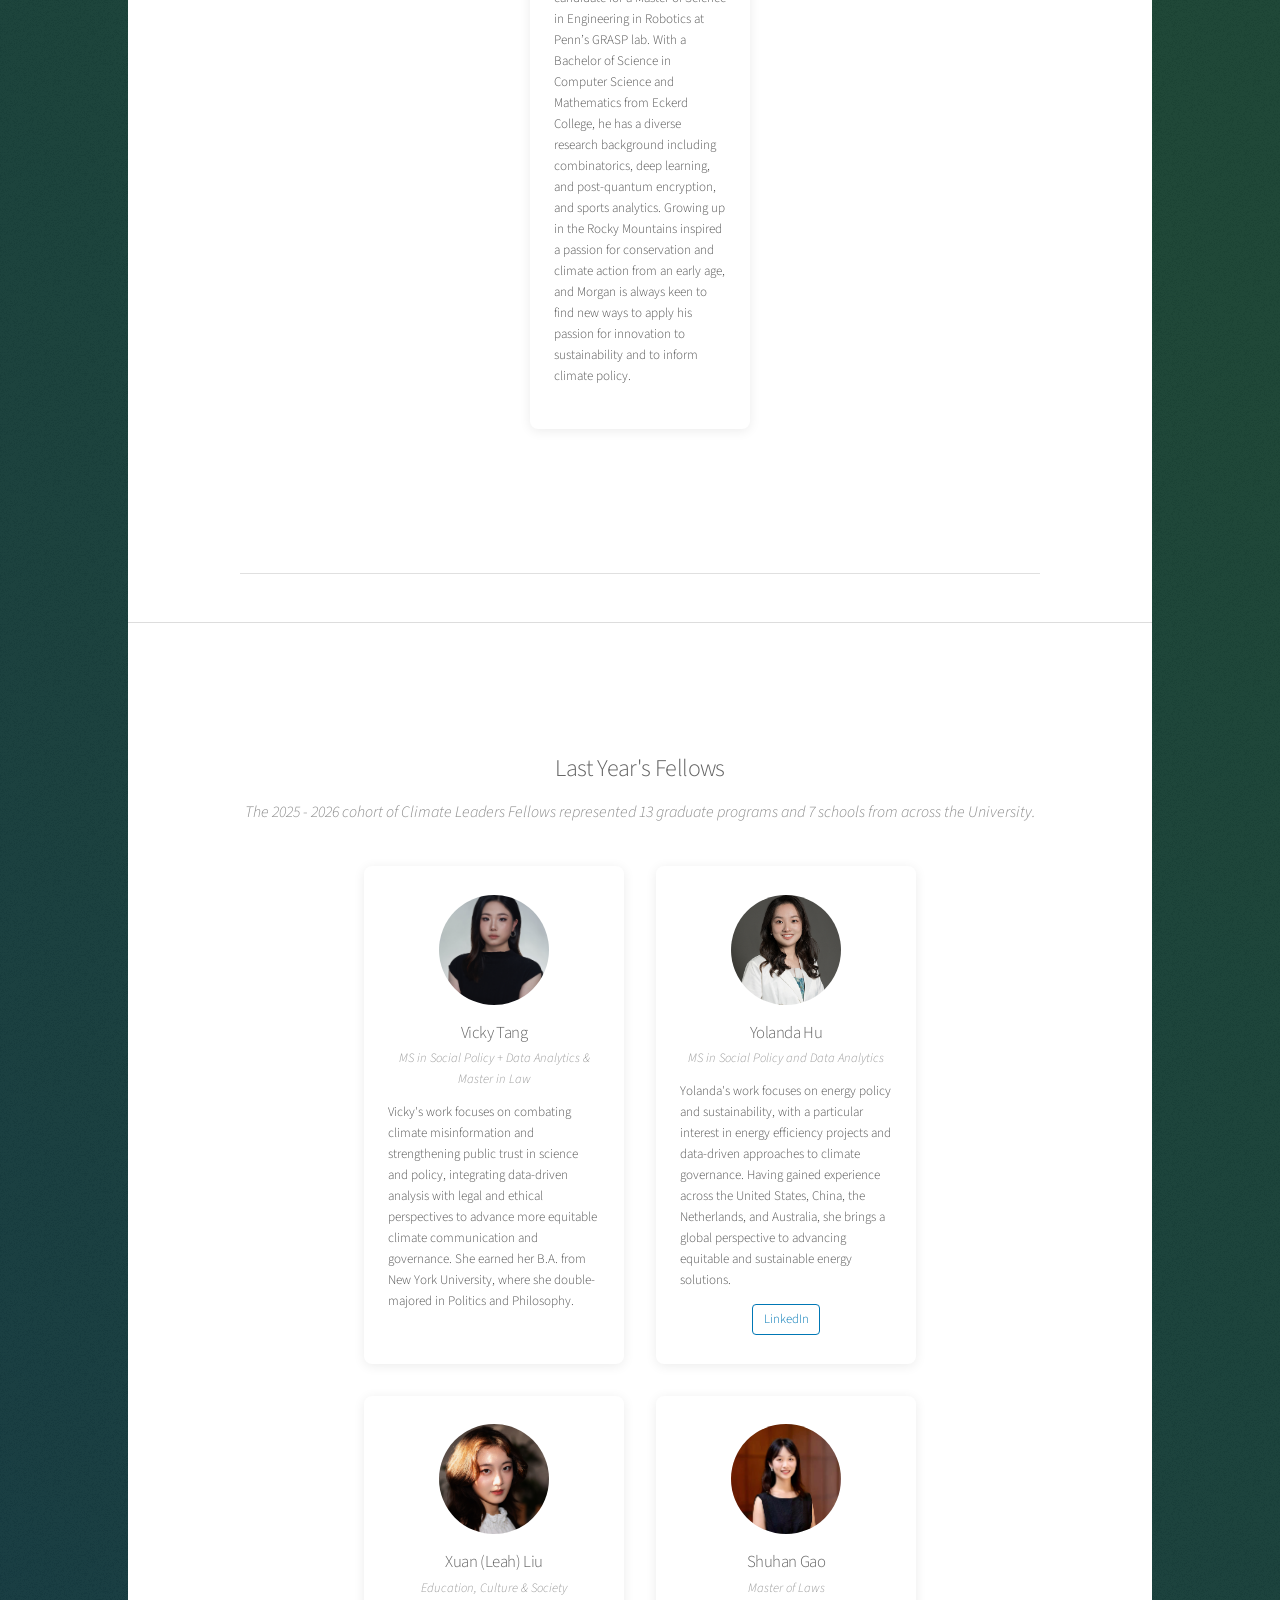
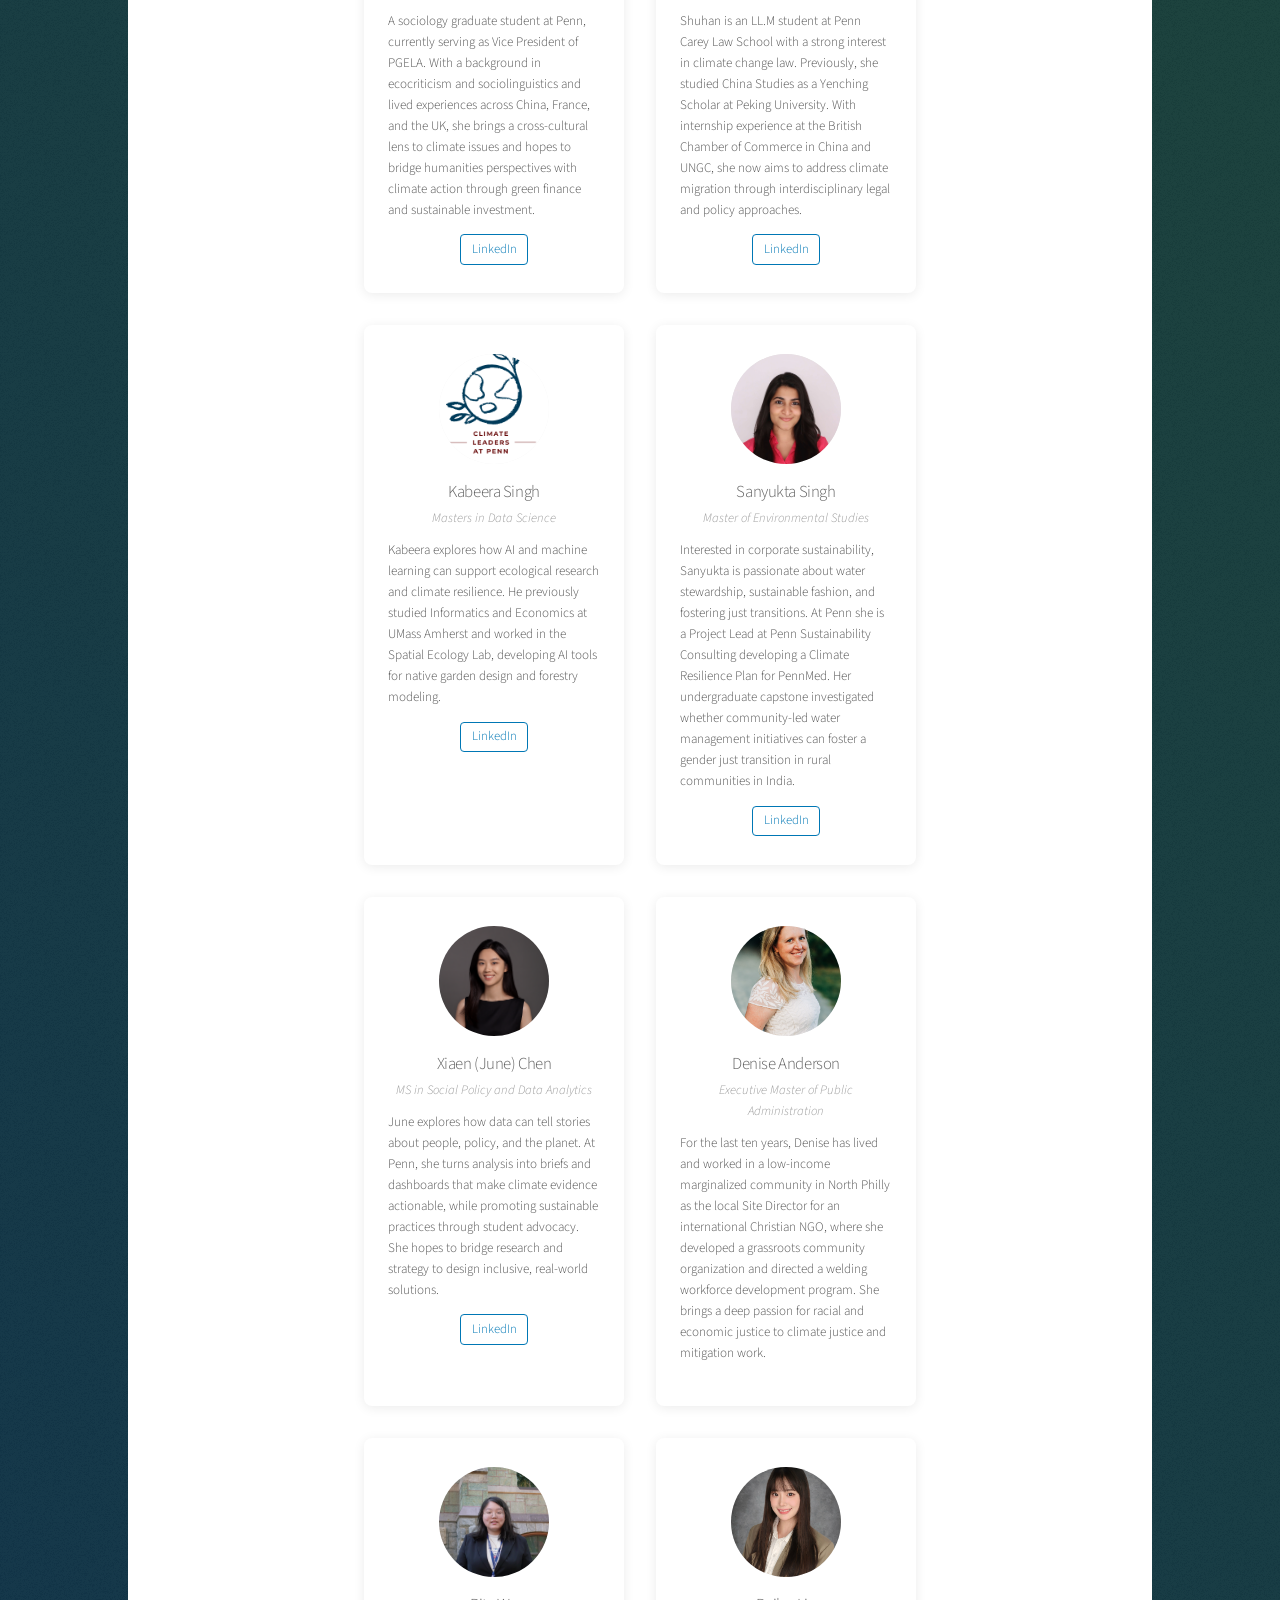
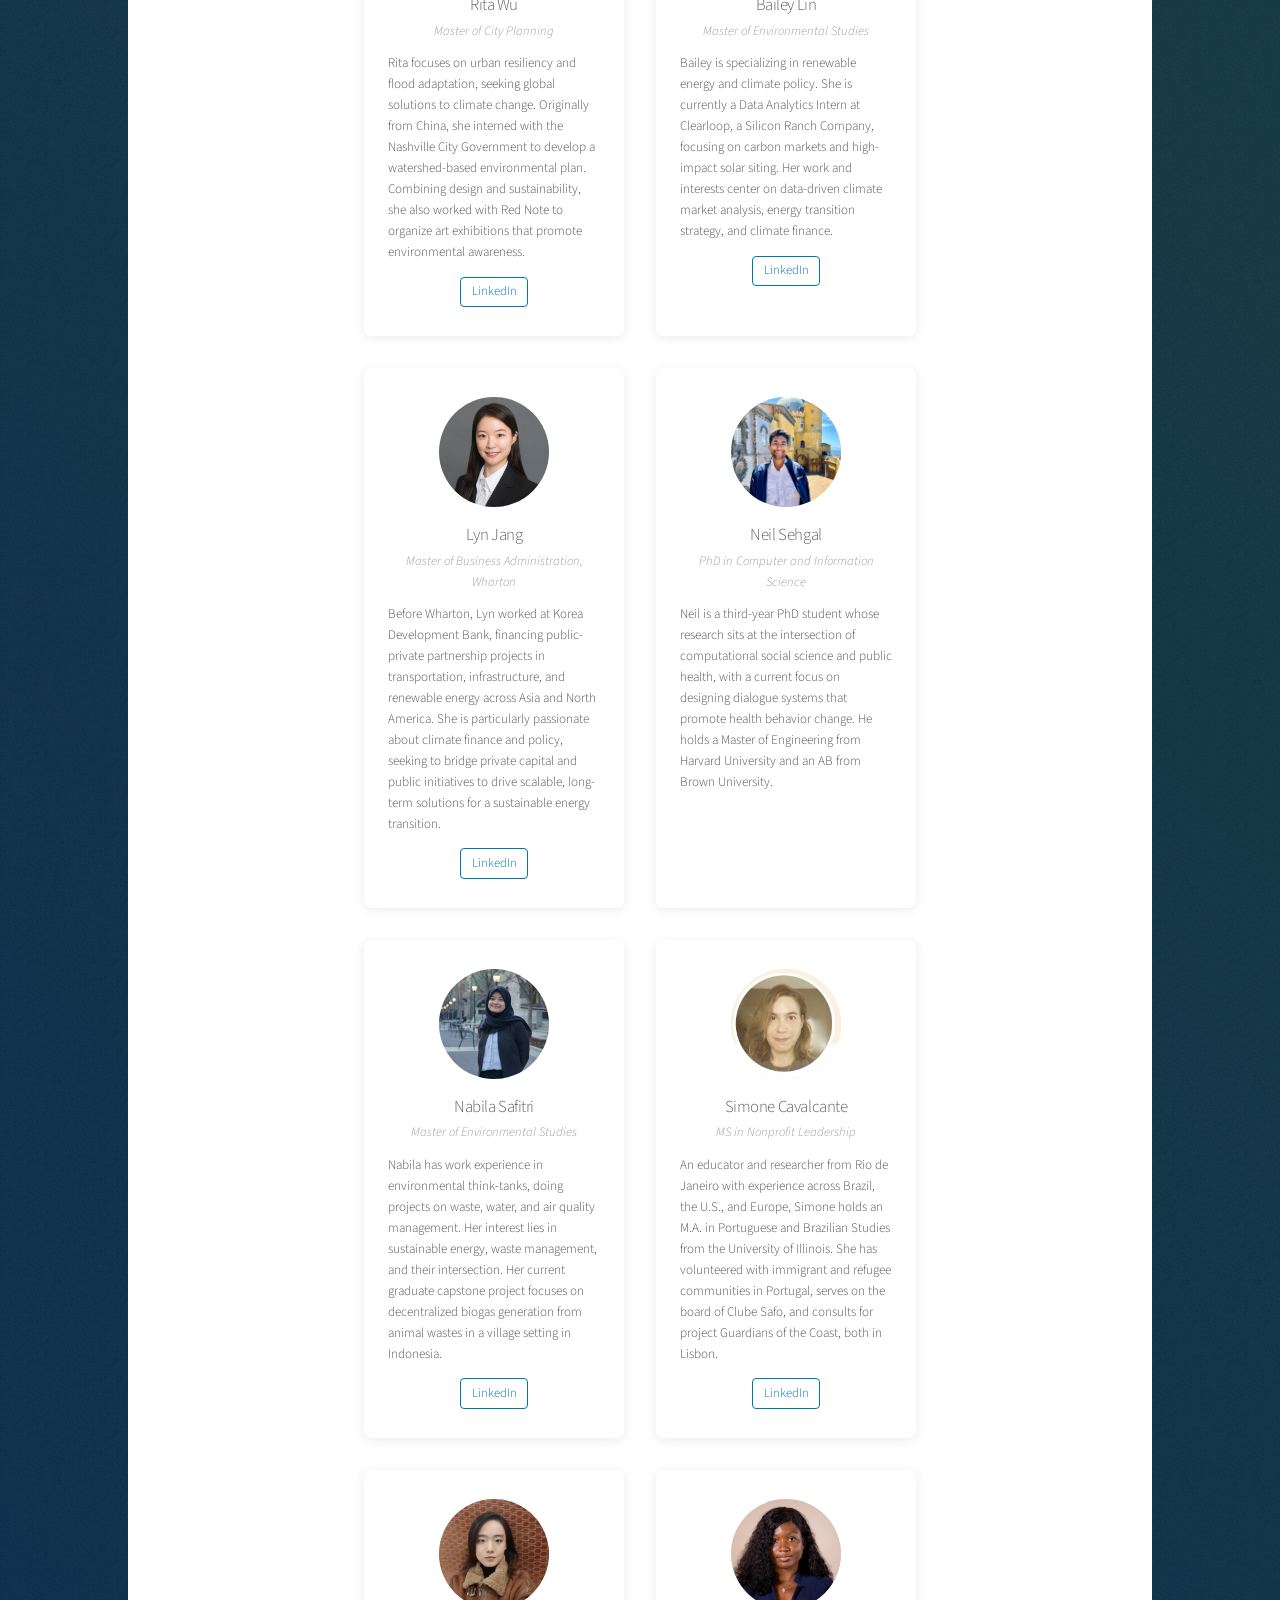
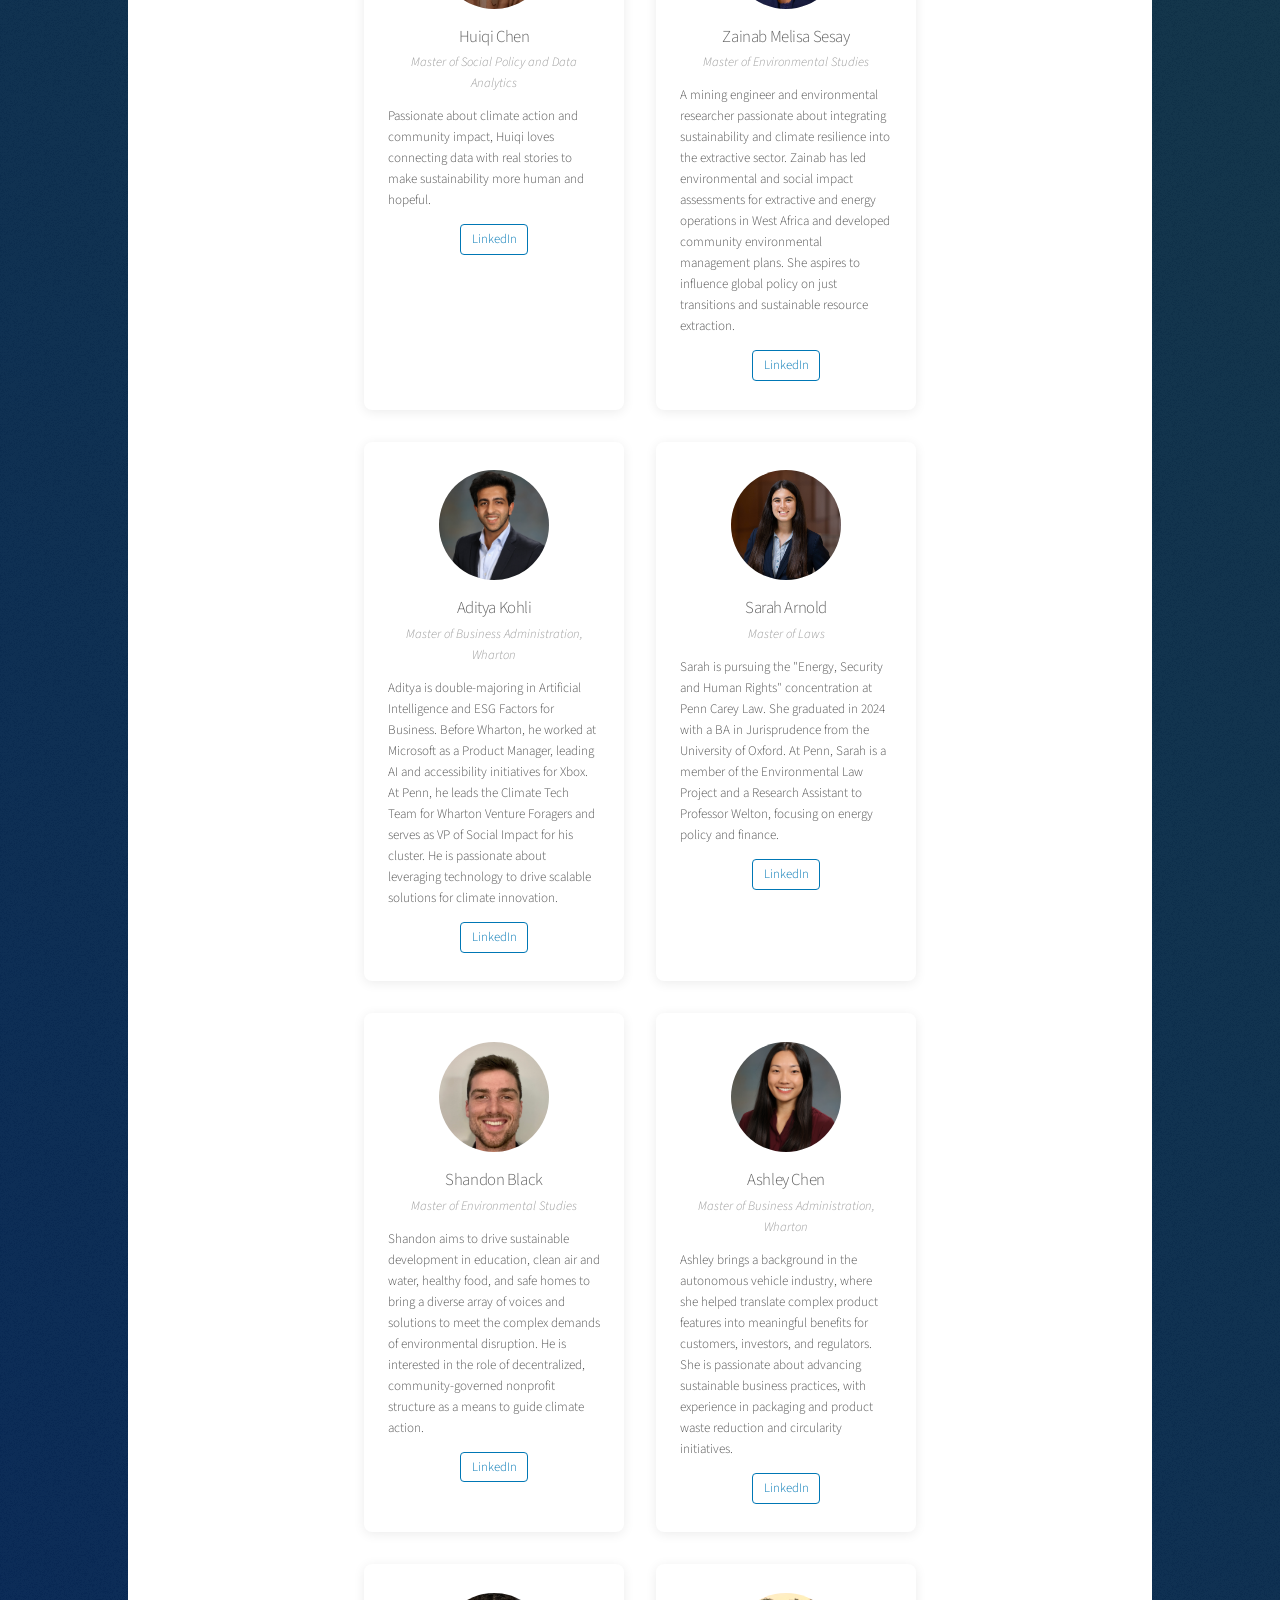
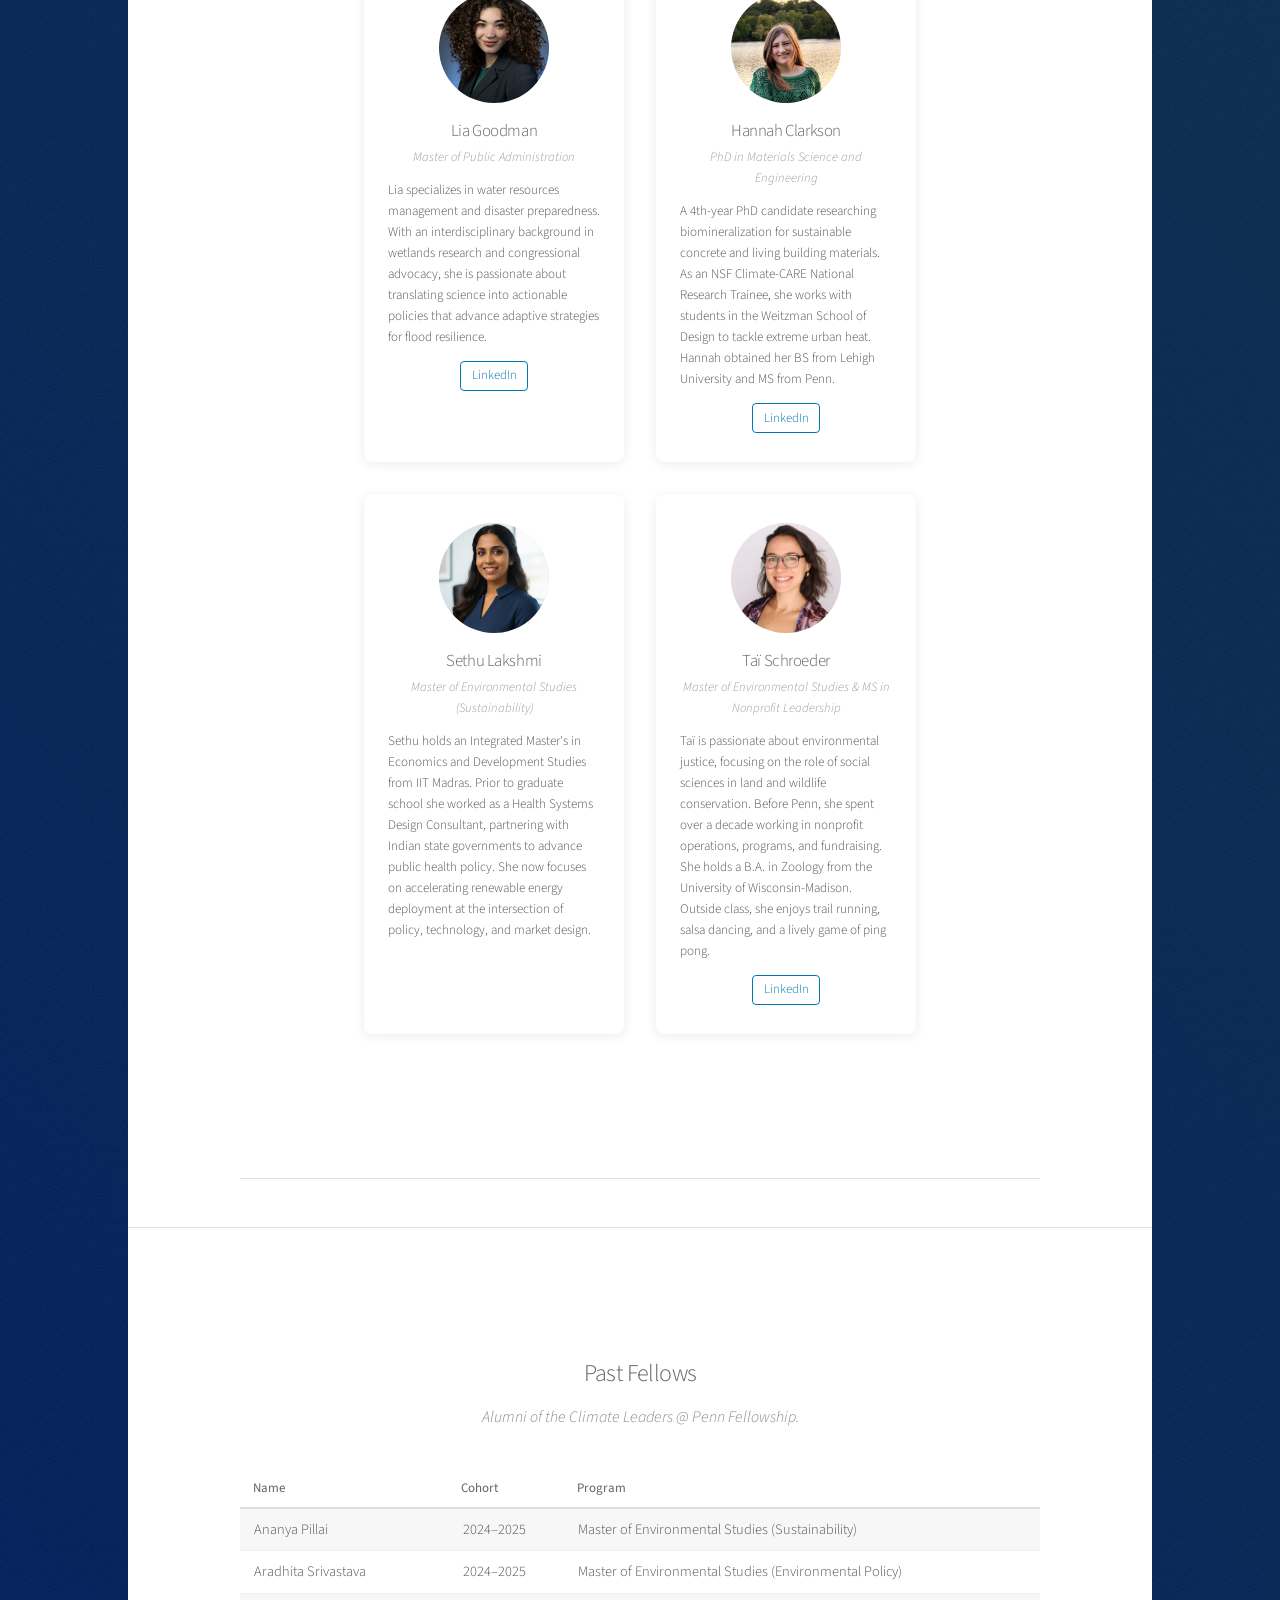
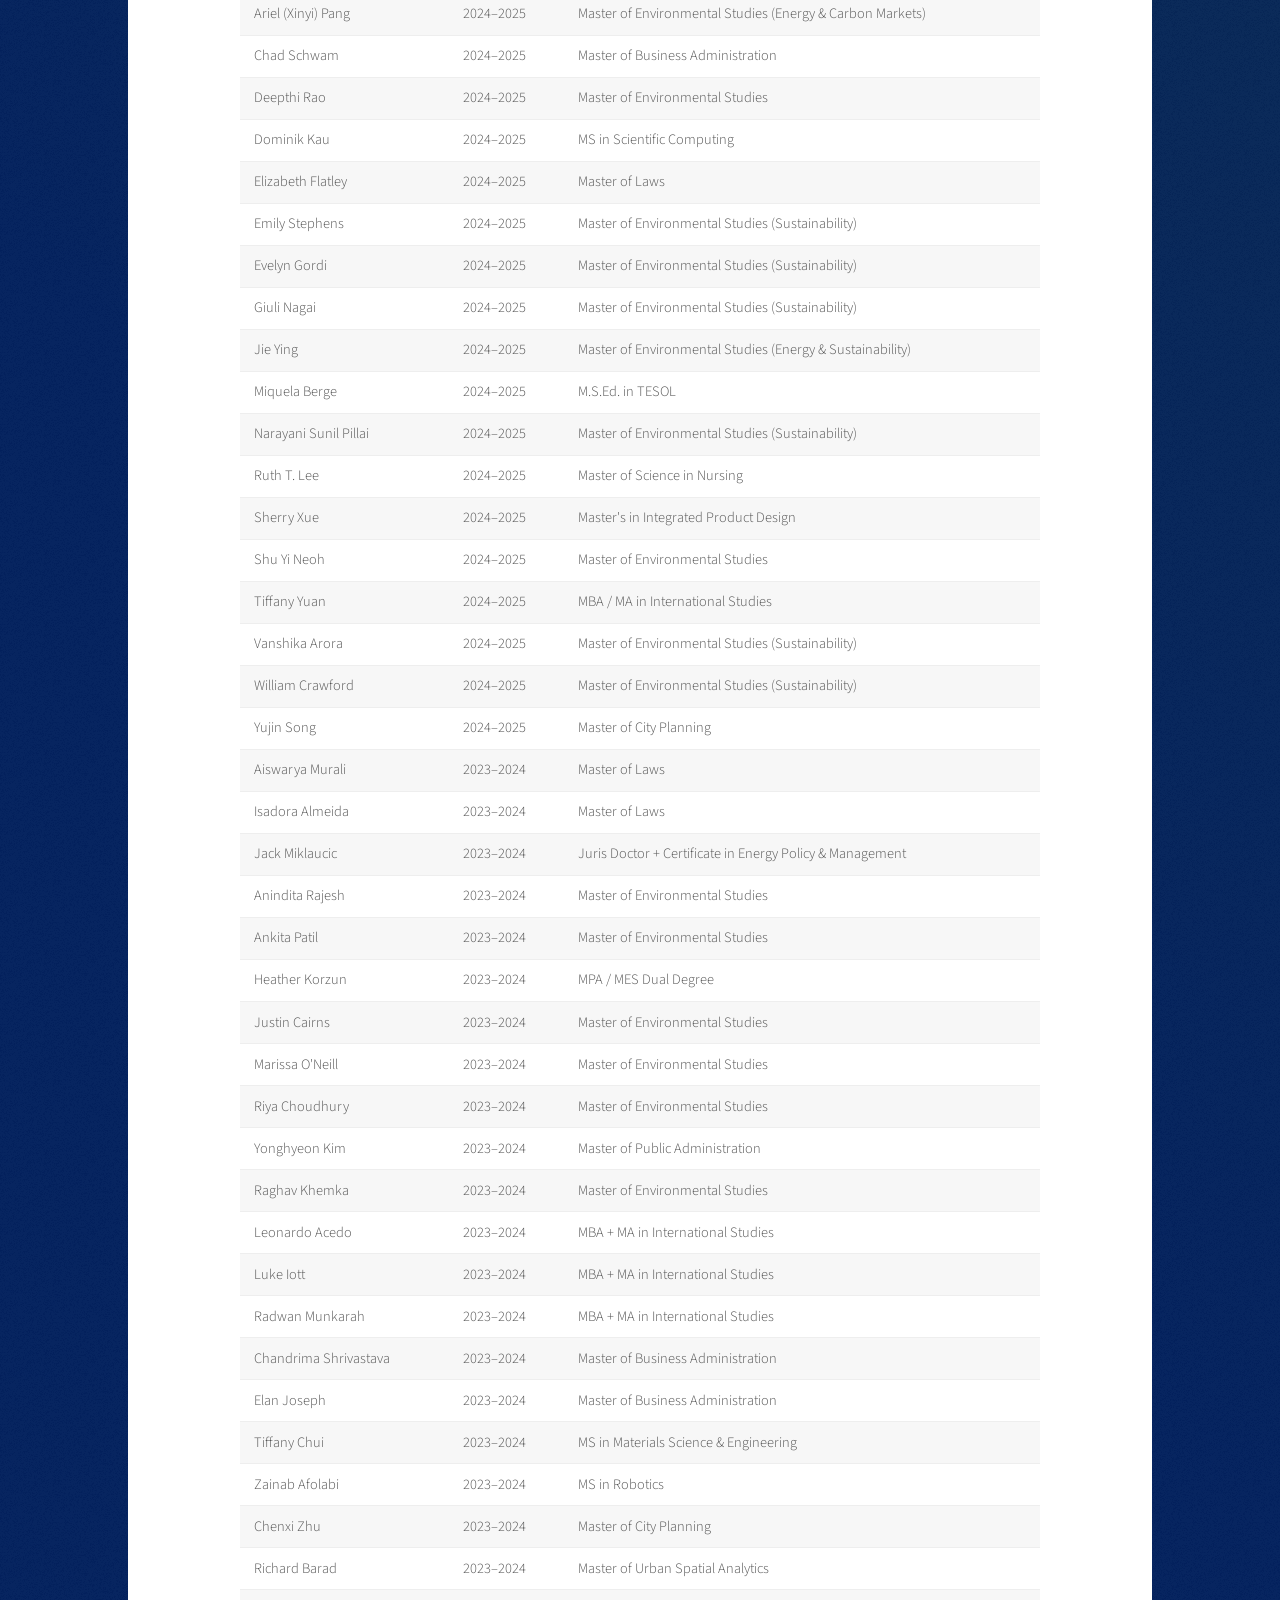
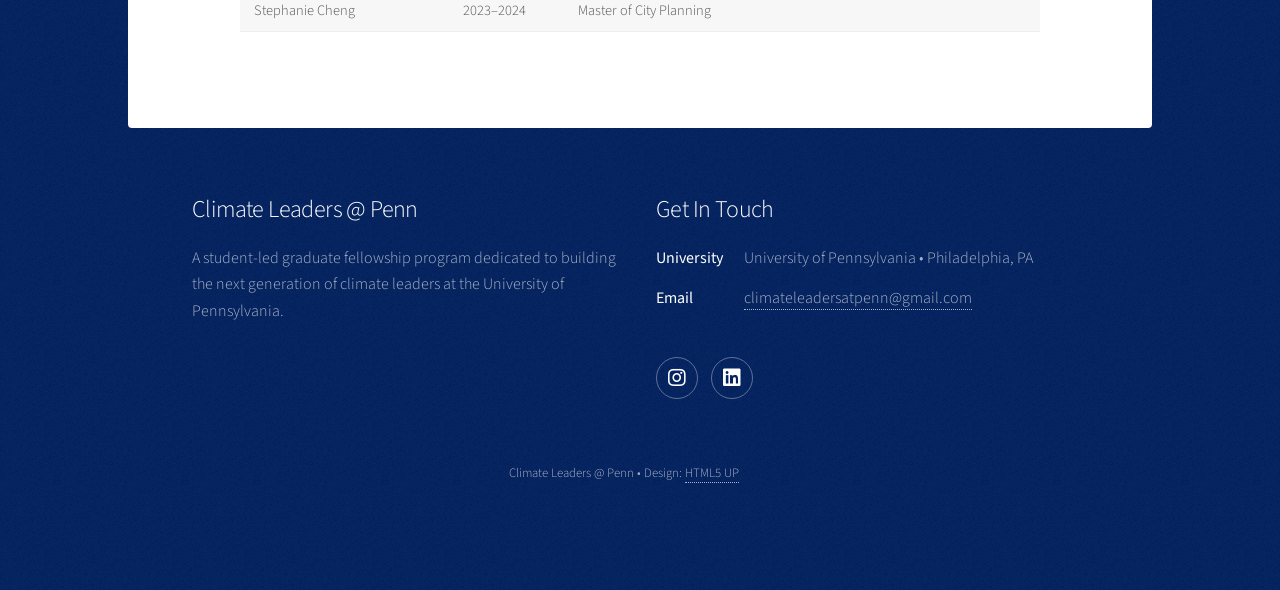
==== commit 781da7c4: "updated Morgan's bio" ====
--- a/people.html
+++ b/people.html
@@ -261,8 +261,7 @@
 								<!-- TODO: Add program -->
 								<div class="program">Master of Science in Engineering, Robotics</div>
 								<!-- TODO: Add bio -->
-								<p class="bio">As an MSE candidate in Robotics at Penn’s GRASP Lab, I’ve always gravitated toward high-dimensional challenges. My background spans publishing in combinatorics, developing deep learning models, exploring post-quantum cryptography, and applying sports analytics at the highest level in the NFL.
-                                Technical rigor aside, my core drive is human: I believe deeply in the joy of shared learning and the responsibility of engineering. As a student, mentor, and peer in computer science and mathematics, my goal is to leverage advanced technical systems to solve meaningful problems and build a better future for the communities we design for.</p>
+								<p class="bio">Morgan is a second-year candidate for a Master of Science in Engineering in Robotics at Penn’s GRASP lab. With a Bachelor of Science in Computer Science and Mathematics from Eckerd College, he has a diverse research background including combinatorics, deep learning, and post-quantum encryption, and sports analytics. Growing up in the Rocky Mountains inspired a passion for conservation and climate action from an early age, and Morgan is always keen to find new ways to apply his passion for innovation to sustainability and to inform climate policy.</p>
 								<!-- TODO: Add LinkedIn if available -->
 							</div>
 
